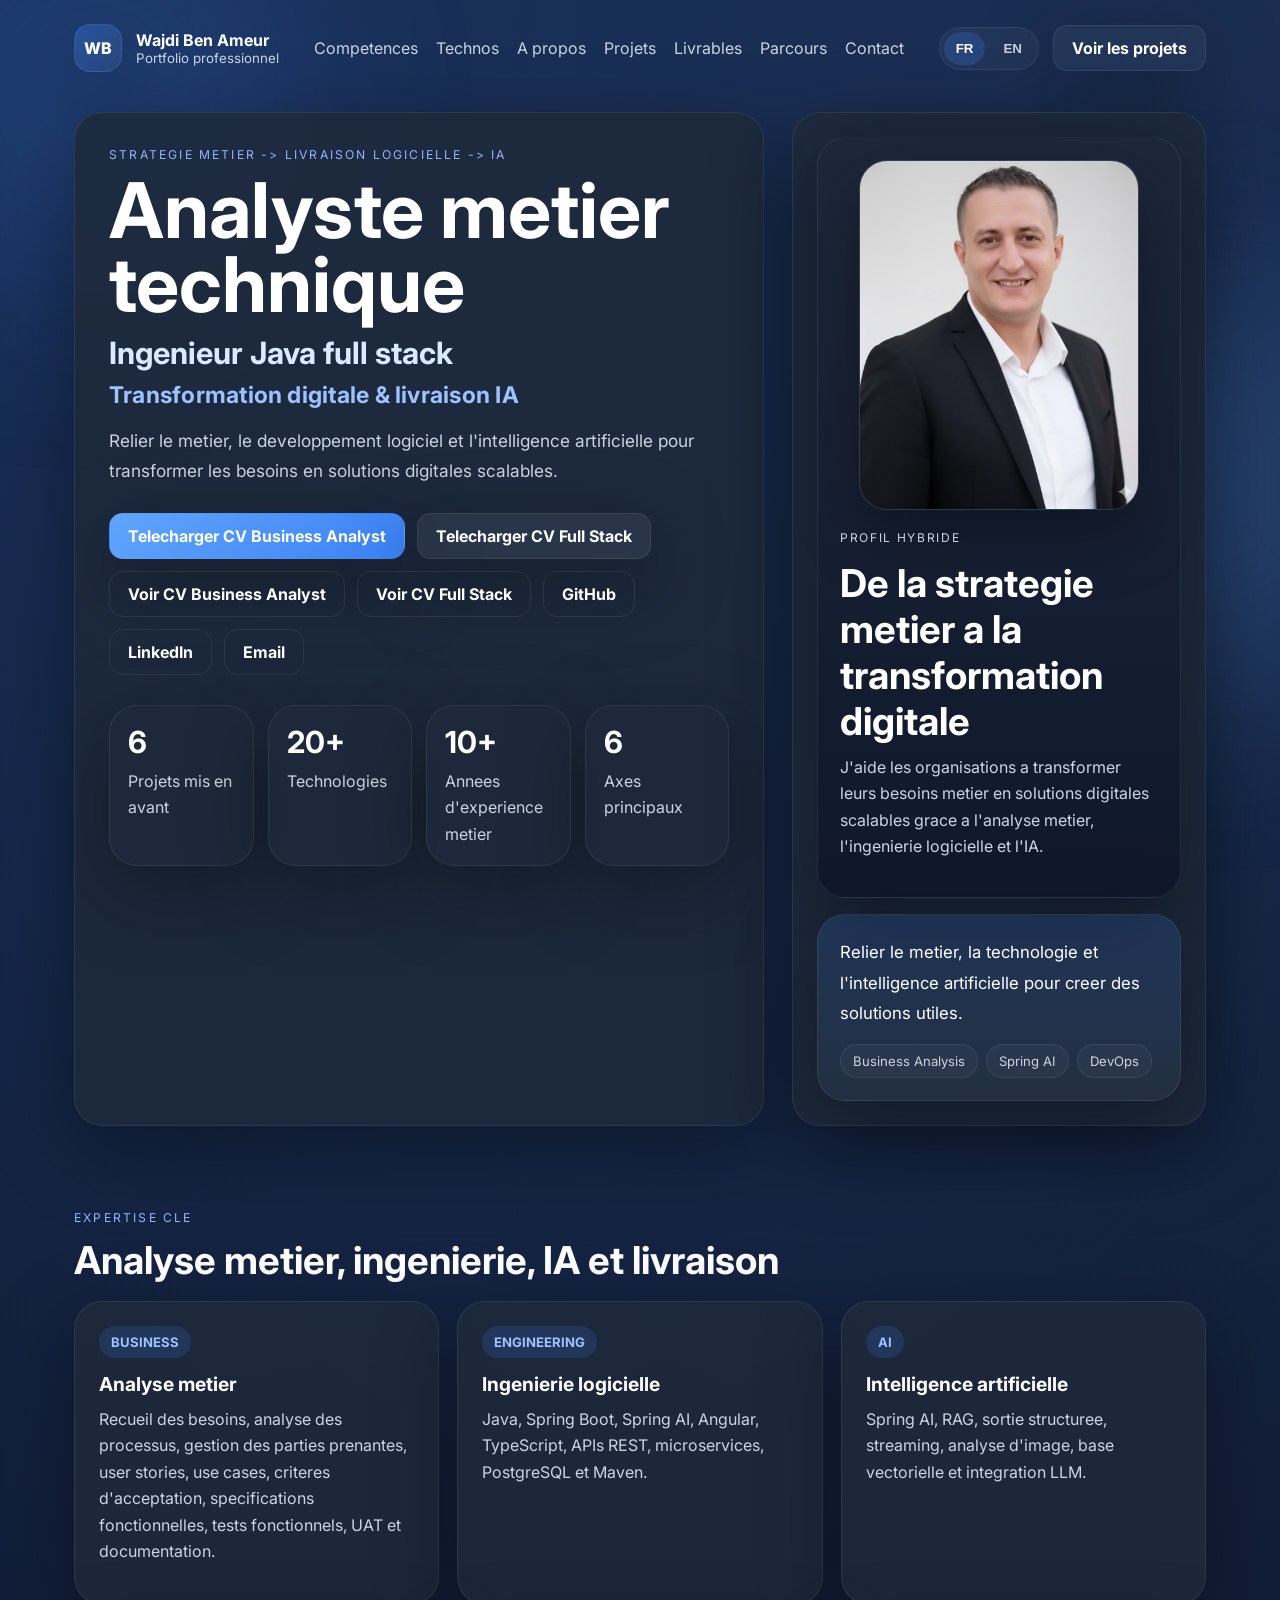
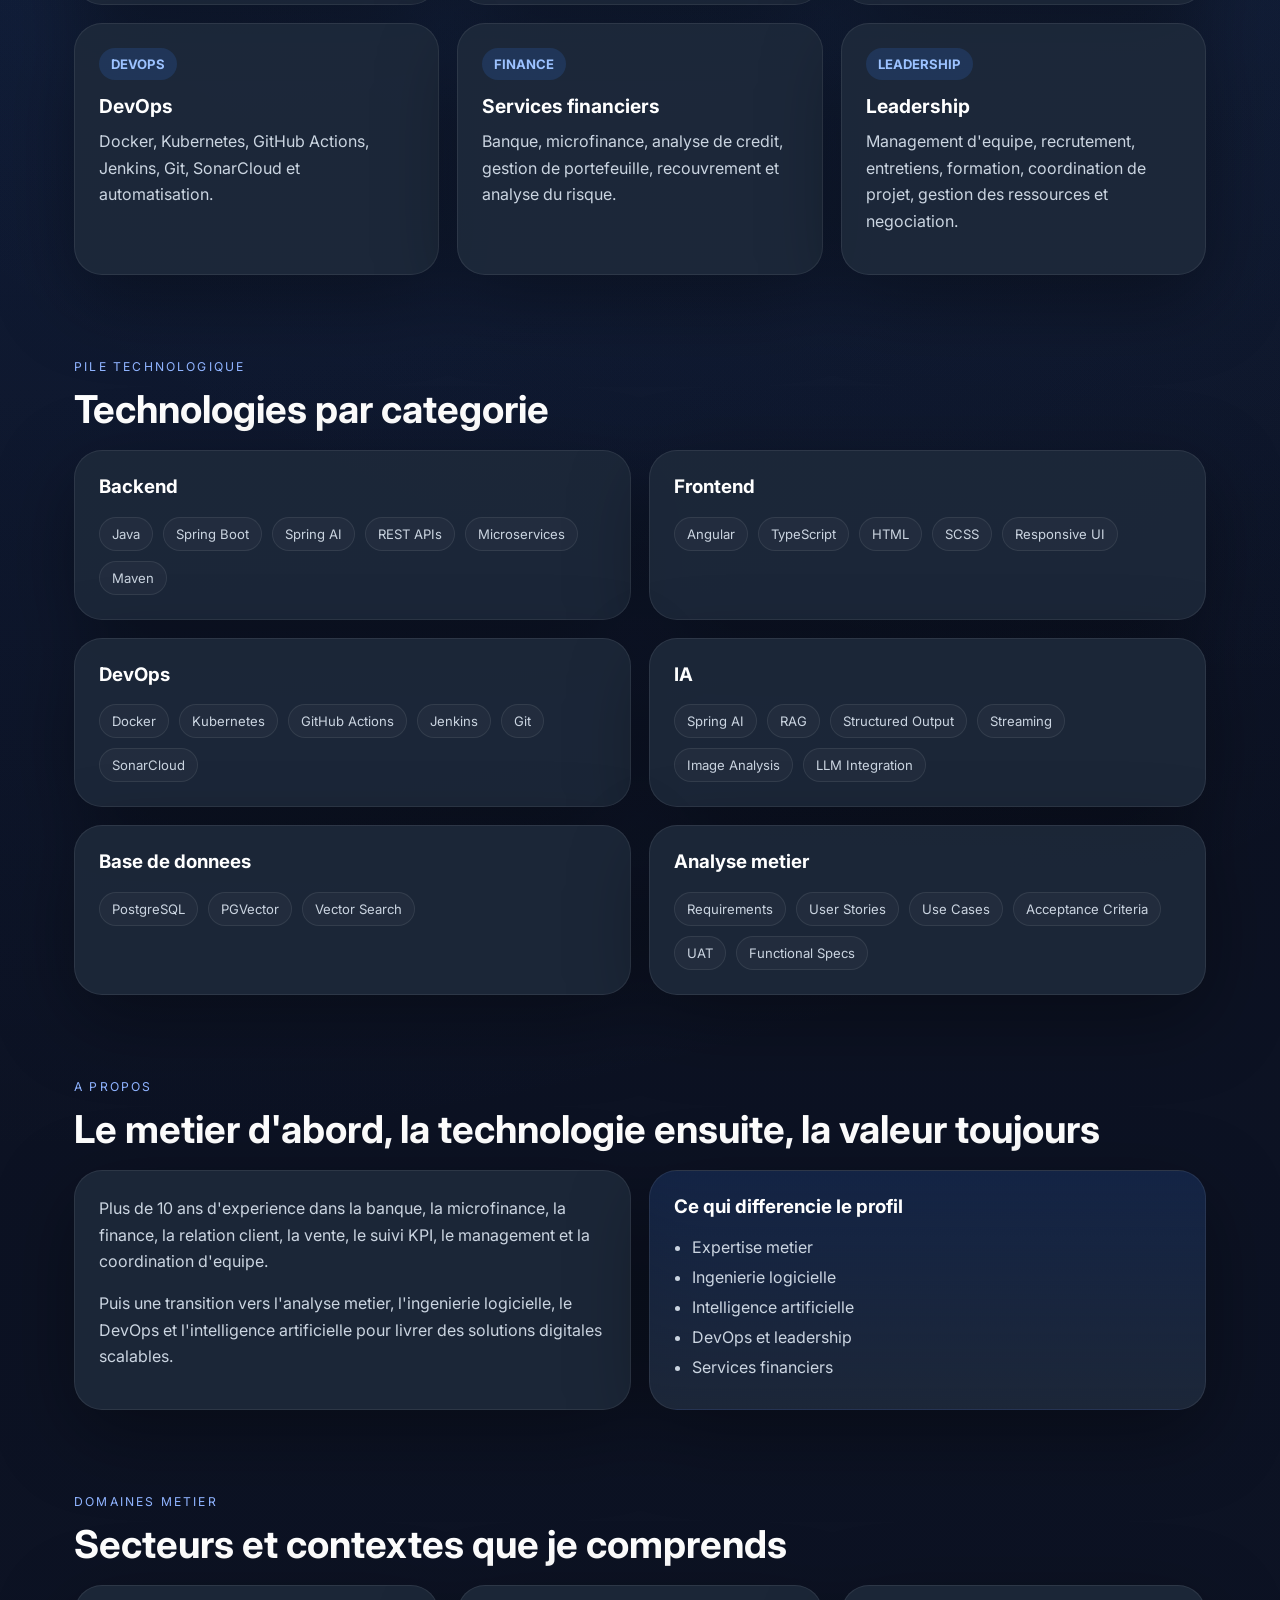
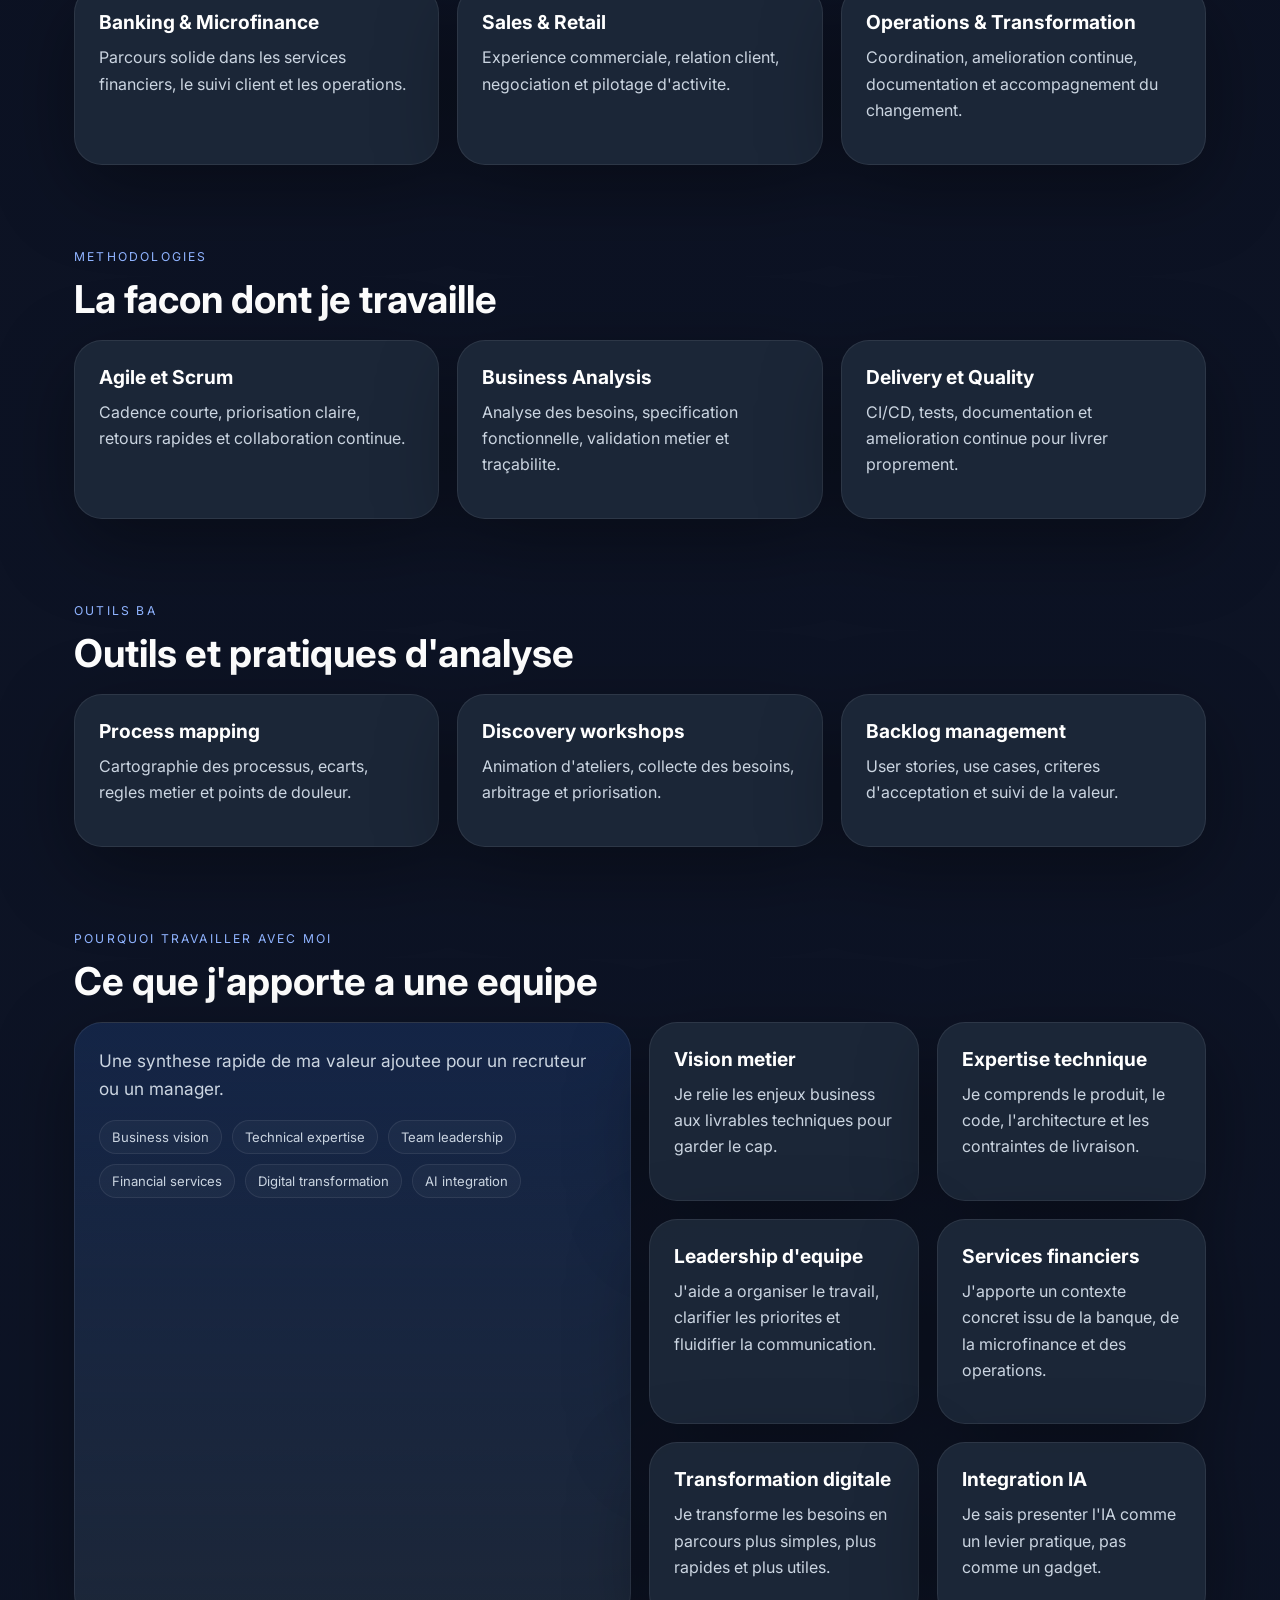
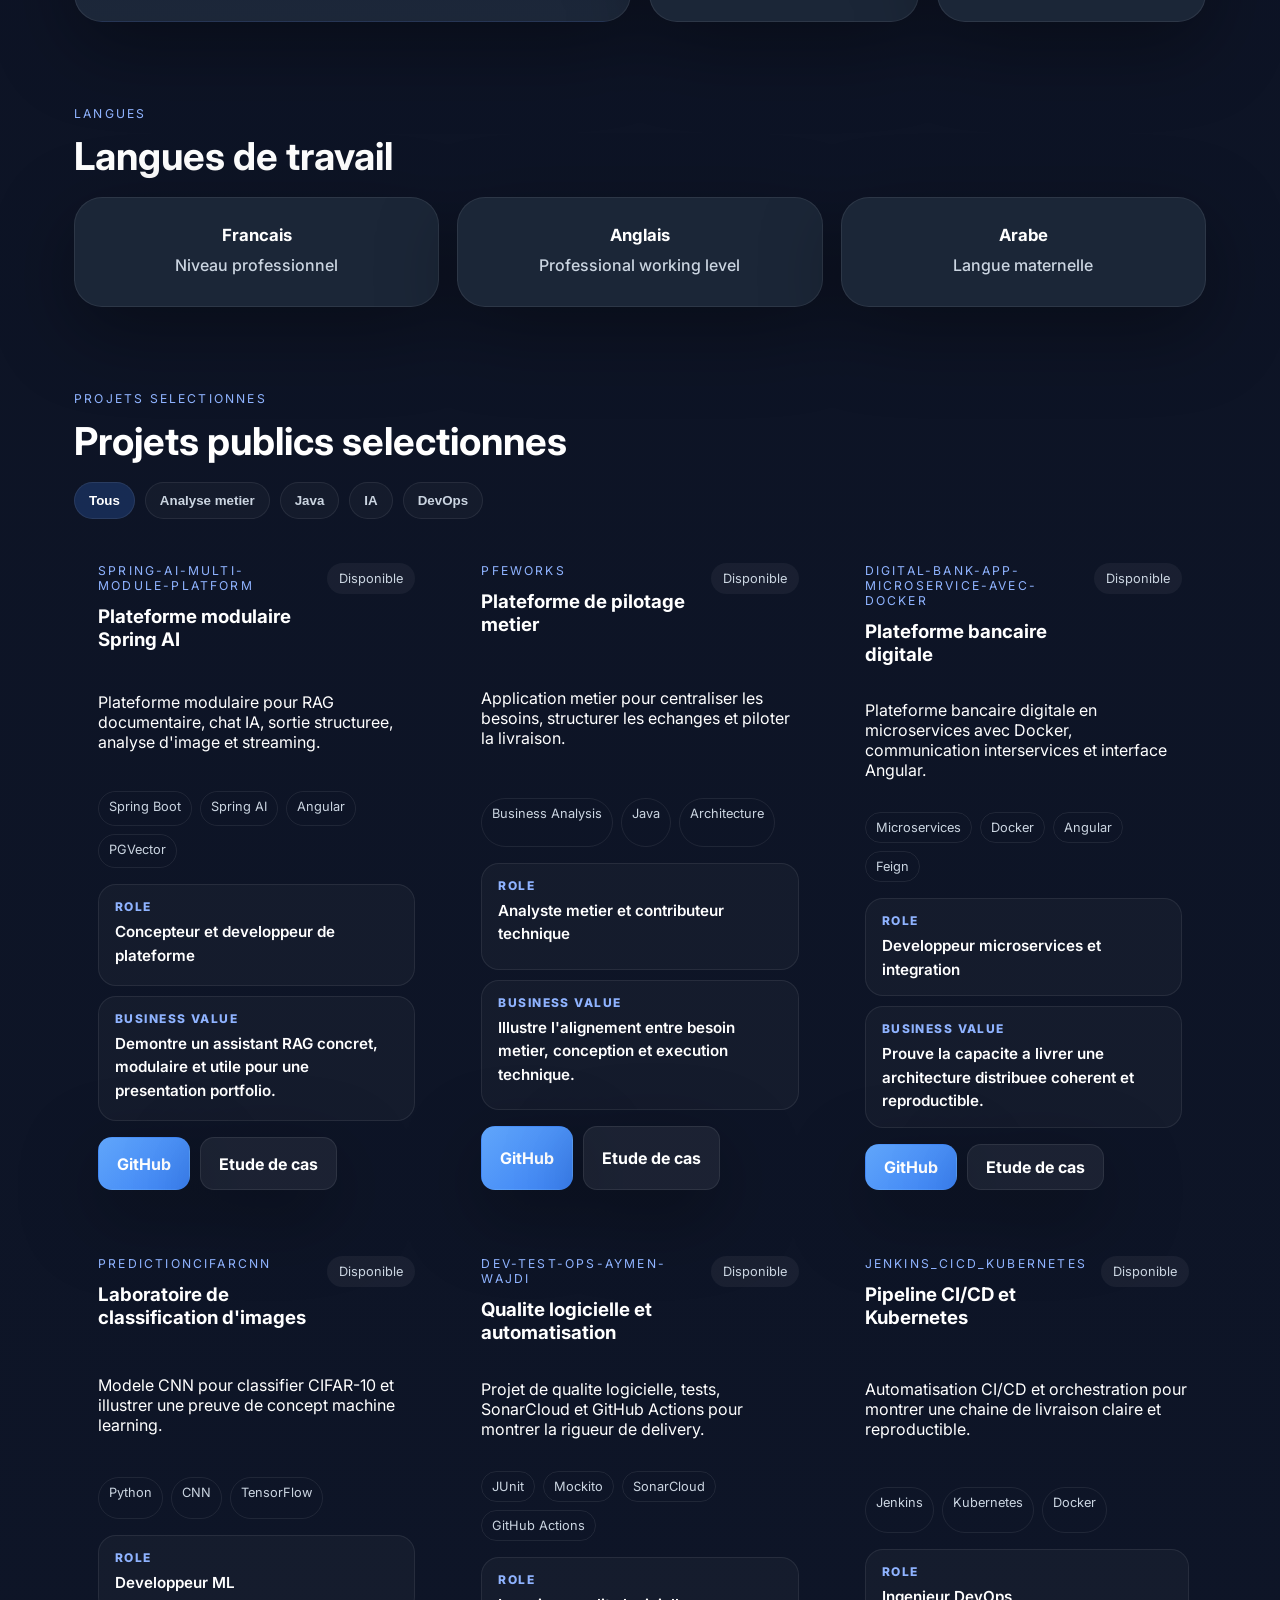
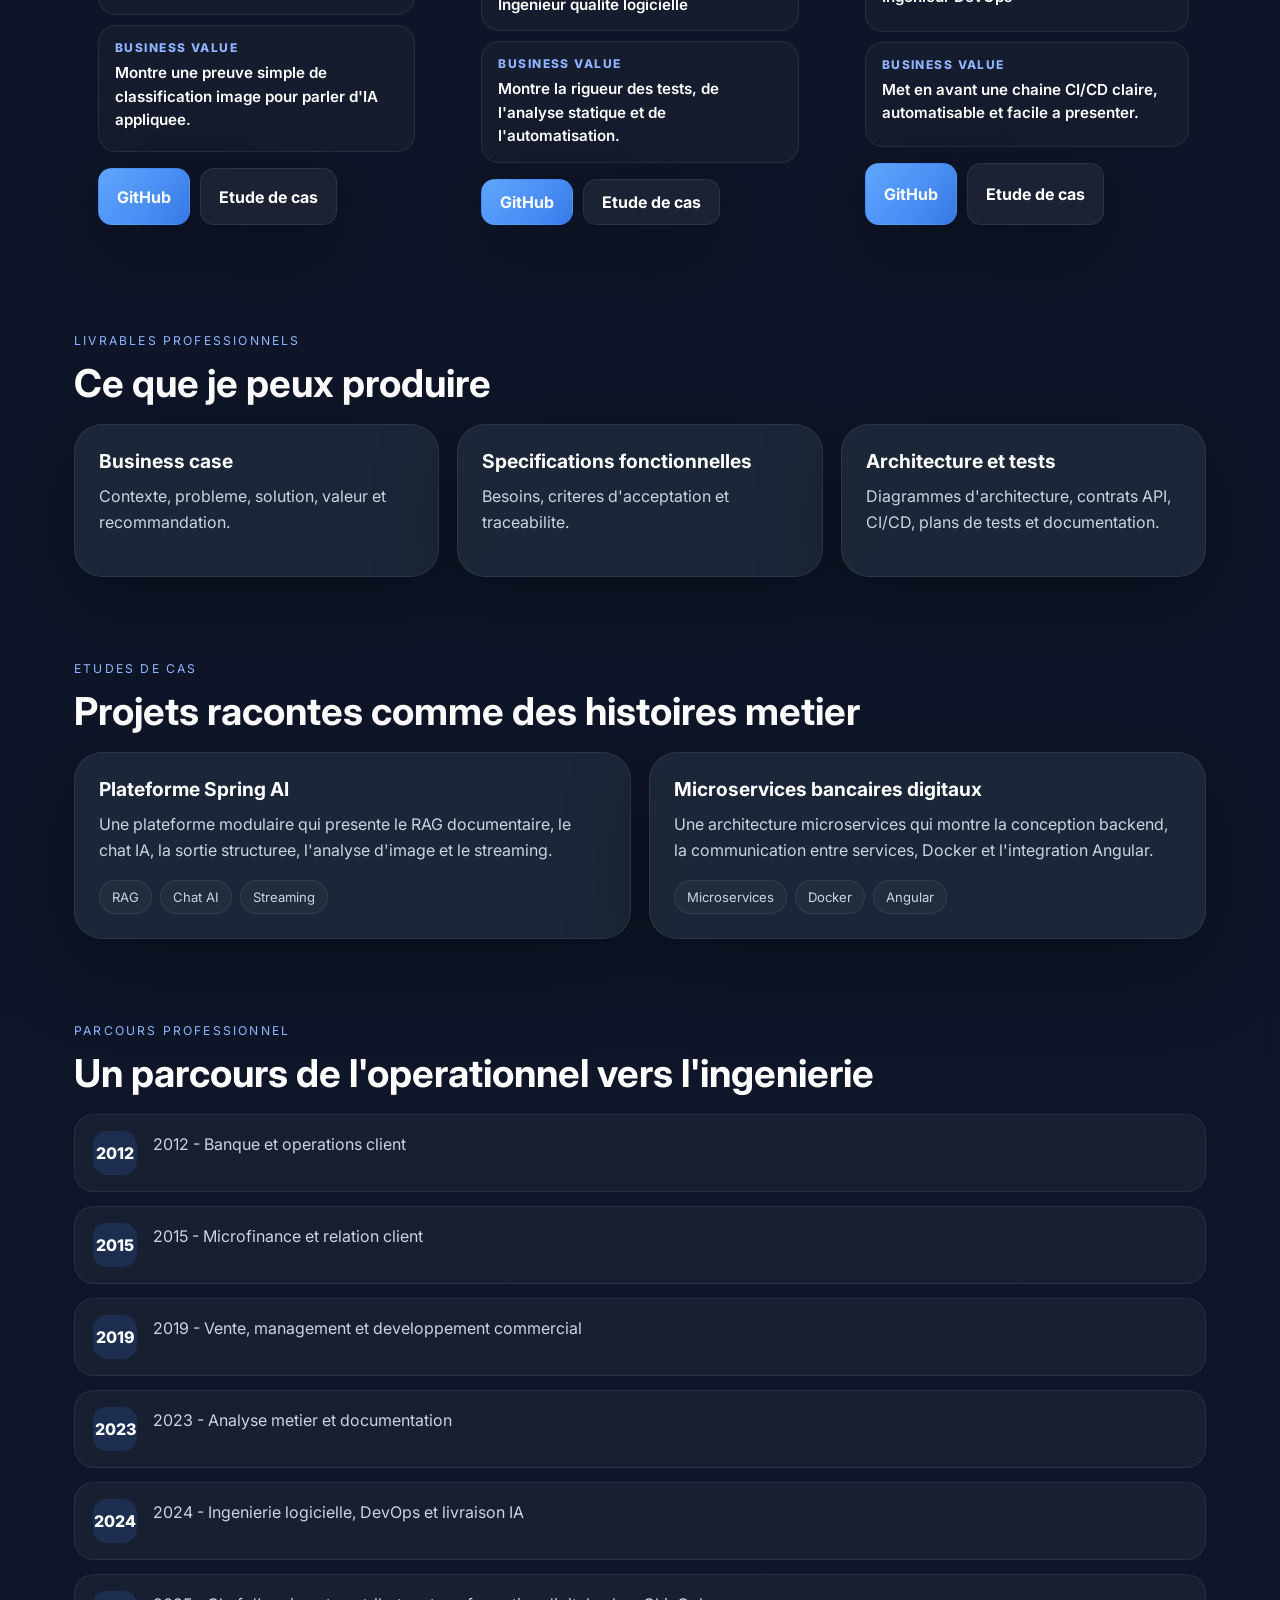
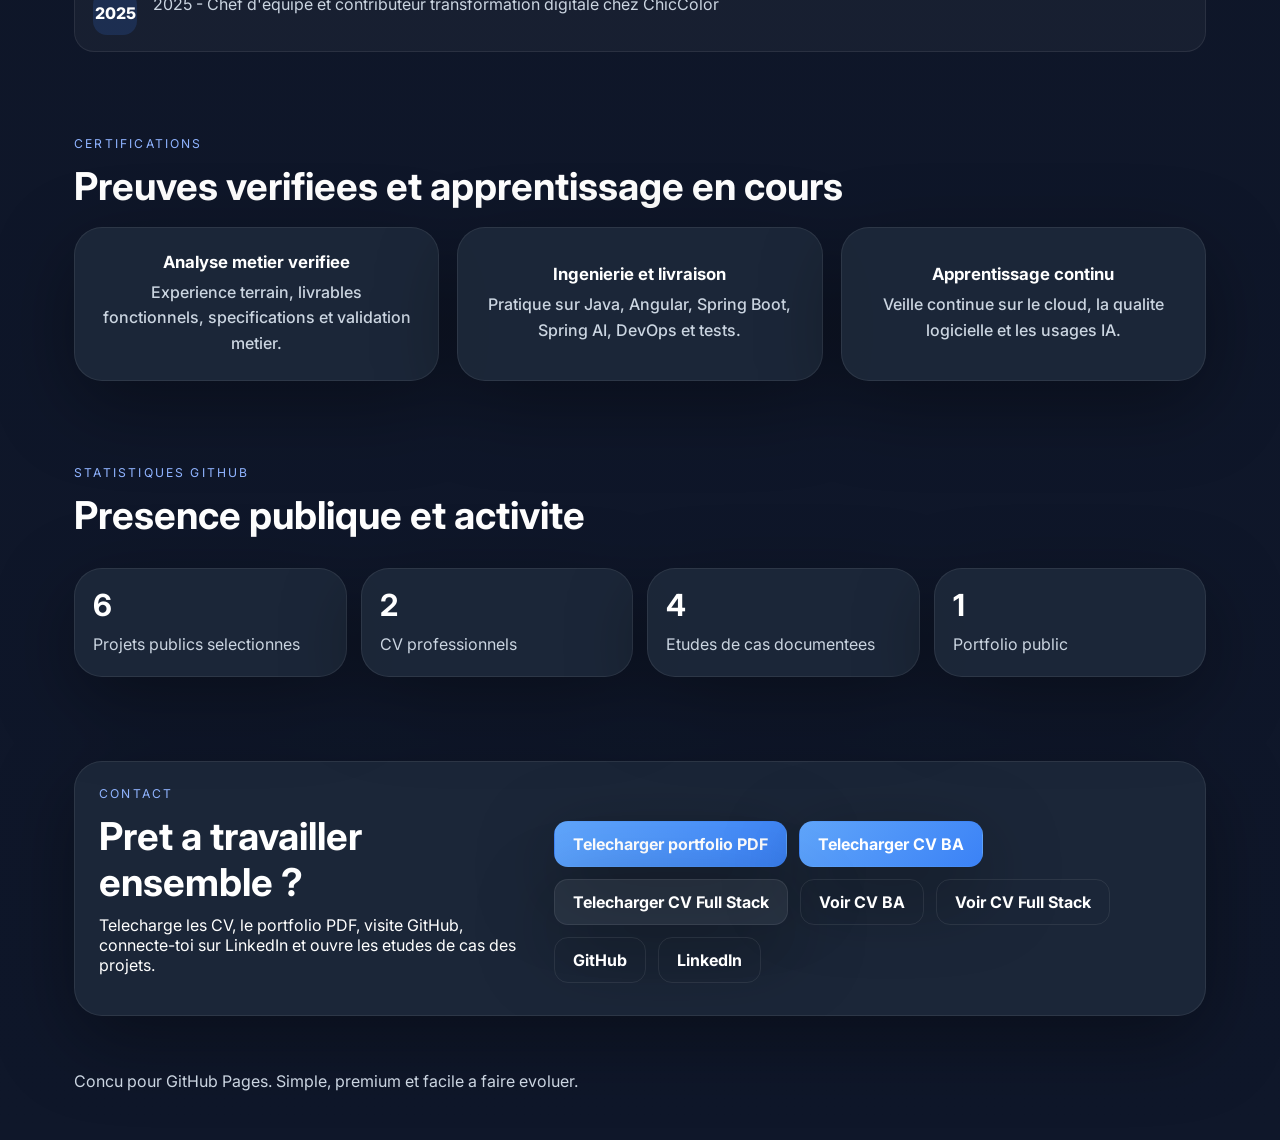
==== index.html @ 6381c77c "Polish portfolio content and project names" ====
<!doctype html>
<html lang="fr">
  <head>
    <meta charset="UTF-8" />
    <meta name="viewport" content="width=device-width, initial-scale=1.0" />
    <meta
      name="description"
      content="Wajdi Ben Ameur - Technical Business Analyst, Full Stack Java Engineer and Digital Transformation portfolio."
    />
    <meta name="theme-color" content="#0f172a" />
    <meta name="keywords" content="Business Analyst, Full Stack Java Engineer, Angular, Spring Boot, Spring AI, DevOps, RAG, Digital Transformation" />
    <meta property="og:title" content="Wajdi Ben Ameur | Professional Portfolio" />
    <meta property="og:description" content="Technical Business Analyst, Full Stack Java Engineer and Digital Transformation portfolio." />
    <meta property="og:type" content="website" />
    <title>Wajdi Ben Ameur | Professional Portfolio</title>
    <link rel="preconnect" href="https://fonts.googleapis.com" />
    <link rel="preconnect" href="https://fonts.gstatic.com" crossorigin />
    <link
      href="https://fonts.googleapis.com/css2?family=Inter:wght@400;500;600;700;800&display=swap"
      rel="stylesheet"
    />
    <script type="application/ld+json">
      {
        "@context": "https://schema.org",
        "@type": "Person",
        "name": "Wajdi Ben Ameur",
        "jobTitle": "Technical Business Analyst / Full Stack Java Engineer",
        "url": "https://wajdibenameur.github.io",
        "sameAs": [
          "https://github.com/wajdibenameur",
          "https://www.linkedin.com/in/wajdi-ben-ameur/"
        ]
      }
    </script>
    <link rel="stylesheet" href="styles.css" />
  </head>
  <body>
    <div class="bg-orb bg-orb-a"></div>
    <div class="bg-orb bg-orb-b"></div>

    <header class="topbar">
      <a class="brand" href="#home">
        <span class="brand-mark">WB</span>
        <span class="brand-copy">
          <strong data-i18n="brand.name">Wajdi Ben Ameur</strong>
          <small data-i18n="brand.tagline">Professional Portfolio</small>
        </span>
      </a>

      <nav class="nav">
        <a href="#expertise" data-i18n="nav.expertise">Expertise</a>
        <a href="#stack" data-i18n="nav.stack">Stack</a>
        <a href="#about" data-i18n="nav.about">About</a>
        <a href="#projects" data-i18n="nav.projects">Projects</a>
        <a href="#deliverables" data-i18n="nav.deliverables">Deliverables</a>
        <a href="#journey" data-i18n="nav.journey">Journey</a>
        <a href="#contact" data-i18n="nav.contact">Contact</a>
      </nav>

      <div class="actions">
        <div class="lang-switch" role="tablist" aria-label="Language switch">
          <button class="lang-btn active" type="button" data-lang="fr">FR</button>
          <button class="lang-btn" type="button" data-lang="en">EN</button>
        </div>
        <a class="ghost-btn" href="#projects" data-i18n="nav.viewProjects">View Projects</a>
      </div>
    </header>

    <main id="home">
      <section class="hero section">
        <div class="hero-copy">
          <p class="eyebrow" data-i18n="hero.eyebrow">Business Strategy -> Software Delivery -> AI</p>
          <h1 data-i18n="hero.title">Technical Business Analyst</h1>
          <h2 class="hero-title-secondary" data-i18n="hero.title2">Full Stack Java Engineer</h2>
          <h3 class="hero-title-tertiary" data-i18n="hero.title3">Digital Transformation &amp; AI Delivery</h3>
          <p class="lead" data-i18n="hero.lead">
            Bridging Business, Software Engineering and Artificial Intelligence to transform business needs into scalable digital solutions.
          </p>

          <div class="hero-cta">
            <a class="primary-btn" href="assets/cv/Wajdi-Ben-Ameur-Business-Analyst-CV.pdf" target="_blank" rel="noreferrer" data-i18n="hero.cvBA">Download Business Analyst CV</a>
            <a class="secondary-btn" href="assets/cv/Wajdi-Ben-Ameur-Full-Stack.docx" target="_blank" rel="noreferrer" data-i18n="hero.cvFull">Download Full Stack CV</a>
            <a class="tertiary-btn" href="assets/cv/Wajdi-Ben-Ameur-Business-Analyst-CV.pdf" target="_blank" rel="noreferrer" data-i18n="hero.viewBA">View Business Analyst CV</a>
            <a class="tertiary-btn" href="assets/cv/Wajdi-Ben-Ameur-Full-Stack-CV.pdf" target="_blank" rel="noreferrer" data-i18n="hero.viewFull">View Full Stack CV</a>
            <a class="tertiary-btn" href="https://github.com/wajdibenameur" target="_blank" rel="noreferrer">GitHub</a>
            <a class="tertiary-btn" href="https://www.linkedin.com/in/wajdi-ben-ameur/" target="_blank" rel="noreferrer">LinkedIn</a>
            <a class="tertiary-btn" href="mailto:wajdibenameur@gmail.com">Email</a>
          </div>

          <div class="stats-grid">
            <article class="stat-card">
              <strong>6</strong>
              <span data-i18n="stats.projects">Featured projects</span>
            </article>
            <article class="stat-card">
              <strong>20+</strong>
              <span data-i18n="stats.technologies">Technologies</span>
            </article>
            <article class="stat-card">
              <strong>10+</strong>
              <span data-i18n="stats.experience">Years business experience</span>
            </article>
            <article class="stat-card">
              <strong>6</strong>
              <span data-i18n="stats.focus">Core focus areas</span>
            </article>
          </div>
        </div>

        <div class="hero-panel">
          <div class="profile-card">
            <div class="profile-visual">
              <img
                class="profile-photo"
                src="assets/images/wajdi-ben-ameur.png"
                data-i18n-alt="hero.imageAlt"
                alt="Professional portrait of Wajdi Ben Ameur"
              />
            </div>
            <div class="profile-meta">
              <p class="profile-kicker" data-i18n="hero.profileKicker">Hybrid profile</p>
              <h2 data-i18n="hero.profileTitle">De la strategie metier a la transformation digitale</h2>
              <p data-i18n="hero.profileText">
                J'aide les organisations a transformer leurs besoins metier en solutions digitales scalables grace a l'analyse metier, l'ingenierie logicielle et l'IA.
              </p>
            </div>
          </div>

          <div class="quote-card">
            <p data-i18n="hero.quote">
              Relier le metier, la technologie et l'intelligence artificielle pour creer des solutions utiles.
            </p>
            <div class="quote-tags">
              <span>Business Analysis</span>
              <span>Spring AI</span>
              <span>DevOps</span>
            </div>
          </div>
        </div>
      </section>

      <section class="section" id="expertise">
        <div class="section-head">
          <p class="eyebrow" data-i18n="expertise.eyebrow">Core Expertise</p>
          <h2 data-i18n="expertise.title">Business Analysis, Engineering, AI and Delivery</h2>
        </div>
        <div class="card-grid three">
            <article class="feature-card">
              <span class="feature-badge" data-i18n="expertise.business.badge">Business Analysis</span>
              <h3 data-i18n="expertise.business.title">Business Analysis</h3>
              <p data-i18n="expertise.business.text">
                Requirements Gathering, Business Process Analysis, Stakeholder Management, User Stories, Use Cases, Acceptance Criteria, Functional Specifications, Functional Testing, UAT and Documentation.
              </p>
            </article>
            <article class="feature-card">
              <span class="feature-badge" data-i18n="expertise.tech.badge">Software Engineering</span>
              <h3 data-i18n="expertise.tech.title">Software Engineering</h3>
              <p data-i18n="expertise.tech.text">
              Java, Spring Boot, Spring AI, Angular, TypeScript, REST APIs, Microservices, PostgreSQL and Maven.
            </p>
          </article>
            <article class="feature-card">
              <span class="feature-badge" data-i18n="expertise.ai.badge">Artificial Intelligence</span>
              <h3 data-i18n="expertise.ai.title">Artificial Intelligence</h3>
              <p data-i18n="expertise.ai.text">
                Spring AI, RAG, Structured Output, Streaming, Image Analysis, Vector Database and LLM Integration.
              </p>
            </article>
            <article class="feature-card">
              <span class="feature-badge" data-i18n="expertise.devops.badge">DevOps</span>
              <h3 data-i18n="expertise.devops.title">DevOps</h3>
              <p data-i18n="expertise.devops.text">Docker, Kubernetes, GitHub Actions, Jenkins, Git and SonarCloud.</p>
            </article>
            <article class="feature-card">
              <span class="feature-badge" data-i18n="expertise.finance.badge">Financial Services</span>
              <h3 data-i18n="expertise.finance.title">Financial Services</h3>
              <p data-i18n="expertise.finance.text">Banking, Microfinance, Credit Analysis, Portfolio Management, Debt Collection and Risk Analysis.</p>
            </article>
            <article class="feature-card">
              <span class="feature-badge" data-i18n="expertise.leadership.badge">Leadership</span>
              <h3 data-i18n="expertise.leadership.title">Leadership</h3>
              <p data-i18n="expertise.leadership.text">Team Management, Recruitment, Interviews, Training, Project Coordination, Resource Management and Negotiation.</p>
            </article>
          </div>
        </section>

      <section class="section" id="stack">
        <div class="section-head">
          <p class="eyebrow" data-i18n="stack.eyebrow">Technology Stack</p>
          <h2 data-i18n="stack.title">Technology stack by category</h2>
        </div>
        <div class="card-grid two">
          <article class="content-card">
            <h3 data-i18n="stack.backend">Backend</h3>
            <div class="tag-cloud"><span>Java</span><span>Spring Boot</span><span>Spring AI</span><span>REST APIs</span><span>Microservices</span><span>Maven</span></div>
          </article>
          <article class="content-card">
            <h3 data-i18n="stack.frontend">Frontend</h3>
            <div class="tag-cloud"><span>Angular</span><span>TypeScript</span><span>HTML</span><span>SCSS</span><span>Responsive UI</span></div>
          </article>
          <article class="content-card">
            <h3 data-i18n="stack.devops">DevOps</h3>
            <div class="tag-cloud"><span>Docker</span><span>Kubernetes</span><span>GitHub Actions</span><span>Jenkins</span><span>Git</span><span>SonarCloud</span></div>
          </article>
          <article class="content-card">
            <h3 data-i18n="stack.ai">AI</h3>
            <div class="tag-cloud"><span>Spring AI</span><span>RAG</span><span>Structured Output</span><span>Streaming</span><span>Image Analysis</span><span>LLM Integration</span></div>
          </article>
          <article class="content-card">
            <h3 data-i18n="stack.database">Database</h3>
            <div class="tag-cloud"><span>PostgreSQL</span><span>PGVector</span><span>Vector Search</span></div>
          </article>
          <article class="content-card">
            <h3 data-i18n="stack.ba">Business Analysis</h3>
            <div class="tag-cloud"><span>Requirements</span><span>User Stories</span><span>Use Cases</span><span>Acceptance Criteria</span><span>UAT</span><span>Functional Specs</span></div>
          </article>
        </div>
      </section>

      <section class="section" id="about">
        <div class="section-head">
          <p class="eyebrow" data-i18n="about.eyebrow">About Me</p>
          <h2 data-i18n="about.title">Business first, technology second, value delivery always</h2>
        </div>
        <div class="two-column">
          <div class="content-card">
            <p data-i18n="about.text1">Over 10 years of experience in banking, microfinance, finance, customer relations, sales, KPI tracking, management and team coordination.</p>
            <p data-i18n="about.text2">Then a transition toward business analysis, software engineering, DevOps and artificial intelligence to deliver scalable digital solutions.</p>
          </div>
          <div class="content-card highlight">
            <h3 data-i18n="about.valueTitle">Why me?</h3>
            <ul class="check-list">
              <li data-i18n="about.value1">Business expertise</li>
              <li data-i18n="about.value2">Software engineering</li>
              <li data-i18n="about.value3">Artificial intelligence</li>
              <li data-i18n="about.value4">DevOps and leadership</li>
              <li data-i18n="about.value5">Financial services</li>
            </ul>
          </div>
        </div>
      </section>

      <section class="section" id="industry">
        <div class="section-head">
          <p class="eyebrow" data-i18n="industry.eyebrow">Domaines metier</p>
          <h2 data-i18n="industry.title">Secteurs et contextes que je comprends</h2>
        </div>
        <div class="card-grid three">
          <article class="feature-card">
            <h3 data-i18n="industry.card1.title">Banking & Microfinance</h3>
            <p data-i18n="industry.card1.text">Parcours solide dans les services financiers, le suivi client et les operations.</p>
          </article>
          <article class="feature-card">
            <h3 data-i18n="industry.card2.title">Sales & Retail</h3>
            <p data-i18n="industry.card2.text">Experience commerciale, relation client, negociation et pilotage d'activite.</p>
          </article>
          <article class="feature-card">
            <h3 data-i18n="industry.card3.title">Operations & Transformation</h3>
            <p data-i18n="industry.card3.text">Coordination, amelioration continue, documentation et accompagnement du changement.</p>
          </article>
        </div>
      </section>

      <section class="section" id="methodologies">
        <div class="section-head">
          <p class="eyebrow" data-i18n="methodologies.eyebrow">Methodologies</p>
          <h2 data-i18n="methodologies.title">La facon dont je travaille</h2>
        </div>
        <div class="card-grid three">
          <article class="feature-card">
            <h3 data-i18n="methodologies.card1.title">Agile et Scrum</h3>
            <p data-i18n="methodologies.card1.text">Cadence courte, priorisation claire, retours rapides et collaboration continue.</p>
          </article>
          <article class="feature-card">
            <h3 data-i18n="methodologies.card2.title">Business Analysis</h3>
            <p data-i18n="methodologies.card2.text">Analyse des besoins, specification fonctionnelle, validation metier et traçabilite.</p>
          </article>
          <article class="feature-card">
            <h3 data-i18n="methodologies.card3.title">Delivery & Quality</h3>
            <p data-i18n="methodologies.card3.text">CI/CD, tests, documentation et amelioration continue pour livrer proprement.</p>
          </article>
        </div>
      </section>

      <section class="section" id="tools">
        <div class="section-head">
          <p class="eyebrow" data-i18n="tools.eyebrow">Outils BA</p>
          <h2 data-i18n="tools.title">Outils et pratiques d'analyse</h2>
        </div>
        <div class="card-grid three">
          <article class="feature-card">
            <h3 data-i18n="tools.card1.title">Process mapping</h3>
            <p data-i18n="tools.card1.text">Cartographie des processus, ecarts, regles metier et points de douleur.</p>
          </article>
          <article class="feature-card">
            <h3 data-i18n="tools.card2.title">Discovery workshops</h3>
            <p data-i18n="tools.card2.text">Animation d'ateliers, collecte des besoins, arbitrage et priorisation.</p>
          </article>
          <article class="feature-card">
            <h3 data-i18n="tools.card3.title">Backlog management</h3>
            <p data-i18n="tools.card3.text">User stories, use cases, criteres d'acceptation et suivi de la valeur.</p>
          </article>
        </div>
      </section>

      <section class="section" id="what">
        <div class="section-head">
          <p class="eyebrow" data-i18n="what.eyebrow">Pourquoi travailler avec moi</p>
          <h2 data-i18n="what.title">Ce que j'apporte a une equipe</h2>
        </div>
        <div class="two-column">
          <div class="content-card highlight">
            <p class="lead" data-i18n="what.lead" style="margin-bottom: 16px;">Une synthese rapide de ma valeur ajoutee pour un recruteur ou un manager.</p>
            <div class="tag-cloud">
              <span>Business vision</span>
              <span>Technical expertise</span>
              <span>Team leadership</span>
              <span>Financial services</span>
              <span>Digital transformation</span>
              <span>AI integration</span>
            </div>
          </div>
          <div class="card-grid two">
          <article class="feature-card">
            <h3 data-i18n="what.card1.title">Vision metier</h3>
            <p data-i18n="what.card1.text">Je relie les enjeux business aux livrables techniques pour garder le cap.</p>
          </article>
          <article class="feature-card">
            <h3 data-i18n="what.card2.title">Expertise technique</h3>
            <p data-i18n="what.card2.text">Je comprends le produit, le code, l'architecture et les contraintes de livraison.</p>
          </article>
          <article class="feature-card">
            <h3 data-i18n="what.card3.title">Leadership d'equipe</h3>
            <p data-i18n="what.card3.text">J'aide a organiser le travail, clarifier les priorites et fluidifier la communication.</p>
          </article>
          <article class="feature-card">
            <h3 data-i18n="what.card4.title">Services financiers</h3>
            <p data-i18n="what.card4.text">J'apporte un contexte concret issu de la banque, de la microfinance et des operations.</p>
          </article>
          <article class="feature-card">
            <h3 data-i18n="what.card5.title">Transformation digitale</h3>
            <p data-i18n="what.card5.text">Je transforme les besoins en parcours plus simples, plus rapides et plus utiles.</p>
          </article>
          <article class="feature-card">
            <h3 data-i18n="what.card6.title">Integration IA</h3>
            <p data-i18n="what.card6.text">Je sais presenter l'IA comme un levier pratique, pas comme un gadget.</p>
          </article>
        </div>
        </div>
      </section>

      <section class="section" id="languages">
        <div class="section-head">
          <p class="eyebrow" data-i18n="languages.eyebrow">Langues</p>
          <h2 data-i18n="languages.title">Langues de travail</h2>
        </div>
        <div class="card-grid three">
          <article class="skill-card">
            <div>
              <h3 data-i18n="languages.fr">Francais</h3>
              <p data-i18n="languages.fr.level">Langue maternelle</p>
            </div>
          </article>
          <article class="skill-card">
            <div>
              <h3 data-i18n="languages.en">Anglais</h3>
              <p data-i18n="languages.en.level">Niveau professionnel</p>
            </div>
          </article>
          <article class="skill-card">
            <div>
              <h3 data-i18n="languages.ar">Arabe</h3>
              <p data-i18n="languages.ar.level">Langue maternelle</p>
            </div>
          </article>
        </div>
      </section>

      <section class="section" id="projects">
        <div class="section-head">
          <p class="eyebrow" data-i18n="projects.eyebrow">Featured Projects</p>
          <h2 data-i18n="projects.title">Selected public projects</h2>
        </div>
        <div class="filters" aria-label="Project filters">
          <button class="filter-btn active" type="button" data-filter="all" data-i18n="filters.all">All</button>
          <button class="filter-btn" type="button" data-filter="business" data-i18n="filters.business">Business Analysis</button>
          <button class="filter-btn" type="button" data-filter="java" data-i18n="filters.java">Java</button>
          <button class="filter-btn" type="button" data-filter="ai" data-i18n="filters.ai">AI</button>
          <button class="filter-btn" type="button" data-filter="devops" data-i18n="filters.devops">DevOps</button>
        </div>
        <div id="projects-grid" class="card-grid three"></div>
      </section>

      <section class="section" id="deliverables">
        <div class="section-head">
          <p class="eyebrow" data-i18n="deliverables.eyebrow">Professional Deliverables</p>
          <h2 data-i18n="deliverables.title">What I can produce</h2>
        </div>
        <div class="card-grid three">
          <article class="feature-card"><h3 data-i18n="deliverables.card1.title">Business Case</h3><p data-i18n="deliverables.card1.text">Context, problem, solution, value and recommendation.</p></article>
          <article class="feature-card"><h3 data-i18n="deliverables.card2.title">Specifications fonctionnelles</h3><p data-i18n="deliverables.card2.text">Besoins, criteres d'acceptation et traçabilite.</p></article>
          <article class="feature-card"><h3 data-i18n="deliverables.card3.title">Architecture & Tests</h3><p data-i18n="deliverables.card3.text">Architecture diagrams, API contracts, CI/CD, test plans and documentation.</p></article>
        </div>
      </section>

      <section class="section" id="cases">
        <div class="section-head">
          <p class="eyebrow" data-i18n="cases.eyebrow">Case Studies</p>
          <h2 data-i18n="cases.title">Projects explained as business stories</h2>
        </div>
        <div class="card-grid two">
          <article class="case-card">
            <h3 data-i18n="cases.case1.title">Spring AI platform</h3>
            <p data-i18n="cases.case1.text">
              A modular platform that demonstrates document-based RAG, chat AI, structured output, image analysis and streaming.
            </p>
            <div class="case-points">
              <span>RAG</span>
              <span>Chat AI</span>
              <span>Streaming</span>
            </div>
          </article>
          <article class="case-card">
            <h3 data-i18n="cases.case2.title">Digital bank microservices</h3>
            <p data-i18n="cases.case2.text">
              A microservice architecture that shows backend design, service communication, Docker deployment and Angular integration.
            </p>
            <div class="case-points">
              <span>Microservices</span>
              <span>Docker</span>
              <span>Angular</span>
            </div>
          </article>
        </div>
      </section>

      <section class="section" id="journey">
        <div class="section-head">
          <p class="eyebrow" data-i18n="journey.eyebrow">Professional Journey</p>
          <h2 data-i18n="journey.title">A path from operations to engineering</h2>
        </div>
        <div class="timeline">
          <div class="timeline-item"><span>2012</span><p data-i18n="journey.step1">2012 - Banking and customer operations</p></div>
          <div class="timeline-item"><span>2015</span><p data-i18n="journey.step2">2015 - Microfinance and customer relations</p></div>
          <div class="timeline-item"><span>2019</span><p data-i18n="journey.step3">2019 - Sales, management and business development</p></div>
          <div class="timeline-item"><span>2023</span><p data-i18n="journey.step4">2023 - Business analysis and documentation</p></div>
          <div class="timeline-item"><span>2024</span><p data-i18n="journey.step5">2024 - Software engineering, DevOps and AI delivery</p></div>
          <div class="timeline-item"><span>2025</span><p data-i18n="journey.step6">2025 - Team Leader & Digital Transformation Contributor at ChicColor</p></div>
        </div>
      </section>

      <section class="section" id="certifications">
        <div class="section-head">
          <p class="eyebrow" data-i18n="certifications.eyebrow">Certifications</p>
          <h2 data-i18n="certifications.title">Credentials and future additions</h2>
        </div>
        <div class="card-grid three">
          <article class="skill-card"><div><h3 data-i18n="certifications.card1.title">Business analysis verifiee</h3><p data-i18n="certifications.card1.text">Experience terrain, livrables fonctionnels, specifications et validation metier.</p></div></article>
          <article class="skill-card"><div><h3 data-i18n="certifications.card2.title">Engineering et delivery</h3><p data-i18n="certifications.card2.text">Pratique sur Java, Angular, Spring Boot, Spring AI, DevOps et tests.</p></div></article>
          <article class="skill-card"><div><h3 data-i18n="certifications.card3.title">Montée en competence</h3><p data-i18n="certifications.card3.text">Veille continue sur le cloud, la qualite logicielle et les usages IA.</p></div></article>
        </div>
      </section>

      <section class="section" id="github">
        <div class="section-head">
          <p class="eyebrow" data-i18n="github.eyebrow">GitHub Statistics</p>
          <h2 data-i18n="github.title">Public presence and activity</h2>
        </div>
        <div class="stats-grid">
          <article class="stat-card"><strong>6</strong><span data-i18n="github.stats1">Selected public projects</span></article>
          <article class="stat-card"><strong>2</strong><span data-i18n="github.stats2">Professional CVs</span></article>
          <article class="stat-card"><strong>4</strong><span data-i18n="github.stats3">Documented case studies</span></article>
          <article class="stat-card"><strong>1</strong><span data-i18n="github.stats4">Public portfolio</span></article>
        </div>
      </section>

      <section class="section" id="contact">
        <div class="contact-card">
          <div>
            <p class="eyebrow" data-i18n="contact.eyebrow">Contact</p>
            <h2 data-i18n="contact.title">Ready to work together?</h2>
            <p data-i18n="contact.text">
              Download the two CVs, visit GitHub, connect on LinkedIn and open the project case studies.
            </p>
          </div>
          <div class="contact-actions">
            <a class="primary-btn" href="assets/docs/Wajdi-Ben-Ameur-Portfolio.pdf" target="_blank" rel="noreferrer" data-i18n="contact.portfolio">Telecharger portfolio PDF</a>
            <a class="primary-btn" href="assets/cv/Wajdi-Ben-Ameur-Business-Analyst-CV.pdf" target="_blank" rel="noreferrer" data-i18n="contact.downloadBA">Download BA CV</a>
            <a class="secondary-btn" href="assets/cv/Wajdi-Ben-Ameur-Full-Stack.docx" target="_blank" rel="noreferrer" data-i18n="contact.downloadFull">Download Full Stack CV</a>
            <a class="tertiary-btn" href="assets/cv/Wajdi-Ben-Ameur-Business-Analyst-CV.pdf" target="_blank" rel="noreferrer" data-i18n="contact.viewBA">View BA CV</a>
            <a class="tertiary-btn" href="assets/cv/Wajdi-Ben-Ameur-Full-Stack-CV.pdf" target="_blank" rel="noreferrer" data-i18n="contact.viewFull">View Full Stack CV</a>
            <a class="tertiary-btn" href="https://github.com/wajdibenameur" target="_blank" rel="noreferrer" data-i18n="contact.github">GitHub</a>
            <a class="tertiary-btn" href="https://www.linkedin.com/in/wajdi-ben-ameur/" target="_blank" rel="noreferrer" data-i18n="contact.linkedin">LinkedIn</a>
          </div>
        </div>
      </section>
    </main>

    <footer class="footer">
      <p data-i18n="footer.text">Built for GitHub Pages. Simple, premium and easy to extend.</p>
    </footer>

    <script src="script.js"></script>
  </body>
</html>
---- styles.css ----
:root {
  color-scheme: dark;
  --bg: #0f172a;
  --panel: #111c33;
  --panel-2: #17233d;
  --card: rgba(30, 41, 59, 0.88);
  --line: rgba(255, 255, 255, 0.08);
  --text: #ffffff;
  --muted: #cbd5e1;
  --primary: #3b82f6;
  --primary-soft: rgba(59, 130, 246, 0.18);
  --shadow: 0 24px 80px rgba(0, 0, 0, 0.35);
  --radius-xl: 28px;
  --radius-lg: 20px;
  --radius-md: 16px;
  --container: 1180px;
}

* {
  box-sizing: border-box;
}

html {
  scroll-behavior: smooth;
}

body {
  margin: 0;
  font-family: Inter, system-ui, -apple-system, BlinkMacSystemFont, "Segoe UI", sans-serif;
  background:
    radial-gradient(circle at top left, rgba(59, 130, 246, 0.22), transparent 30%),
    radial-gradient(circle at top right, rgba(96, 165, 250, 0.12), transparent 25%),
    linear-gradient(180deg, #0b1020 0%, var(--bg) 100%);
  color: var(--text);
  min-height: 100vh;
}

a {
  color: inherit;
  text-decoration: none;
}

button,
a {
  transition: transform 160ms ease, background-color 160ms ease, border-color 160ms ease, opacity 160ms ease;
}

button:hover,
a:hover {
  transform: translateY(-1px);
}

.bg-orb {
  position: fixed;
  inset: auto;
  width: 420px;
  height: 420px;
  border-radius: 50%;
  filter: blur(100px);
  opacity: 0.18;
  pointer-events: none;
  z-index: 0;
}

.bg-orb-a {
  top: -120px;
  left: -120px;
  background: #3b82f6;
}

.bg-orb-b {
  right: -140px;
  top: 280px;
  background: #60a5fa;
}

.topbar,
main,
.footer {
  position: relative;
  z-index: 1;
}

.topbar {
  max-width: var(--container);
  margin: 0 auto;
  padding: 24px 24px 8px;
  display: flex;
  align-items: center;
  justify-content: space-between;
  gap: 20px;
}

.brand {
  display: flex;
  align-items: center;
  gap: 14px;
}

.brand-mark {
  display: grid;
  place-items: center;
  width: 48px;
  height: 48px;
  border-radius: 16px;
  background: linear-gradient(135deg, rgba(59, 130, 246, 0.35), rgba(255, 255, 255, 0.06));
  border: 1px solid var(--line);
  box-shadow: var(--shadow);
  font-weight: 800;
}

.brand-copy {
  display: grid;
}

.brand-copy strong {
  font-size: 1rem;
}

.brand-copy small {
  color: var(--muted);
}

.nav {
  display: flex;
  align-items: center;
  gap: 18px;
  color: var(--muted);
}

.actions {
  display: flex;
  align-items: center;
  gap: 14px;
}

.lang-switch {
  display: inline-flex;
  gap: 6px;
  padding: 4px;
  background: rgba(255, 255, 255, 0.04);
  border: 1px solid var(--line);
  border-radius: 999px;
}

.lang-btn,
.filter-btn {
  border: 0;
  background: transparent;
  color: var(--muted);
  cursor: pointer;
}

.lang-btn {
  padding: 9px 12px;
  border-radius: 999px;
  font-weight: 700;
}

.lang-btn.active,
.filter-btn.active {
  background: rgba(59, 130, 246, 0.22);
  color: var(--text);
}

.ghost-btn,
.primary-btn,
.secondary-btn,
.tertiary-btn {
  display: inline-flex;
  align-items: center;
  justify-content: center;
  min-height: 46px;
  padding: 0 18px;
  border-radius: 14px;
  border: 1px solid var(--line);
  background: rgba(255, 255, 255, 0.04);
  color: var(--text);
  font-weight: 700;
  box-shadow: var(--shadow);
}

.primary-btn {
  background: linear-gradient(135deg, #60a5fa, #3b82f6);
  border-color: transparent;
}

.secondary-btn {
  background: rgba(255, 255, 255, 0.06);
}

.tertiary-btn {
  background: transparent;
  box-shadow: none;
}

.section {
  max-width: var(--container);
  margin: 0 auto;
  padding: 42px 24px;
}

.hero {
  display: grid;
  grid-template-columns: minmax(0, 1.25fr) minmax(320px, 0.75fr);
  gap: 28px;
  align-items: stretch;
  padding-top: 32px;
}

.hero-copy,
.hero-panel,
.content-card,
.feature-card,
.case-card,
.contact-card,
.stat-card,
.skill-card,
.profile-card,
.quote-card {
  background: var(--card);
  border: 1px solid var(--line);
  border-radius: var(--radius-xl);
  box-shadow: var(--shadow);
}

.hero-copy {
  padding: 34px;
}

.eyebrow {
  margin: 0 0 12px;
  text-transform: uppercase;
  letter-spacing: 0.18em;
  color: #8fb3ff;
  font-size: 0.76rem;
}

h1,
h2,
h3,
p {
  margin-top: 0;
}

h1 {
  font-size: clamp(2.6rem, 6vw, 5rem);
  line-height: 0.96;
  margin-bottom: 18px;
}

h2 {
  font-size: clamp(1.8rem, 3vw, 2.8rem);
  margin-bottom: 10px;
}

.hero-title-secondary {
  margin: -2px 0 18px;
  font-size: clamp(1.5rem, 2.4vw, 2.2rem);
  line-height: 1.05;
  color: #dbeafe;
}

.hero-title-tertiary {
  margin: -6px 0 18px;
  font-size: clamp(1.1rem, 1.8vw, 1.5rem);
  line-height: 1.15;
  color: #9cc2ff;
  font-weight: 700;
  letter-spacing: 0.01em;
}

.lead {
  color: var(--muted);
  font-size: 1.08rem;
  max-width: 720px;
  line-height: 1.7;
}

.hero-cta,
.contact-actions {
  display: flex;
  flex-wrap: wrap;
  gap: 12px;
  margin-top: 28px;
}

.stats-grid {
  display: grid;
  grid-template-columns: repeat(4, minmax(0, 1fr));
  gap: 14px;
  margin-top: 30px;
}

.stat-card {
  padding: 18px;
}

.stat-card strong {
  display: block;
  font-size: 1.9rem;
  margin-bottom: 8px;
}

.stat-card span,
.profile-meta p,
.feature-card p,
.case-card p,
.content-card p,
.timeline-item p,
.footer p {
  color: var(--muted);
  line-height: 1.65;
}

.hero-panel {
  padding: 24px;
  display: grid;
  gap: 16px;
}

.profile-card {
  padding: 22px;
  background: linear-gradient(180deg, rgba(30, 41, 59, 0.92), rgba(15, 23, 42, 0.92));
}

.profile-visual {
  display: flex;
  justify-content: center;
  margin-bottom: 18px;
}

.profile-photo {
  width: min(100%, 280px);
  aspect-ratio: 4 / 5;
  object-fit: cover;
  border-radius: 28px;
  border: 1px solid var(--line);
  box-shadow: 0 24px 60px rgba(0, 0, 0, 0.35);
  background: rgba(255, 255, 255, 0.04);
}

.profile-kicker {
  text-transform: uppercase;
  letter-spacing: 0.14em;
  color: #8fb3ff;
  font-size: 0.75rem;
}

.quote-card {
  padding: 22px;
  background: linear-gradient(180deg, rgba(59, 130, 246, 0.16), rgba(255, 255, 255, 0.03));
}

.quote-card p {
  margin: 0;
  font-size: 1.05rem;
  line-height: 1.8;
}

.quote-tags {
  margin-top: 16px;
  display: flex;
  flex-wrap: wrap;
  gap: 8px;
}

.quote-tags span {
  padding: 8px 12px;
  border-radius: 999px;
  border: 1px solid var(--line);
  background: rgba(255, 255, 255, 0.03);
  color: var(--muted);
  font-size: 0.82rem;
}

.section-head {
  margin-bottom: 18px;
}

.two-column {
  display: grid;
  grid-template-columns: repeat(2, minmax(0, 1fr));
  gap: 18px;
}

.content-card,
.feature-card,
.case-card,
.resource-card,
.contact-card,
.skill-card {
  padding: 24px;
}

.highlight {
  background: linear-gradient(180deg, rgba(59, 130, 246, 0.16), rgba(30, 41, 59, 0.9));
}

.check-list {
  margin: 18px 0 0;
  padding-left: 18px;
  color: var(--muted);
  display: grid;
  gap: 10px;
}

.card-grid {
  display: grid;
  gap: 18px;
}

.card-grid.two {
  grid-template-columns: repeat(2, minmax(0, 1fr));
}

.card-grid.three {
  grid-template-columns: repeat(3, minmax(0, 1fr));
}

.card-grid.four {
  grid-template-columns: repeat(4, minmax(0, 1fr));
}

.tag-cloud {
  display: flex;
  flex-wrap: wrap;
  gap: 10px;
  margin-top: 14px;
}

.tag-cloud span {
  padding: 8px 12px;
  border-radius: 999px;
  border: 1px solid var(--line);
  background: rgba(255, 255, 255, 0.03);
  color: var(--muted);
  font-size: 0.82rem;
}

.feature-card h3,
.case-card h3 {
  margin-bottom: 10px;
  font-size: 1.2rem;
}

.resource-card {
  padding: 24px;
  border-radius: var(--radius-xl);
  background: linear-gradient(180deg, rgba(30, 41, 59, 0.9), rgba(15, 23, 42, 0.96));
  border: 1px solid var(--line);
  box-shadow: var(--shadow);
}

.resource-card h3 {
  margin: 10px 0 8px;
}

.resource-label {
  display: inline-flex;
  align-items: center;
  padding: 8px 12px;
  border-radius: 999px;
  background: rgba(59, 130, 246, 0.16);
  color: #9cc2ff;
  font-size: 0.8rem;
  font-weight: 700;
}

.case-points {
  display: flex;
  flex-wrap: wrap;
  gap: 8px;
  margin-top: 16px;
}

.case-points span {
  padding: 8px 12px;
  border-radius: 999px;
  border: 1px solid var(--line);
  background: rgba(255, 255, 255, 0.03);
  color: var(--muted);
  font-size: 0.82rem;
}

.feature-badge {
  display: inline-flex;
  align-items: center;
  margin-bottom: 14px;
  padding: 8px 12px;
  border-radius: 999px;
  background: rgba(59, 130, 246, 0.16);
  color: #9cc2ff;
  font-size: 0.82rem;
  font-weight: 700;
}

.filters {
  display: flex;
  flex-wrap: wrap;
  gap: 10px;
  margin-bottom: 20px;
}

.filter-btn {
  padding: 10px 14px;
  border-radius: 999px;
  border: 1px solid var(--line);
  background: rgba(255, 255, 255, 0.03);
  font-weight: 700;
}

.project-card {
  padding: 24px;
  display: grid;
  gap: 16px;
}

.project-top {
  display: flex;
  align-items: flex-start;
  justify-content: space-between;
  gap: 14px;
}

.project-tag {
  display: inline-flex;
  padding: 8px 12px;
  border-radius: 999px;
  background: rgba(255, 255, 255, 0.05);
  color: var(--muted);
  font-size: 0.8rem;
}

.project-meta {
  display: flex;
  flex-wrap: wrap;
  gap: 8px;
}

.project-highlights {
  display: grid;
  gap: 10px;
}

.project-highlight {
  padding: 14px 16px;
  border-radius: 18px;
  background: rgba(255, 255, 255, 0.03);
  border: 1px solid var(--line);
}

.project-highlight span {
  display: block;
  margin-bottom: 6px;
  color: #8fb3ff;
  font-size: 0.75rem;
  letter-spacing: 0.12em;
  font-weight: 800;
}

.project-highlight strong {
  display: block;
  color: var(--text);
  line-height: 1.55;
  font-size: 0.95rem;
  font-weight: 600;
}

.meta-chip {
  padding: 7px 10px;
  border-radius: 999px;
  border: 1px solid var(--line);
  color: var(--muted);
  font-size: 0.8rem;
}

.project-links {
  display: flex;
  gap: 10px;
  flex-wrap: wrap;
}

.timeline {
  display: grid;
  gap: 14px;
}

.timeline-item {
  display: grid;
  grid-template-columns: 44px 1fr;
  gap: 16px;
  align-items: center;
  padding: 16px 18px;
  border-radius: var(--radius-lg);
  background: rgba(255, 255, 255, 0.04);
  border: 1px solid var(--line);
}

.timeline-item span {
  width: 44px;
  height: 44px;
  display: grid;
  place-items: center;
  border-radius: 14px;
  background: rgba(59, 130, 246, 0.16);
  font-weight: 800;
}

.skill-card {
  display: grid;
  place-items: center;
  text-align: center;
  min-height: 110px;
  font-weight: 700;
}

.skill-card div {
  display: grid;
  gap: 8px;
}

.skill-card h3 {
  margin: 0;
  font-size: 1.05rem;
}

.skill-card p {
  margin: 0;
  color: var(--muted);
  line-height: 1.6;
  font-weight: 500;
}

.contact-card {
  display: flex;
  align-items: center;
  justify-content: space-between;
  gap: 20px;
}

.footer {
  max-width: var(--container);
  margin: 0 auto;
  padding: 10px 24px 30px;
  color: var(--muted);
}

[data-lang-visible="false"] {
  display: none !important;
}

@media (max-width: 1100px) {
  .topbar {
    flex-wrap: wrap;
  }

  .hero,
  .two-column,
  .card-grid.three,
  .card-grid.four,
  .card-grid.two {
    grid-template-columns: 1fr 1fr;
  }

  .stats-grid {
    grid-template-columns: repeat(2, minmax(0, 1fr));
  }

  .contact-card {
    flex-direction: column;
    align-items: flex-start;
  }
}

@media (max-width: 760px) {
  .topbar {
    padding-inline: 18px;
  }

  .nav,
  .ghost-btn {
    display: none;
  }

  .section {
    padding-inline: 18px;
  }

  .hero,
  .two-column,
  .card-grid.three,
  .card-grid.four,
  .card-grid.two,
  .stats-grid {
    grid-template-columns: 1fr;
  }

  .hero-copy,
  .hero-panel,
  .content-card,
  .feature-card,
  .case-card,
  .contact-card,
  .stat-card,
  .skill-card,
  .profile-card,
  .quote-card {
    border-radius: 22px;
  }

  .hero-copy {
    padding: 24px;
  }

  .hero-cta,
  .contact-actions {
    flex-direction: column;
  }

  .primary-btn,
  .secondary-btn,
  .tertiary-btn,
  .ghost-btn {
    width: 100%;
  }
}
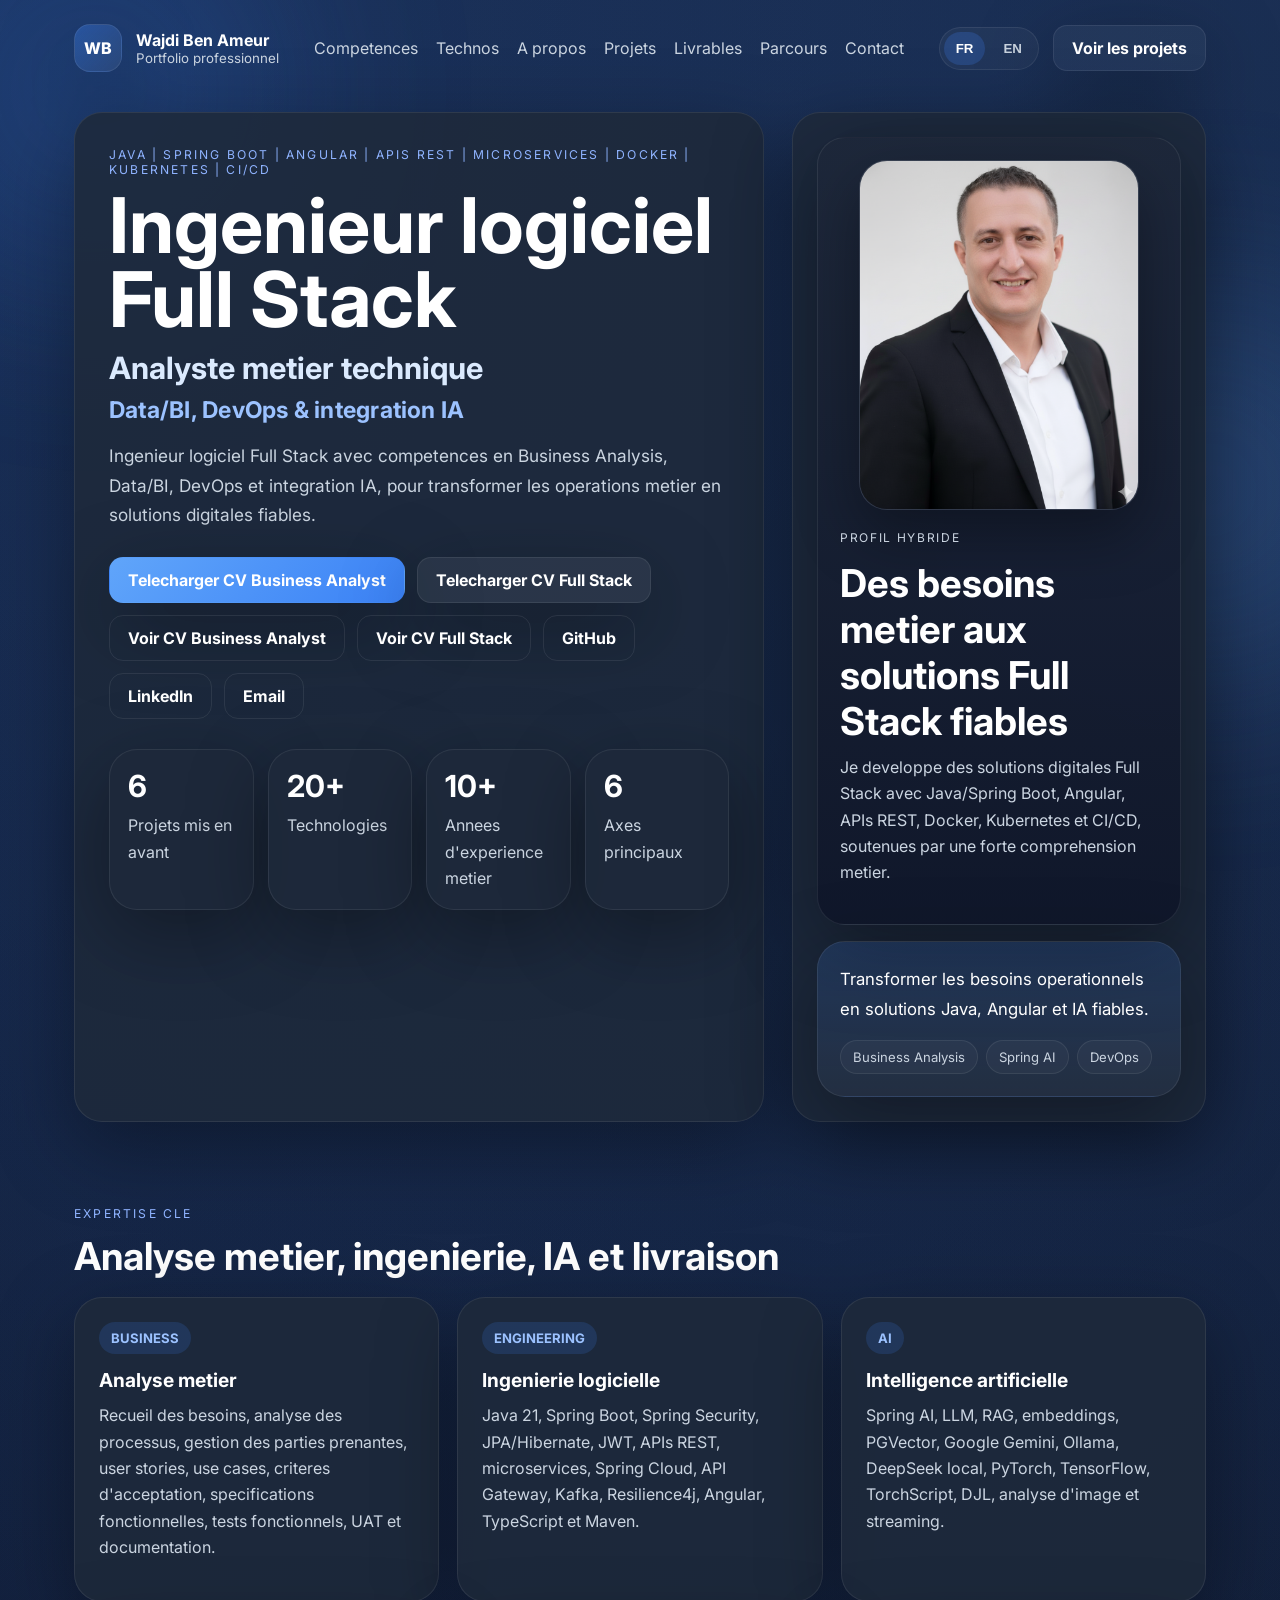
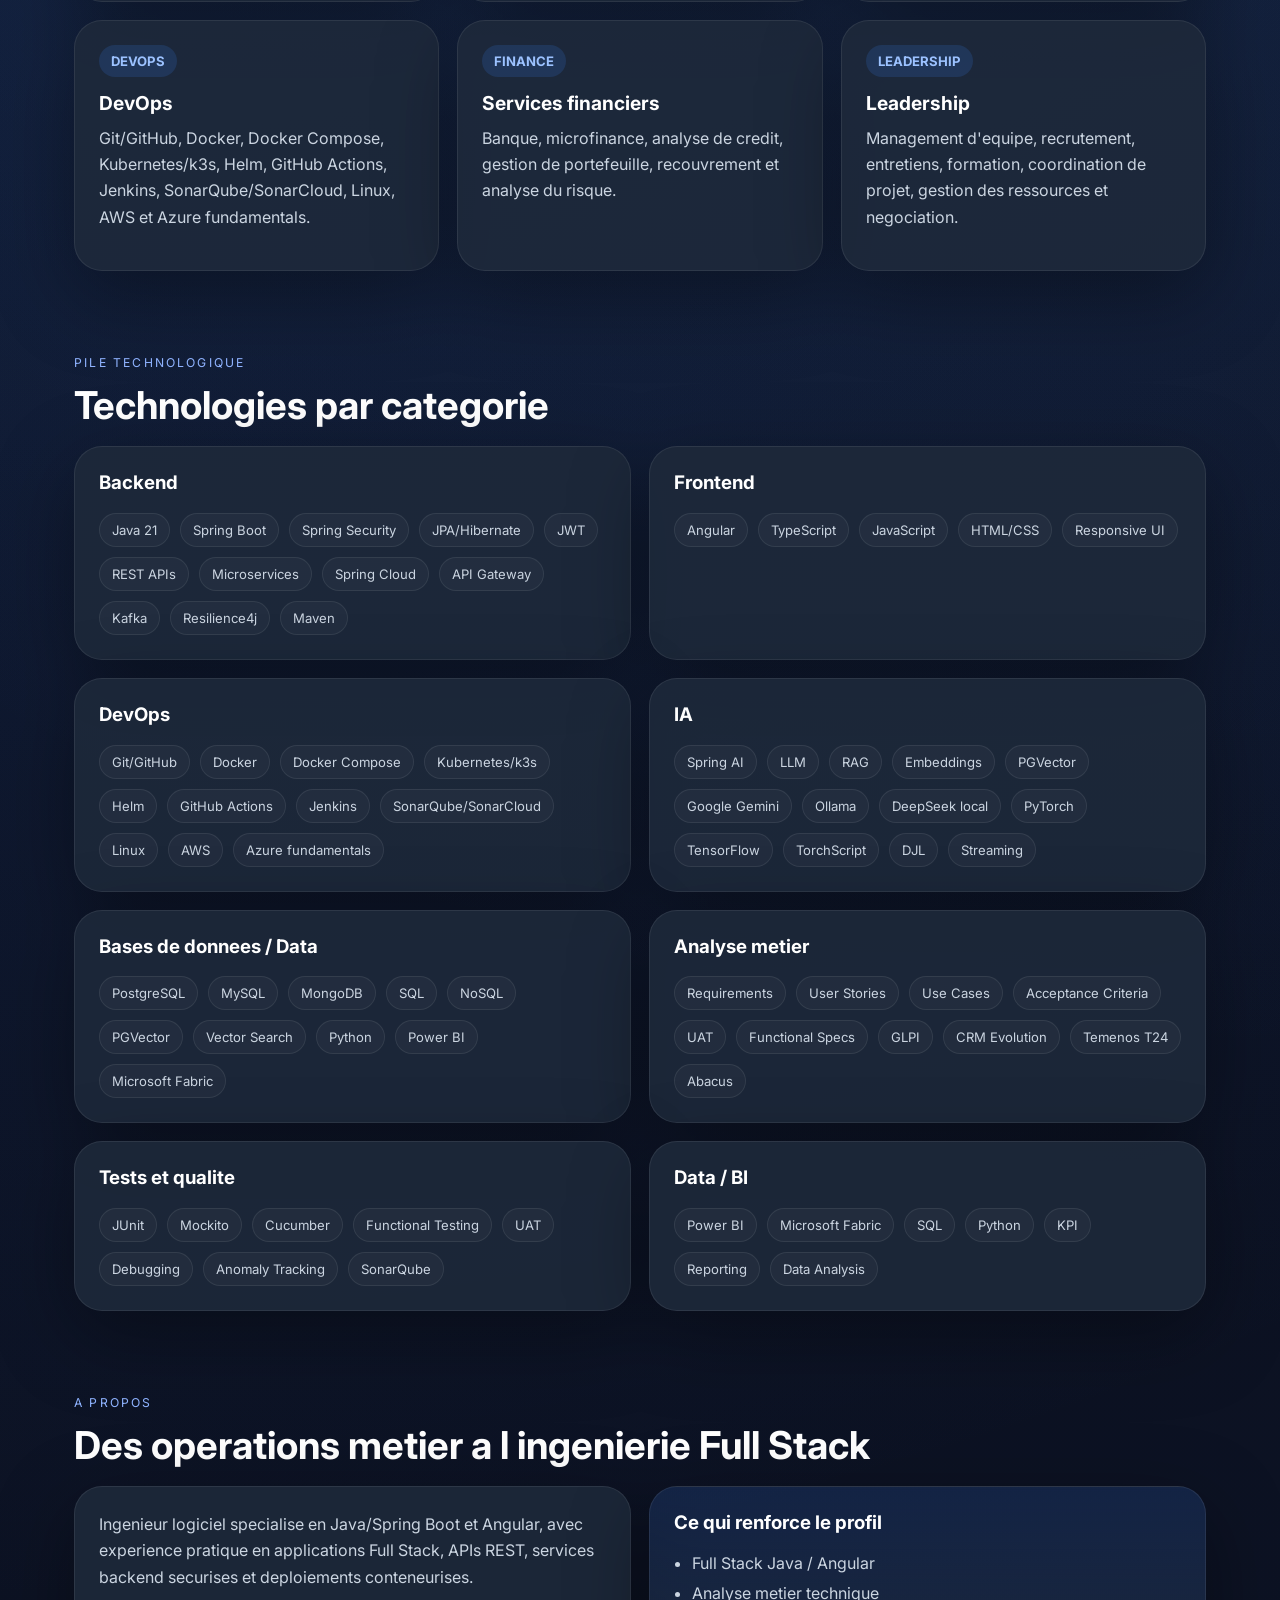
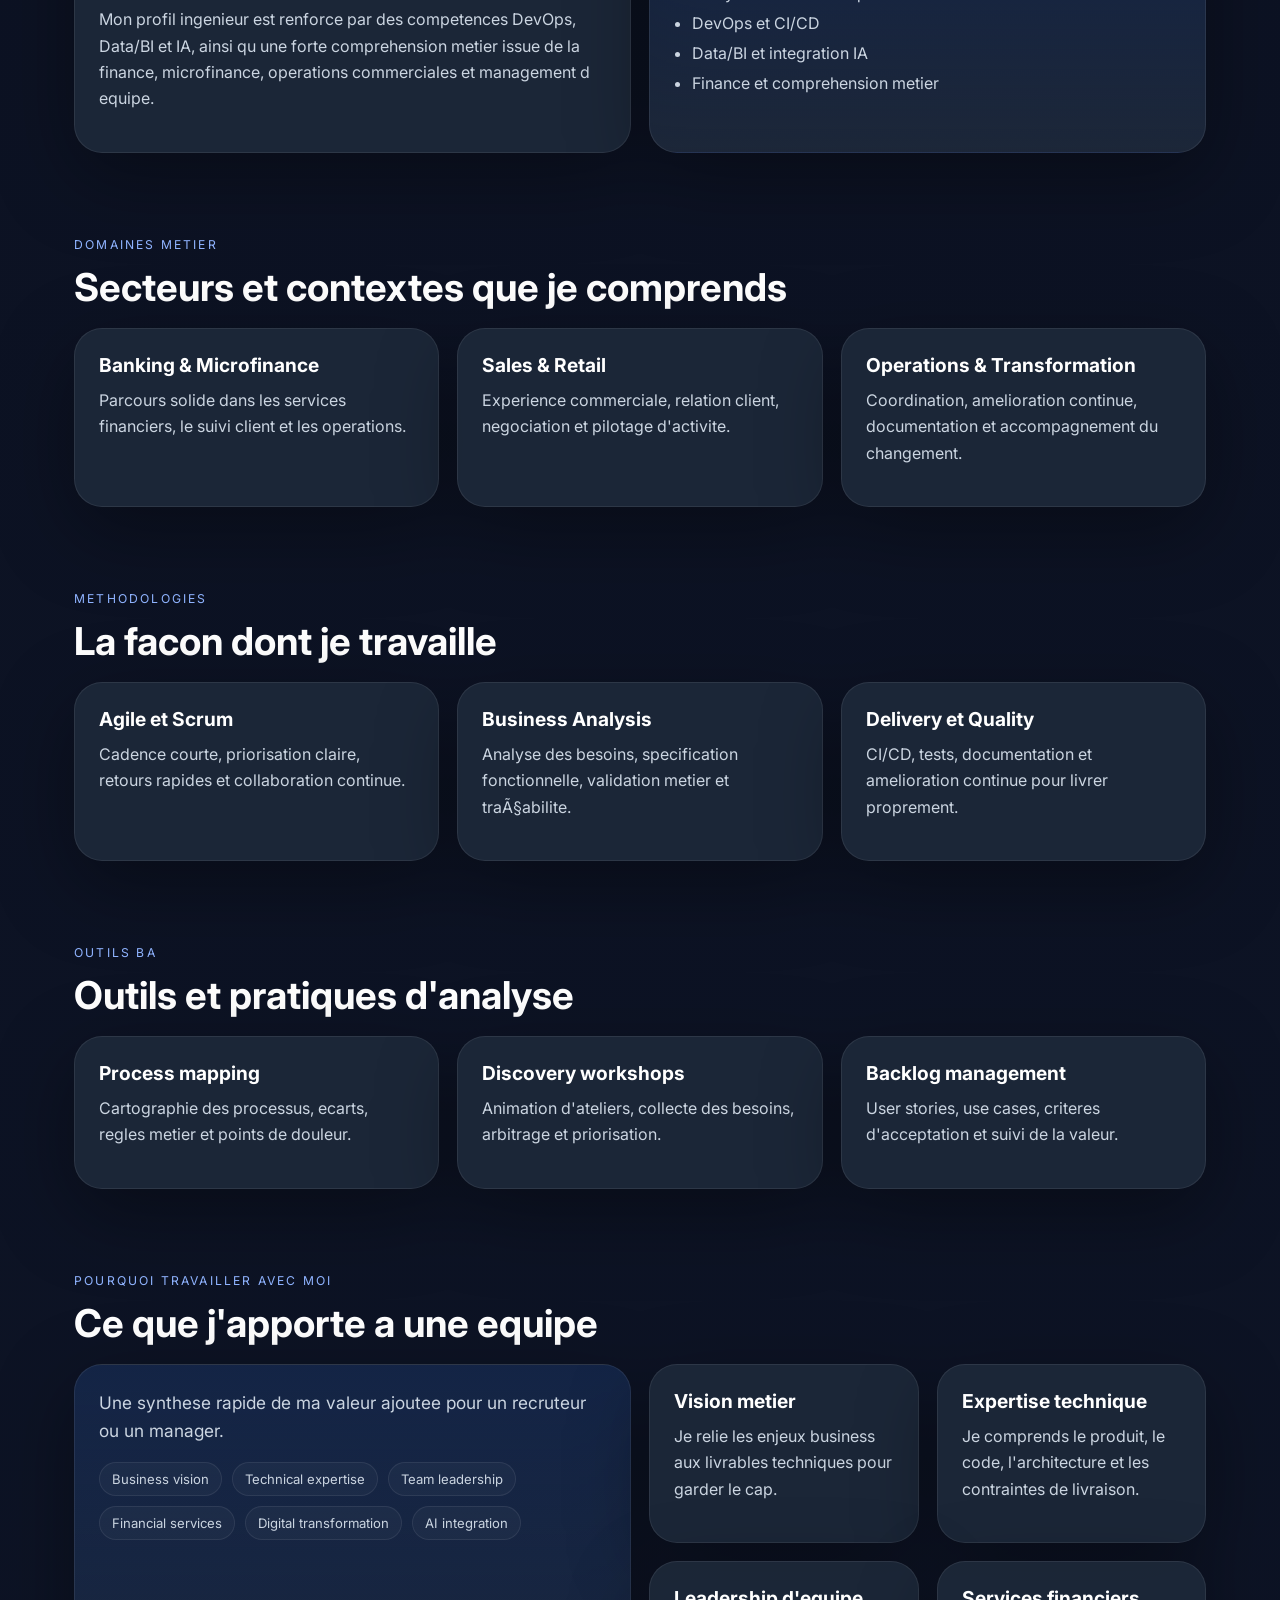
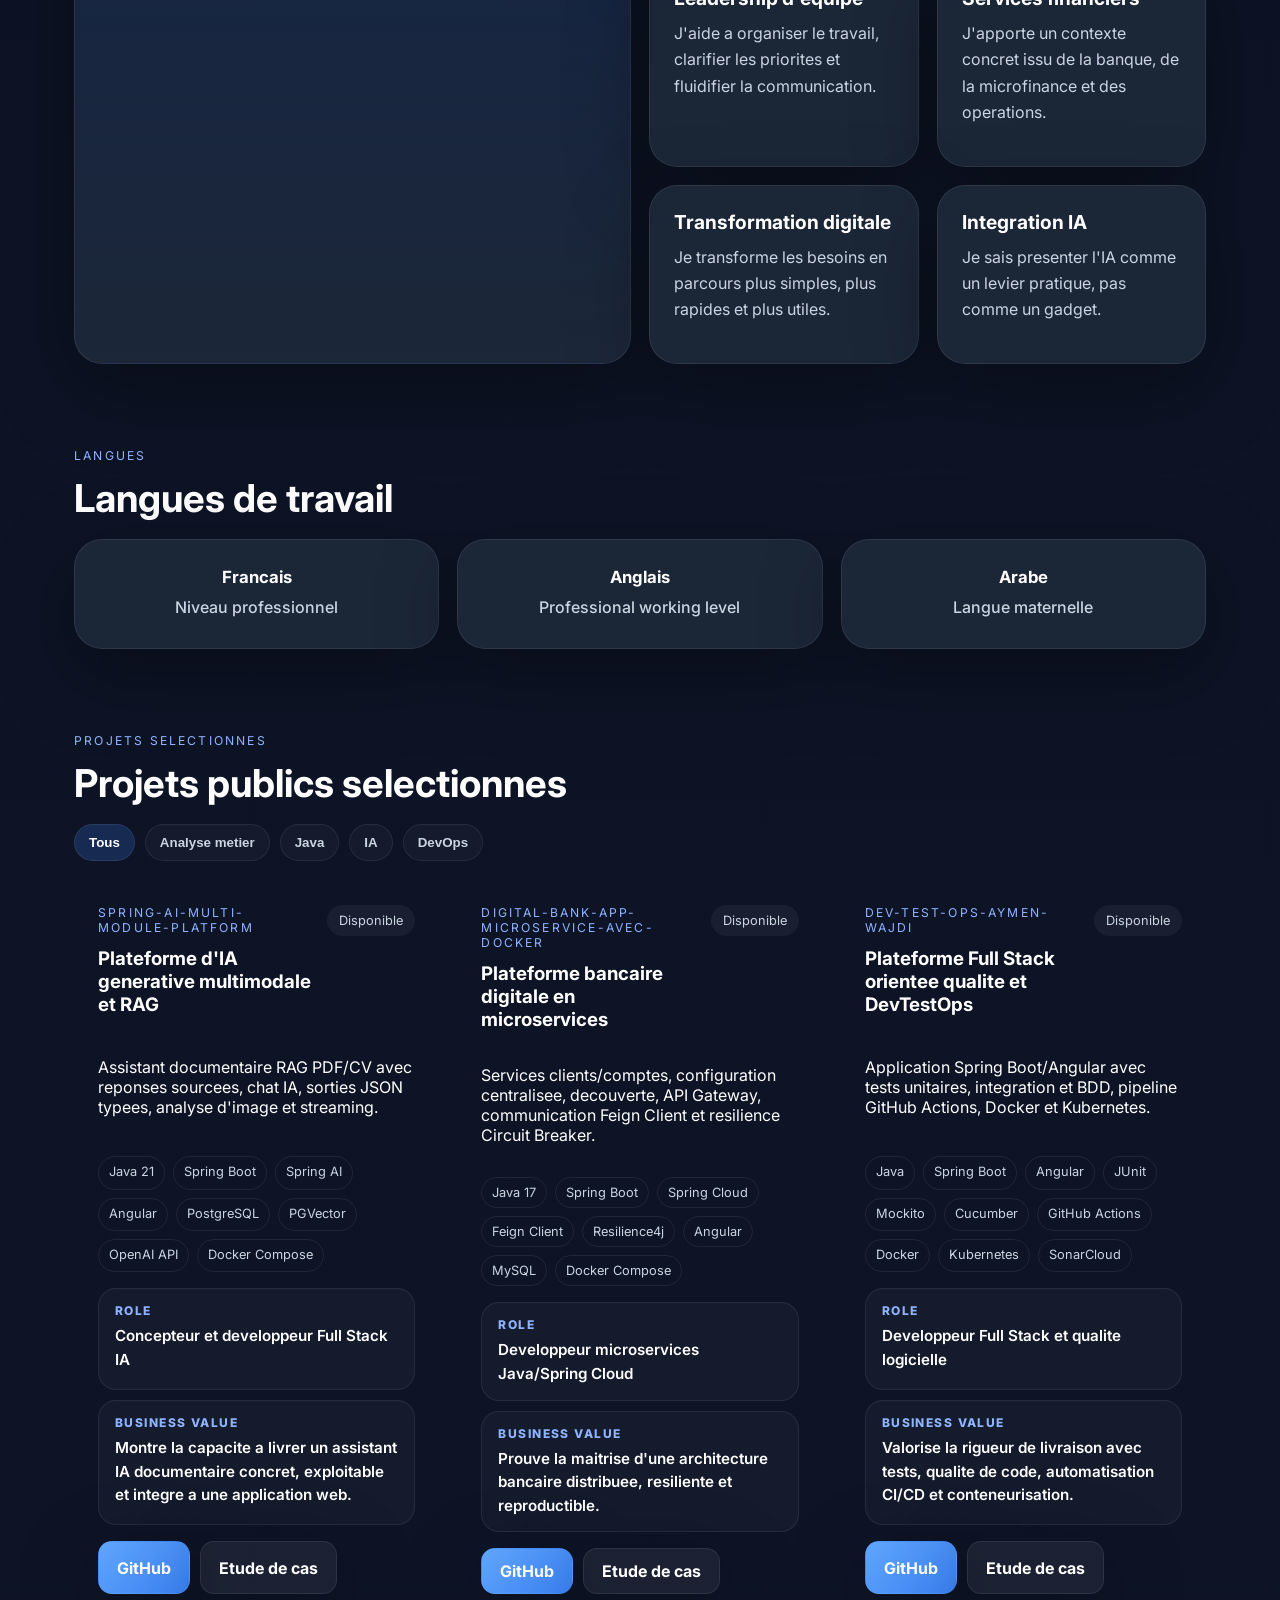
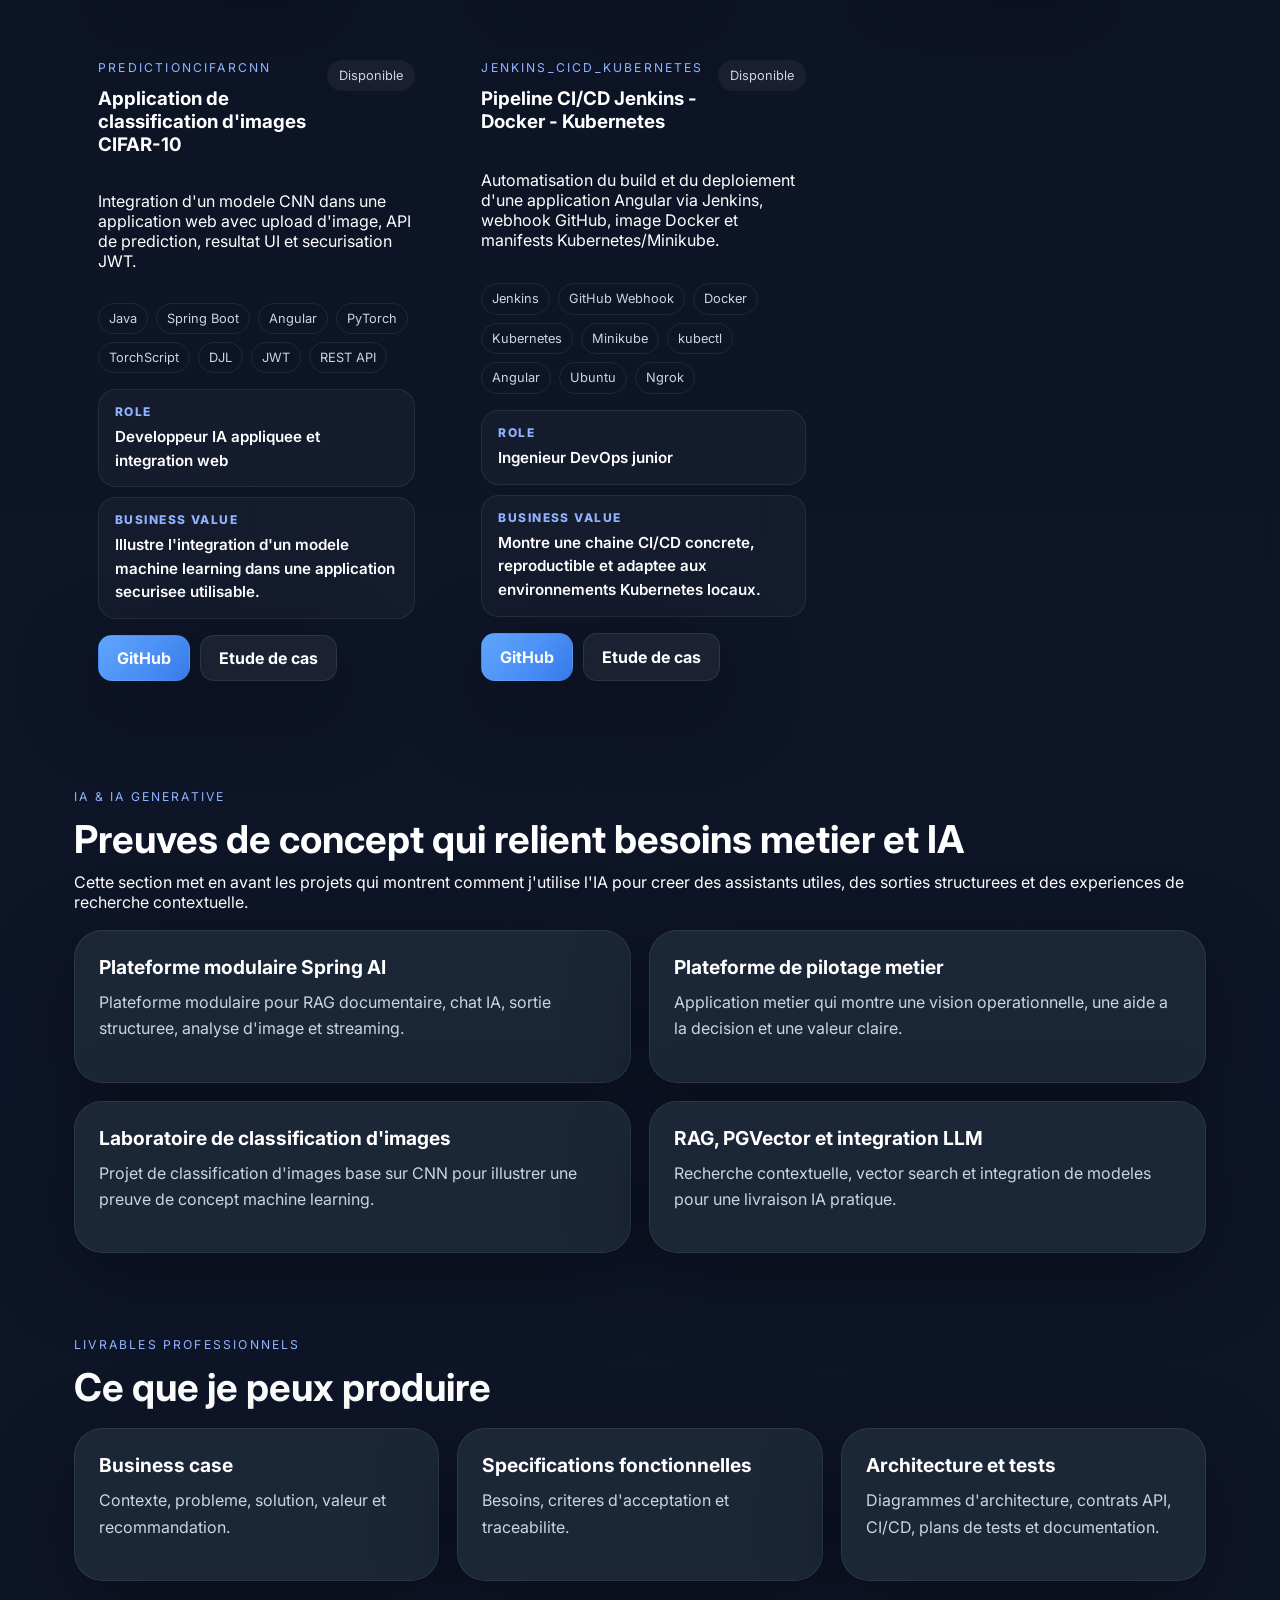
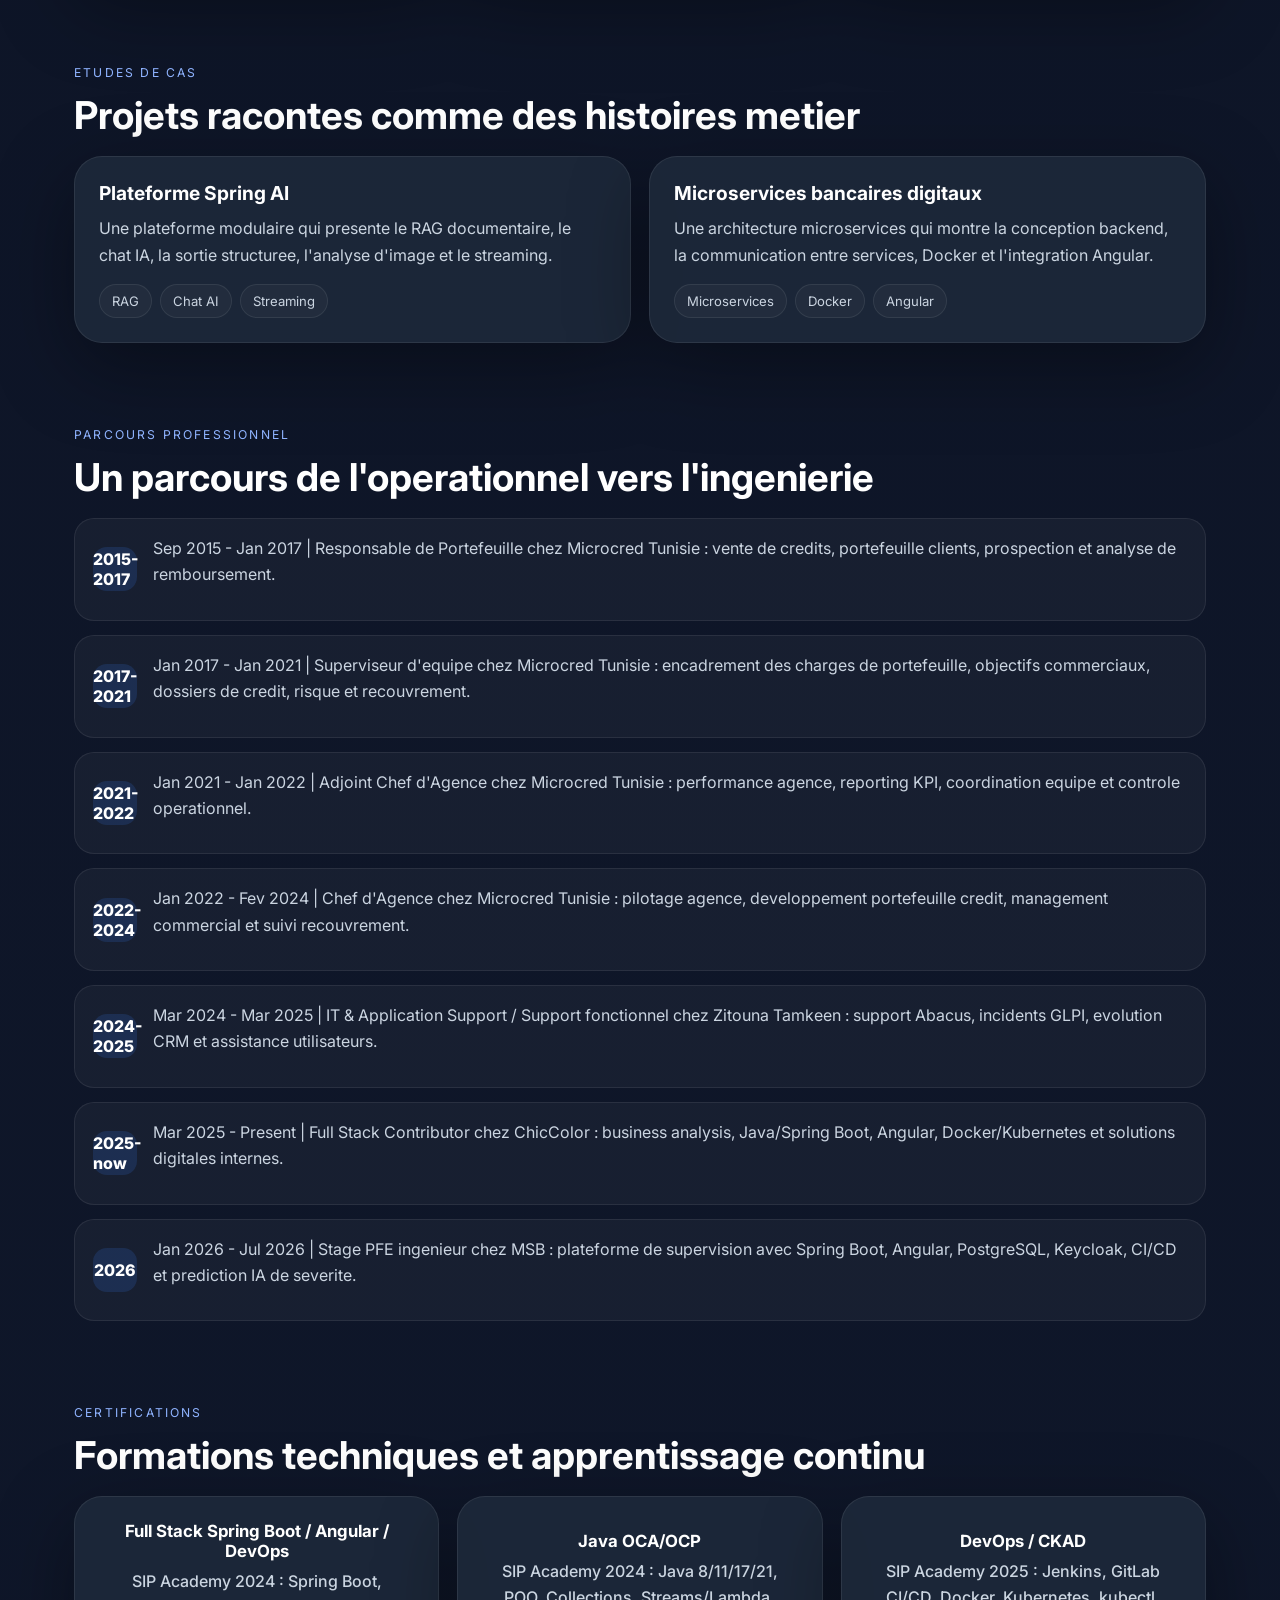
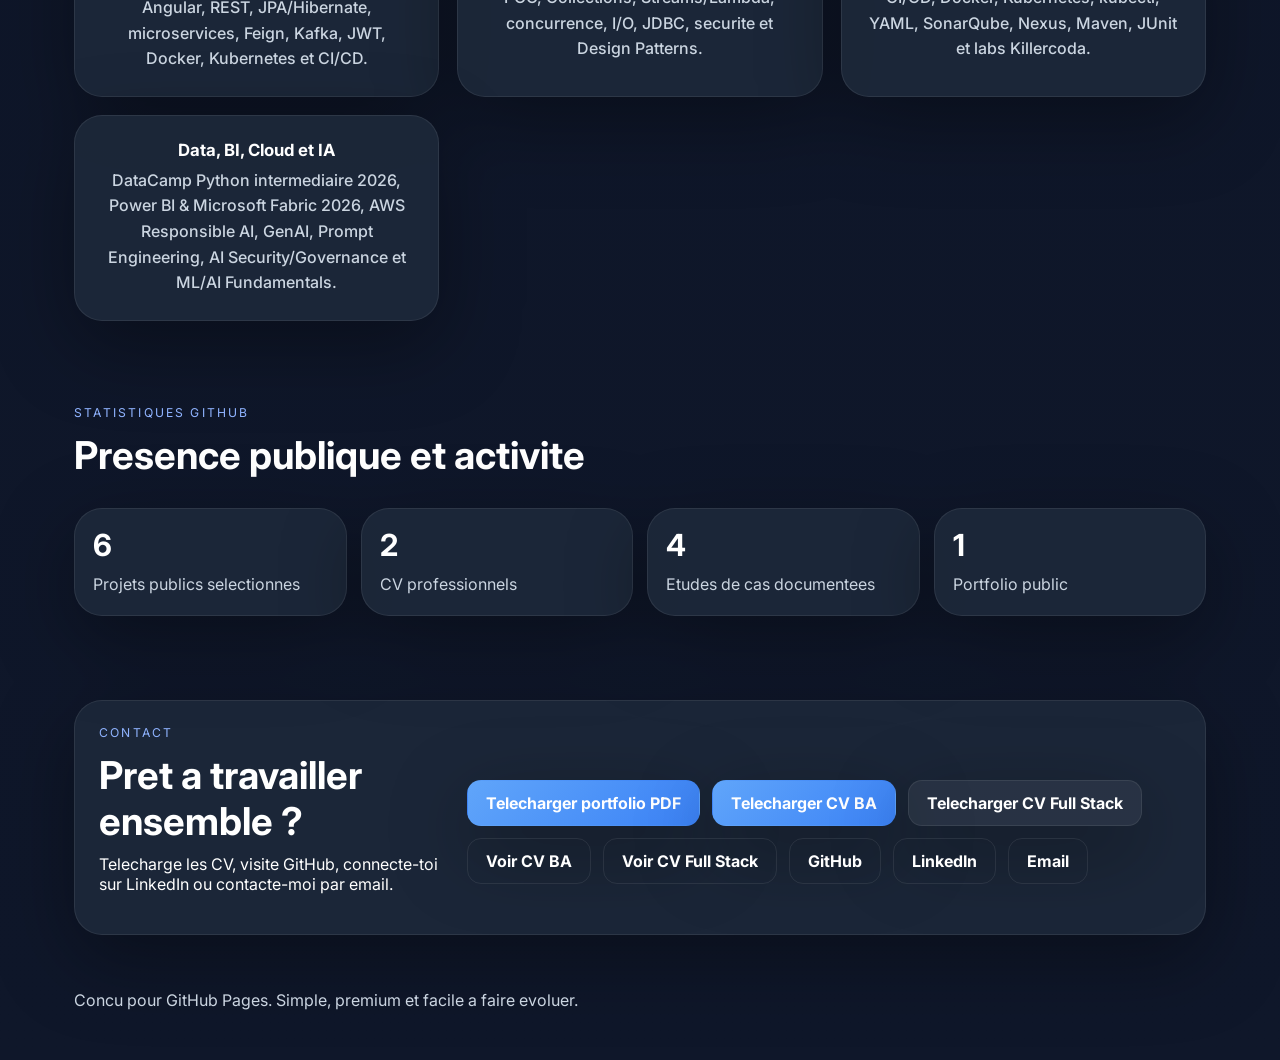
==== commit 18b2c417: "Update portfolio positioning and CV" ====
--- a/index.html
+++ b/index.html
@@ -1,16 +1,16 @@
-<!doctype html>
+﻿<!doctype html>
 <html lang="fr">
   <head>
     <meta charset="UTF-8" />
     <meta name="viewport" content="width=device-width, initial-scale=1.0" />
     <meta
       name="description"
-      content="Wajdi Ben Ameur - Technical Business Analyst, Full Stack Java Engineer and Digital Transformation portfolio."
+      content="Wajdi Ben Ameur - Full Stack Java / Angular Developer portfolio focused on Spring Boot, REST APIs, microservices, Docker, Kubernetes and CI/CD."
     />
     <meta name="theme-color" content="#0f172a" />
-    <meta name="keywords" content="Business Analyst, Full Stack Java Engineer, Angular, Spring Boot, Spring AI, DevOps, RAG, Digital Transformation" />
+    <meta name="keywords" content="Full Stack Java Developer, Angular Developer, Technical Business Analyst, Data/BI, Power BI, SQL, Spring Boot, REST APIs, Microservices, Docker, Kubernetes, CI/CD, Spring AI, RAG, DevOps" />
     <meta property="og:title" content="Wajdi Ben Ameur | Professional Portfolio" />
-    <meta property="og:description" content="Technical Business Analyst, Full Stack Java Engineer and Digital Transformation portfolio." />
+    <meta property="og:description" content="Full Stack Java / Angular Developer portfolio focused on Spring Boot, REST APIs, microservices, Docker, Kubernetes and CI/CD." />
     <meta property="og:type" content="website" />
     <title>Wajdi Ben Ameur | Professional Portfolio</title>
     <link rel="preconnect" href="https://fonts.googleapis.com" />
@@ -24,7 +24,7 @@
         "@context": "https://schema.org",
         "@type": "Person",
         "name": "Wajdi Ben Ameur",
-        "jobTitle": "Technical Business Analyst / Full Stack Java Engineer",
+        "jobTitle": "Full Stack Java / Angular Developer",
         "url": "https://wajdibenameur.github.io",
         "sameAs": [
           "https://github.com/wajdibenameur",
@@ -69,22 +69,22 @@
     <main id="home">
       <section class="hero section">
         <div class="hero-copy">
-          <p class="eyebrow" data-i18n="hero.eyebrow">Business Strategy -> Software Delivery -> AI</p>
-          <h1 data-i18n="hero.title">Technical Business Analyst</h1>
-          <h2 class="hero-title-secondary" data-i18n="hero.title2">Full Stack Java Engineer</h2>
-          <h3 class="hero-title-tertiary" data-i18n="hero.title3">Digital Transformation &amp; AI Delivery</h3>
+          <p class="eyebrow" data-i18n="hero.eyebrow">Java | Spring Boot | Angular | REST APIs | Microservices | Docker | Kubernetes | CI/CD</p>
+          <h1 data-i18n="hero.title">Full Stack Software Engineer</h1>
+          <h2 class="hero-title-secondary" data-i18n="hero.title2">Technical Business Analyst</h2>
+          <h3 class="hero-title-tertiary" data-i18n="hero.title3">Data/BI, DevOps &amp; AI Integration</h3>
           <p class="lead" data-i18n="hero.lead">
-            Bridging Business, Software Engineering and Artificial Intelligence to transform business needs into scalable digital solutions.
+            Full Stack Software Engineer with Business Analysis, Data/BI, DevOps and AI integration skills, turning business operations into reliable digital solutions.
           </p>
 
           <div class="hero-cta">
             <a class="primary-btn" href="assets/cv/Wajdi-Ben-Ameur-Business-Analyst-CV.pdf" target="_blank" rel="noreferrer" data-i18n="hero.cvBA">Download Business Analyst CV</a>
-            <a class="secondary-btn" href="assets/cv/Wajdi-Ben-Ameur-Full-Stack.docx" target="_blank" rel="noreferrer" data-i18n="hero.cvFull">Download Full Stack CV</a>
+            <a class="secondary-btn" href="assets/cv/Wajdi-Ben-Ameur-Full-Stack-CV.pdf" target="_blank" rel="noreferrer" data-i18n="hero.cvFull">Download Full Stack CV</a>
             <a class="tertiary-btn" href="assets/cv/Wajdi-Ben-Ameur-Business-Analyst-CV.pdf" target="_blank" rel="noreferrer" data-i18n="hero.viewBA">View Business Analyst CV</a>
             <a class="tertiary-btn" href="assets/cv/Wajdi-Ben-Ameur-Full-Stack-CV.pdf" target="_blank" rel="noreferrer" data-i18n="hero.viewFull">View Full Stack CV</a>
             <a class="tertiary-btn" href="https://github.com/wajdibenameur" target="_blank" rel="noreferrer">GitHub</a>
             <a class="tertiary-btn" href="https://www.linkedin.com/in/wajdi-ben-ameur/" target="_blank" rel="noreferrer">LinkedIn</a>
-            <a class="tertiary-btn" href="mailto:wajdibenameur@gmail.com">Email</a>
+            <a class="tertiary-btn" href="mailto:ben.ameur.wajdi@gmail.com">Email</a>
           </div>
 
           <div class="stats-grid">
@@ -119,16 +119,16 @@
             </div>
             <div class="profile-meta">
               <p class="profile-kicker" data-i18n="hero.profileKicker">Hybrid profile</p>
-              <h2 data-i18n="hero.profileTitle">De la strategie metier a la transformation digitale</h2>
+              <h2 data-i18n="hero.profileTitle">From business needs to reliable Full Stack solutions</h2>
               <p data-i18n="hero.profileText">
-                J'aide les organisations a transformer leurs besoins metier en solutions digitales scalables grace a l'analyse metier, l'ingenierie logicielle et l'IA.
+                I build Full Stack digital solutions with Java/Spring Boot, Angular, REST APIs, Docker, Kubernetes and CI/CD, supported by strong business understanding.
               </p>
             </div>
           </div>
 
           <div class="quote-card">
             <p data-i18n="hero.quote">
-              Relier le metier, la technologie et l'intelligence artificielle pour creer des solutions utiles.
+              Turning operational needs into reliable Java, Angular and AI-enabled digital solutions.
             </p>
             <div class="quote-tags">
               <span>Business Analysis</span>
@@ -156,20 +156,20 @@
               <span class="feature-badge" data-i18n="expertise.tech.badge">Software Engineering</span>
               <h3 data-i18n="expertise.tech.title">Software Engineering</h3>
               <p data-i18n="expertise.tech.text">
-              Java, Spring Boot, Spring AI, Angular, TypeScript, REST APIs, Microservices, PostgreSQL and Maven.
+              Java 21, Spring Boot, Spring Security, JPA/Hibernate, JWT, REST APIs, Microservices, Spring Cloud, API Gateway, Kafka, Resilience4j, Angular, TypeScript and Maven.
             </p>
           </article>
             <article class="feature-card">
               <span class="feature-badge" data-i18n="expertise.ai.badge">Artificial Intelligence</span>
               <h3 data-i18n="expertise.ai.title">Artificial Intelligence</h3>
               <p data-i18n="expertise.ai.text">
-                Spring AI, RAG, Structured Output, Streaming, Image Analysis, Vector Database and LLM Integration.
+                Spring AI, LLM, RAG, embeddings, PGVector, Google Gemini, Ollama, DeepSeek local, PyTorch, TensorFlow, TorchScript, DJL, image analysis and streaming.
               </p>
             </article>
             <article class="feature-card">
               <span class="feature-badge" data-i18n="expertise.devops.badge">DevOps</span>
               <h3 data-i18n="expertise.devops.title">DevOps</h3>
-              <p data-i18n="expertise.devops.text">Docker, Kubernetes, GitHub Actions, Jenkins, Git and SonarCloud.</p>
+              <p data-i18n="expertise.devops.text">Git/GitHub, Docker, Docker Compose, Kubernetes/k3s, Helm, GitHub Actions, Jenkins, SonarQube/SonarCloud, Linux, AWS and Azure fundamentals.</p>
             </article>
             <article class="feature-card">
               <span class="feature-badge" data-i18n="expertise.finance.badge">Financial Services</span>
@@ -192,27 +192,34 @@
         <div class="card-grid two">
           <article class="content-card">
             <h3 data-i18n="stack.backend">Backend</h3>
-            <div class="tag-cloud"><span>Java</span><span>Spring Boot</span><span>Spring AI</span><span>REST APIs</span><span>Microservices</span><span>Maven</span></div>
+            <div class="tag-cloud"><span>Java 21</span><span>Spring Boot</span><span>Spring Security</span><span>JPA/Hibernate</span><span>JWT</span><span>REST APIs</span><span>Microservices</span><span>Spring Cloud</span><span>API Gateway</span><span>Kafka</span><span>Resilience4j</span><span>Maven</span></div>
           </article>
           <article class="content-card">
             <h3 data-i18n="stack.frontend">Frontend</h3>
-            <div class="tag-cloud"><span>Angular</span><span>TypeScript</span><span>HTML</span><span>SCSS</span><span>Responsive UI</span></div>
+            <div class="tag-cloud"><span>Angular</span><span>TypeScript</span><span>JavaScript</span><span>HTML/CSS</span><span>Responsive UI</span></div>
           </article>
           <article class="content-card">
             <h3 data-i18n="stack.devops">DevOps</h3>
-            <div class="tag-cloud"><span>Docker</span><span>Kubernetes</span><span>GitHub Actions</span><span>Jenkins</span><span>Git</span><span>SonarCloud</span></div>
+            <div class="tag-cloud"><span>Git/GitHub</span><span>Docker</span><span>Docker Compose</span><span>Kubernetes/k3s</span><span>Helm</span><span>GitHub Actions</span><span>Jenkins</span><span>SonarQube/SonarCloud</span><span>Linux</span><span>AWS</span><span>Azure fundamentals</span></div>
           </article>
           <article class="content-card">
             <h3 data-i18n="stack.ai">AI</h3>
-            <div class="tag-cloud"><span>Spring AI</span><span>RAG</span><span>Structured Output</span><span>Streaming</span><span>Image Analysis</span><span>LLM Integration</span></div>
+            <div class="tag-cloud"><span>Spring AI</span><span>LLM</span><span>RAG</span><span>Embeddings</span><span>PGVector</span><span>Google Gemini</span><span>Ollama</span><span>DeepSeek local</span><span>PyTorch</span><span>TensorFlow</span><span>TorchScript</span><span>DJL</span><span>Streaming</span></div>
           </article>
           <article class="content-card">
             <h3 data-i18n="stack.database">Database</h3>
-            <div class="tag-cloud"><span>PostgreSQL</span><span>PGVector</span><span>Vector Search</span></div>
+            <div class="tag-cloud"><span>PostgreSQL</span><span>MySQL</span><span>MongoDB</span><span>SQL</span><span>NoSQL</span><span>PGVector</span><span>Vector Search</span><span>Python</span><span>Power BI</span><span>Microsoft Fabric</span></div>
           </article>
           <article class="content-card">
             <h3 data-i18n="stack.ba">Business Analysis</h3>
-            <div class="tag-cloud"><span>Requirements</span><span>User Stories</span><span>Use Cases</span><span>Acceptance Criteria</span><span>UAT</span><span>Functional Specs</span></div>
+            <div class="tag-cloud"><span>Requirements</span><span>User Stories</span><span>Use Cases</span><span>Acceptance Criteria</span><span>UAT</span><span>Functional Specs</span><span>GLPI</span><span>CRM Evolution</span><span>Temenos T24</span><span>Abacus</span></div>
+          </article>          <article class="content-card">
+            <h3 data-i18n="stack.testing">Testing & Quality</h3>
+            <div class="tag-cloud"><span>JUnit</span><span>Mockito</span><span>Cucumber</span><span>Functional Testing</span><span>UAT</span><span>Debugging</span><span>Anomaly Tracking</span><span>SonarQube</span></div>
+          </article>
+          <article class="content-card">
+            <h3 data-i18n="stack.data">Data / BI</h3>
+            <div class="tag-cloud"><span>Power BI</span><span>Microsoft Fabric</span><span>SQL</span><span>Python</span><span>KPI</span><span>Reporting</span><span>Data Analysis</span></div>
           </article>
         </div>
       </section>
@@ -220,21 +227,21 @@
       <section class="section" id="about">
         <div class="section-head">
           <p class="eyebrow" data-i18n="about.eyebrow">About Me</p>
-          <h2 data-i18n="about.title">Business first, technology second, value delivery always</h2>
+          <h2 data-i18n="about.title">From business operations to Full Stack engineering</h2>
         </div>
         <div class="two-column">
           <div class="content-card">
-            <p data-i18n="about.text1">Over 10 years of experience in banking, microfinance, finance, customer relations, sales, KPI tracking, management and team coordination.</p>
-            <p data-i18n="about.text2">Then a transition toward business analysis, software engineering, DevOps and artificial intelligence to deliver scalable digital solutions.</p>
+            <p data-i18n="about.text1">Software Engineer specialized in Java/Spring Boot and Angular, with hands-on experience building Full Stack applications, REST APIs, secure backend services and containerized deployments.</p>
+            <p data-i18n="about.text2">My engineering profile is strengthened by DevOps, Data/BI and AI skills, plus strong business understanding gained through finance, microfinance, commercial operations and team management.</p>
           </div>
           <div class="content-card highlight">
             <h3 data-i18n="about.valueTitle">Why me?</h3>
             <ul class="check-list">
-              <li data-i18n="about.value1">Business expertise</li>
-              <li data-i18n="about.value2">Software engineering</li>
-              <li data-i18n="about.value3">Artificial intelligence</li>
-              <li data-i18n="about.value4">DevOps and leadership</li>
-              <li data-i18n="about.value5">Financial services</li>
+              <li data-i18n="about.value1">Full Stack Java / Angular</li>
+              <li data-i18n="about.value2">Technical Business Analysis</li>
+              <li data-i18n="about.value3">DevOps and CI/CD</li>
+              <li data-i18n="about.value4">Data/BI and AI integration</li>
+              <li data-i18n="about.value5">Finance and business understanding</li>
             </ul>
           </div>
         </div>
@@ -273,7 +280,7 @@
           </article>
           <article class="feature-card">
             <h3 data-i18n="methodologies.card2.title">Business Analysis</h3>
-            <p data-i18n="methodologies.card2.text">Analyse des besoins, specification fonctionnelle, validation metier et traçabilite.</p>
+            <p data-i18n="methodologies.card2.text">Analyse des besoins, specification fonctionnelle, validation metier et traÃ§abilite.</p>
           </article>
           <article class="feature-card">
             <h3 data-i18n="methodologies.card3.title">Delivery & Quality</h3>
@@ -391,6 +398,42 @@
         <div id="projects-grid" class="card-grid three"></div>
       </section>
 
+      <section class="section" id="ai-projects">
+        <div class="section-head">
+          <p class="eyebrow" data-i18n="aiProjects.eyebrow">AI & Generative AI</p>
+          <h2 data-i18n="aiProjects.title">Proofs of concept that connect business needs and AI</h2>
+          <p class="section-lead" data-i18n="aiProjects.lead">
+            This section highlights the projects that show how I use AI to create useful assistants, structured outputs and contextual search experiences.
+          </p>
+        </div>
+        <div class="card-grid two">
+          <article class="feature-card">
+            <h3 data-i18n="aiProjects.card1.title">Spring AI Multi-Module Platform</h3>
+            <p data-i18n="aiProjects.card1.text">
+              Modular platform for document RAG, AI chat, structured output, image analysis and streaming.
+            </p>
+          </article>
+          <article class="feature-card">
+            <h3 data-i18n="aiProjects.card2.title">Business Operations Platform</h3>
+            <p data-i18n="aiProjects.card2.text">
+              Business application that shows an operational view, decision support and a clear business value story.
+            </p>
+          </article>
+          <article class="feature-card">
+            <h3 data-i18n="aiProjects.card3.title">Image Classification Lab</h3>
+            <p data-i18n="aiProjects.card3.text">
+              CNN-based image classification project used as a machine learning proof of concept.
+            </p>
+          </article>
+          <article class="feature-card">
+            <h3 data-i18n="aiProjects.card4.title">RAG, PGVector and LLM Integration</h3>
+            <p data-i18n="aiProjects.card4.text">
+              Context-aware retrieval, vector search and model integration for practical AI delivery.
+            </p>
+          </article>
+        </div>
+      </section>
+
       <section class="section" id="deliverables">
         <div class="section-head">
           <p class="eyebrow" data-i18n="deliverables.eyebrow">Professional Deliverables</p>
@@ -398,7 +441,7 @@
         </div>
         <div class="card-grid three">
           <article class="feature-card"><h3 data-i18n="deliverables.card1.title">Business Case</h3><p data-i18n="deliverables.card1.text">Context, problem, solution, value and recommendation.</p></article>
-          <article class="feature-card"><h3 data-i18n="deliverables.card2.title">Specifications fonctionnelles</h3><p data-i18n="deliverables.card2.text">Besoins, criteres d'acceptation et traçabilite.</p></article>
+          <article class="feature-card"><h3 data-i18n="deliverables.card2.title">Specifications fonctionnelles</h3><p data-i18n="deliverables.card2.text">Besoins, criteres d'acceptation et traÃ§abilite.</p></article>
           <article class="feature-card"><h3 data-i18n="deliverables.card3.title">Architecture & Tests</h3><p data-i18n="deliverables.card3.text">Architecture diagrams, API contracts, CI/CD, test plans and documentation.</p></article>
         </div>
       </section>
@@ -440,12 +483,13 @@
           <h2 data-i18n="journey.title">A path from operations to engineering</h2>
         </div>
         <div class="timeline">
-          <div class="timeline-item"><span>2012</span><p data-i18n="journey.step1">2012 - Banking and customer operations</p></div>
-          <div class="timeline-item"><span>2015</span><p data-i18n="journey.step2">2015 - Microfinance and customer relations</p></div>
-          <div class="timeline-item"><span>2019</span><p data-i18n="journey.step3">2019 - Sales, management and business development</p></div>
-          <div class="timeline-item"><span>2023</span><p data-i18n="journey.step4">2023 - Business analysis and documentation</p></div>
-          <div class="timeline-item"><span>2024</span><p data-i18n="journey.step5">2024 - Software engineering, DevOps and AI delivery</p></div>
-          <div class="timeline-item"><span>2025</span><p data-i18n="journey.step6">2025 - Team Leader & Digital Transformation Contributor at ChicColor</p></div>
+          <div class="timeline-item"><span>2015-2017</span><p data-i18n="journey.step1">Sep 2015 - Jan 2017 | Portfolio Manager at Microcred Tunisie: credit sales, client portfolio, prospecting and repayment analysis.</p></div>
+          <div class="timeline-item"><span>2017-2021</span><p data-i18n="journey.step2">Jan 2017 - Jan 2021 | Team Supervisor at Microcred Tunisie: supervised portfolio officers, sales targets, credit files, risk and collection follow-up.</p></div>
+          <div class="timeline-item"><span>2021-2022</span><p data-i18n="journey.step3">Jan 2021 - Jan 2022 | Deputy Branch Manager at Microcred Tunisie: branch performance, KPI reporting, team coordination and operational control.</p></div>
+          <div class="timeline-item"><span>2022-2024</span><p data-i18n="journey.step4">Jan 2022 - Feb 2024 | Branch Manager at Microcred Tunisie: agency leadership, credit portfolio growth, commercial management and recovery monitoring.</p></div>
+          <div class="timeline-item"><span>2024-2025</span><p data-i18n="journey.step5">Mar 2024 - Mar 2025 | IT & Application Support / Functional Support at Zitouna Tamkeen: Abacus support, GLPI incidents, CRM evolution and user assistance.</p></div>
+          <div class="timeline-item"><span>2025-now</span><p data-i18n="journey.step6">Mar 2025 - Present | Full Stack Contributor at ChicColor: business analysis, Java/Spring Boot, Angular, Docker/Kubernetes and internal digital solutions.</p></div>
+          <div class="timeline-item"><span>2026</span><p data-i18n="journey.step7">Jan 2026 - Jul 2026 | Final-Year Engineering Project at MSB: monitoring platform with Spring Boot, Angular, PostgreSQL, Keycloak, CI/CD and AI severity prediction.</p></div>
         </div>
       </section>
 
@@ -455,9 +499,10 @@
           <h2 data-i18n="certifications.title">Credentials and future additions</h2>
         </div>
         <div class="card-grid three">
-          <article class="skill-card"><div><h3 data-i18n="certifications.card1.title">Business analysis verifiee</h3><p data-i18n="certifications.card1.text">Experience terrain, livrables fonctionnels, specifications et validation metier.</p></div></article>
-          <article class="skill-card"><div><h3 data-i18n="certifications.card2.title">Engineering et delivery</h3><p data-i18n="certifications.card2.text">Pratique sur Java, Angular, Spring Boot, Spring AI, DevOps et tests.</p></div></article>
-          <article class="skill-card"><div><h3 data-i18n="certifications.card3.title">Montée en competence</h3><p data-i18n="certifications.card3.text">Veille continue sur le cloud, la qualite logicielle et les usages IA.</p></div></article>
+          <article class="skill-card"><div><h3 data-i18n="certifications.card1.title">Full Stack Spring Boot / Angular / DevOps</h3><p data-i18n="certifications.card1.text">SIP Academy 2024 : Spring Boot, Angular, REST, JPA/Hibernate, microservices, Feign, Kafka, JWT, Docker, Kubernetes et CI/CD.</p></div></article>
+          <article class="skill-card"><div><h3 data-i18n="certifications.card2.title">Java OCA/OCP</h3><p data-i18n="certifications.card2.text">SIP Academy 2024 : Java 8/11/17/21, POO, Collections, Streams/Lambda, concurrence, I/O, JDBC, securite et Design Patterns.</p></div></article>
+          <article class="skill-card"><div><h3 data-i18n="certifications.card3.title">DevOps / CKAD</h3><p data-i18n="certifications.card3.text">SIP Academy 2025 : Jenkins, GitLab CI/CD, Docker, Kubernetes, kubectl, YAML, SonarQube, Nexus, Maven, JUnit et labs Killercoda.</p></div></article>
+          <article class="skill-card"><div><h3 data-i18n="certifications.card4.title">Data, BI, Cloud et IA</h3><p data-i18n="certifications.card4.text">DataCamp Python intermediaire 2026, Power BI &amp; Microsoft Fabric 2026, AWS Responsible AI, GenAI, Prompt Engineering, AI Security/Governance et ML/AI Fundamentals.</p></div></article>
         </div>
       </section>
 
@@ -480,17 +525,18 @@
             <p class="eyebrow" data-i18n="contact.eyebrow">Contact</p>
             <h2 data-i18n="contact.title">Ready to work together?</h2>
             <p data-i18n="contact.text">
-              Download the two CVs, visit GitHub, connect on LinkedIn and open the project case studies.
+              Download the CVs, visit GitHub, connect on LinkedIn or contact me by email.
             </p>
           </div>
           <div class="contact-actions">
             <a class="primary-btn" href="assets/docs/Wajdi-Ben-Ameur-Portfolio.pdf" target="_blank" rel="noreferrer" data-i18n="contact.portfolio">Telecharger portfolio PDF</a>
             <a class="primary-btn" href="assets/cv/Wajdi-Ben-Ameur-Business-Analyst-CV.pdf" target="_blank" rel="noreferrer" data-i18n="contact.downloadBA">Download BA CV</a>
-            <a class="secondary-btn" href="assets/cv/Wajdi-Ben-Ameur-Full-Stack.docx" target="_blank" rel="noreferrer" data-i18n="contact.downloadFull">Download Full Stack CV</a>
+            <a class="secondary-btn" href="assets/cv/Wajdi-Ben-Ameur-Full-Stack-CV.pdf" target="_blank" rel="noreferrer" data-i18n="contact.downloadFull">Download Full Stack CV</a>
             <a class="tertiary-btn" href="assets/cv/Wajdi-Ben-Ameur-Business-Analyst-CV.pdf" target="_blank" rel="noreferrer" data-i18n="contact.viewBA">View BA CV</a>
             <a class="tertiary-btn" href="assets/cv/Wajdi-Ben-Ameur-Full-Stack-CV.pdf" target="_blank" rel="noreferrer" data-i18n="contact.viewFull">View Full Stack CV</a>
             <a class="tertiary-btn" href="https://github.com/wajdibenameur" target="_blank" rel="noreferrer" data-i18n="contact.github">GitHub</a>
             <a class="tertiary-btn" href="https://www.linkedin.com/in/wajdi-ben-ameur/" target="_blank" rel="noreferrer" data-i18n="contact.linkedin">LinkedIn</a>
+            <a class="tertiary-btn" href="mailto:ben.ameur.wajdi@gmail.com" data-i18n="contact.email">Email</a>
           </div>
         </div>
       </section>
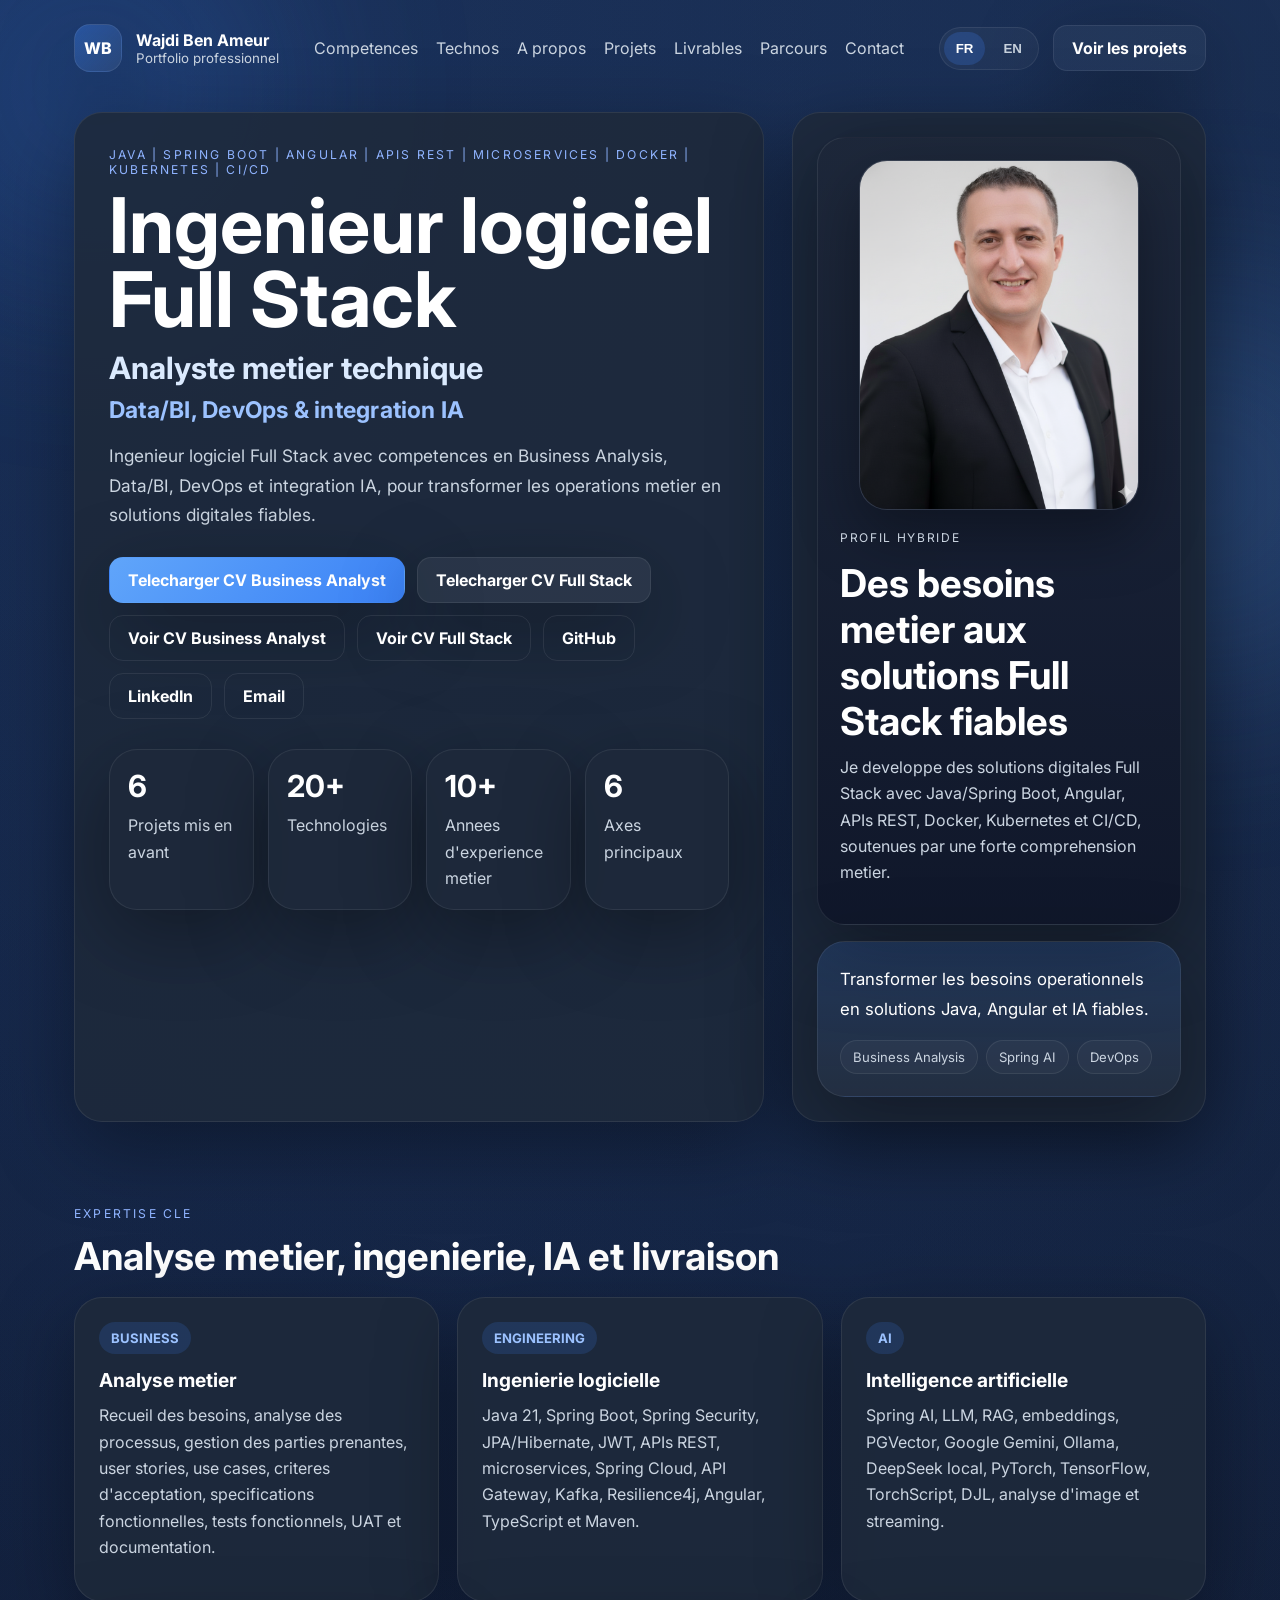
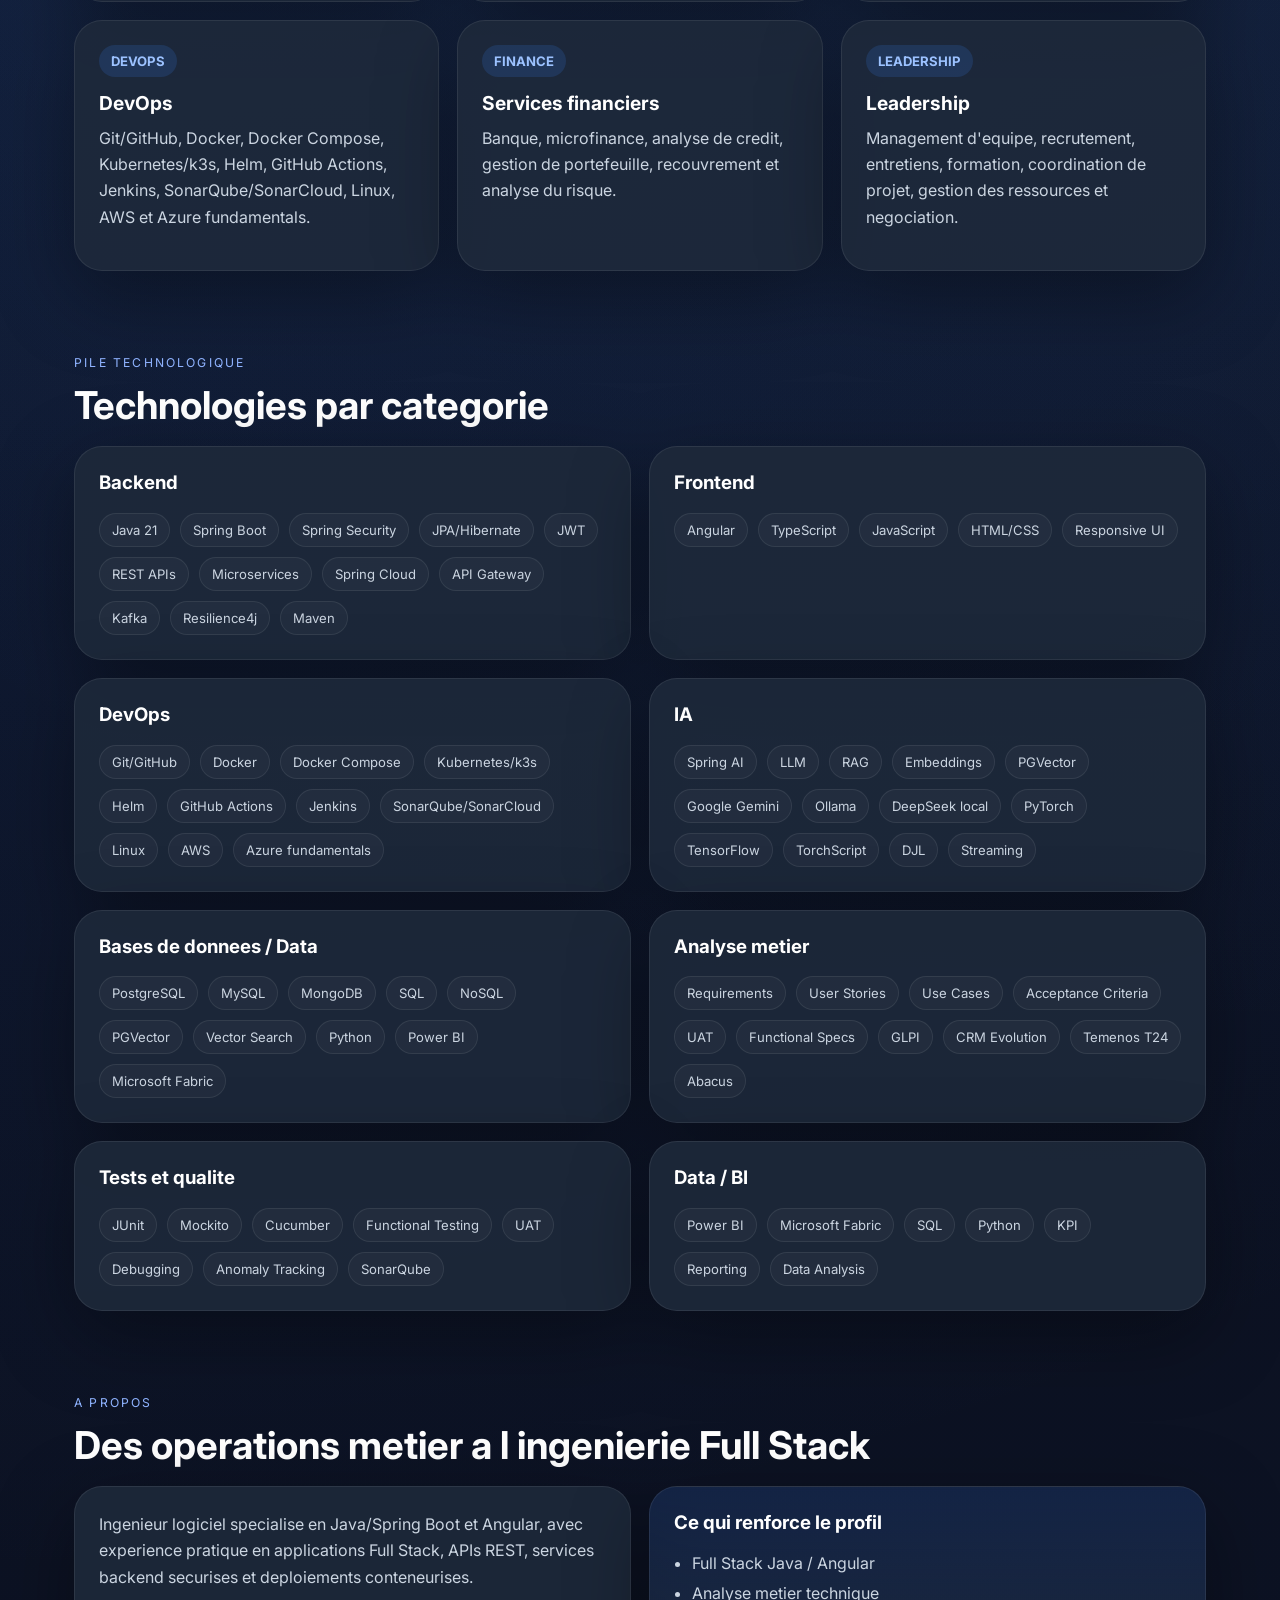
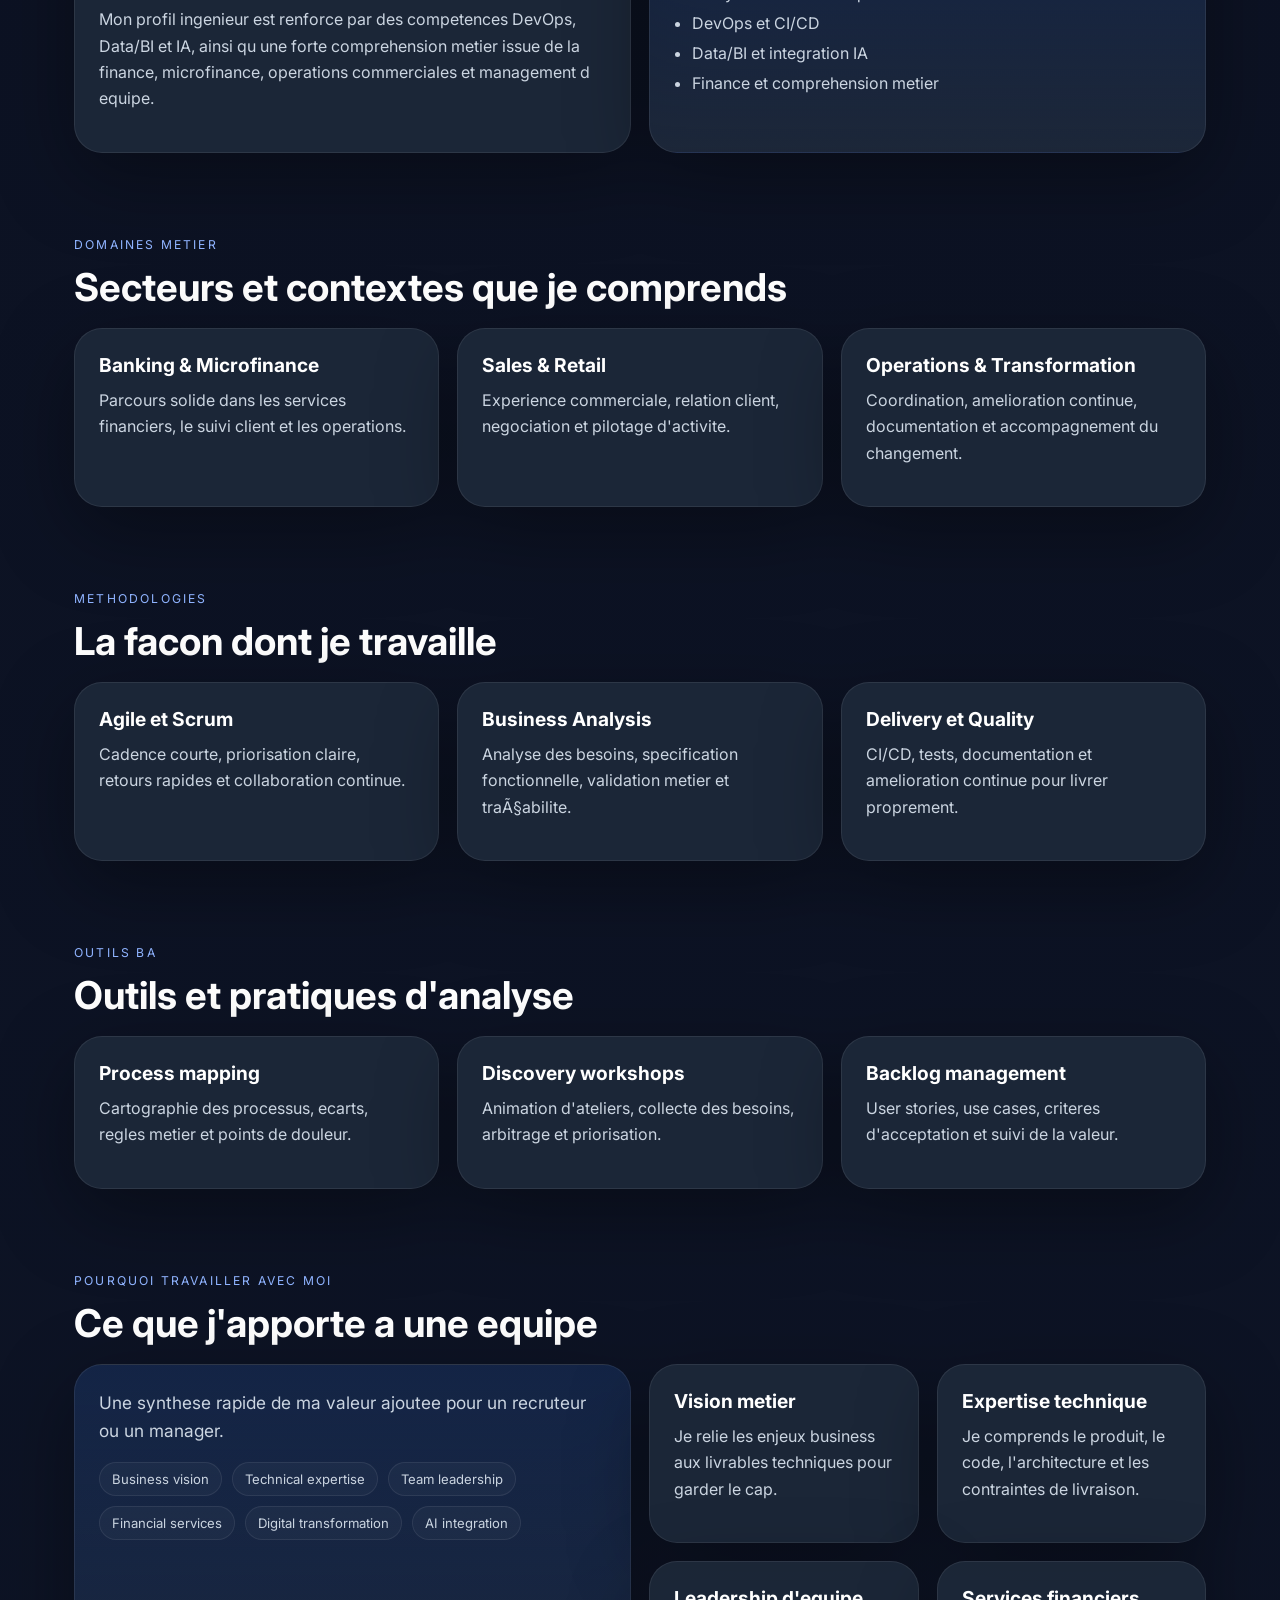
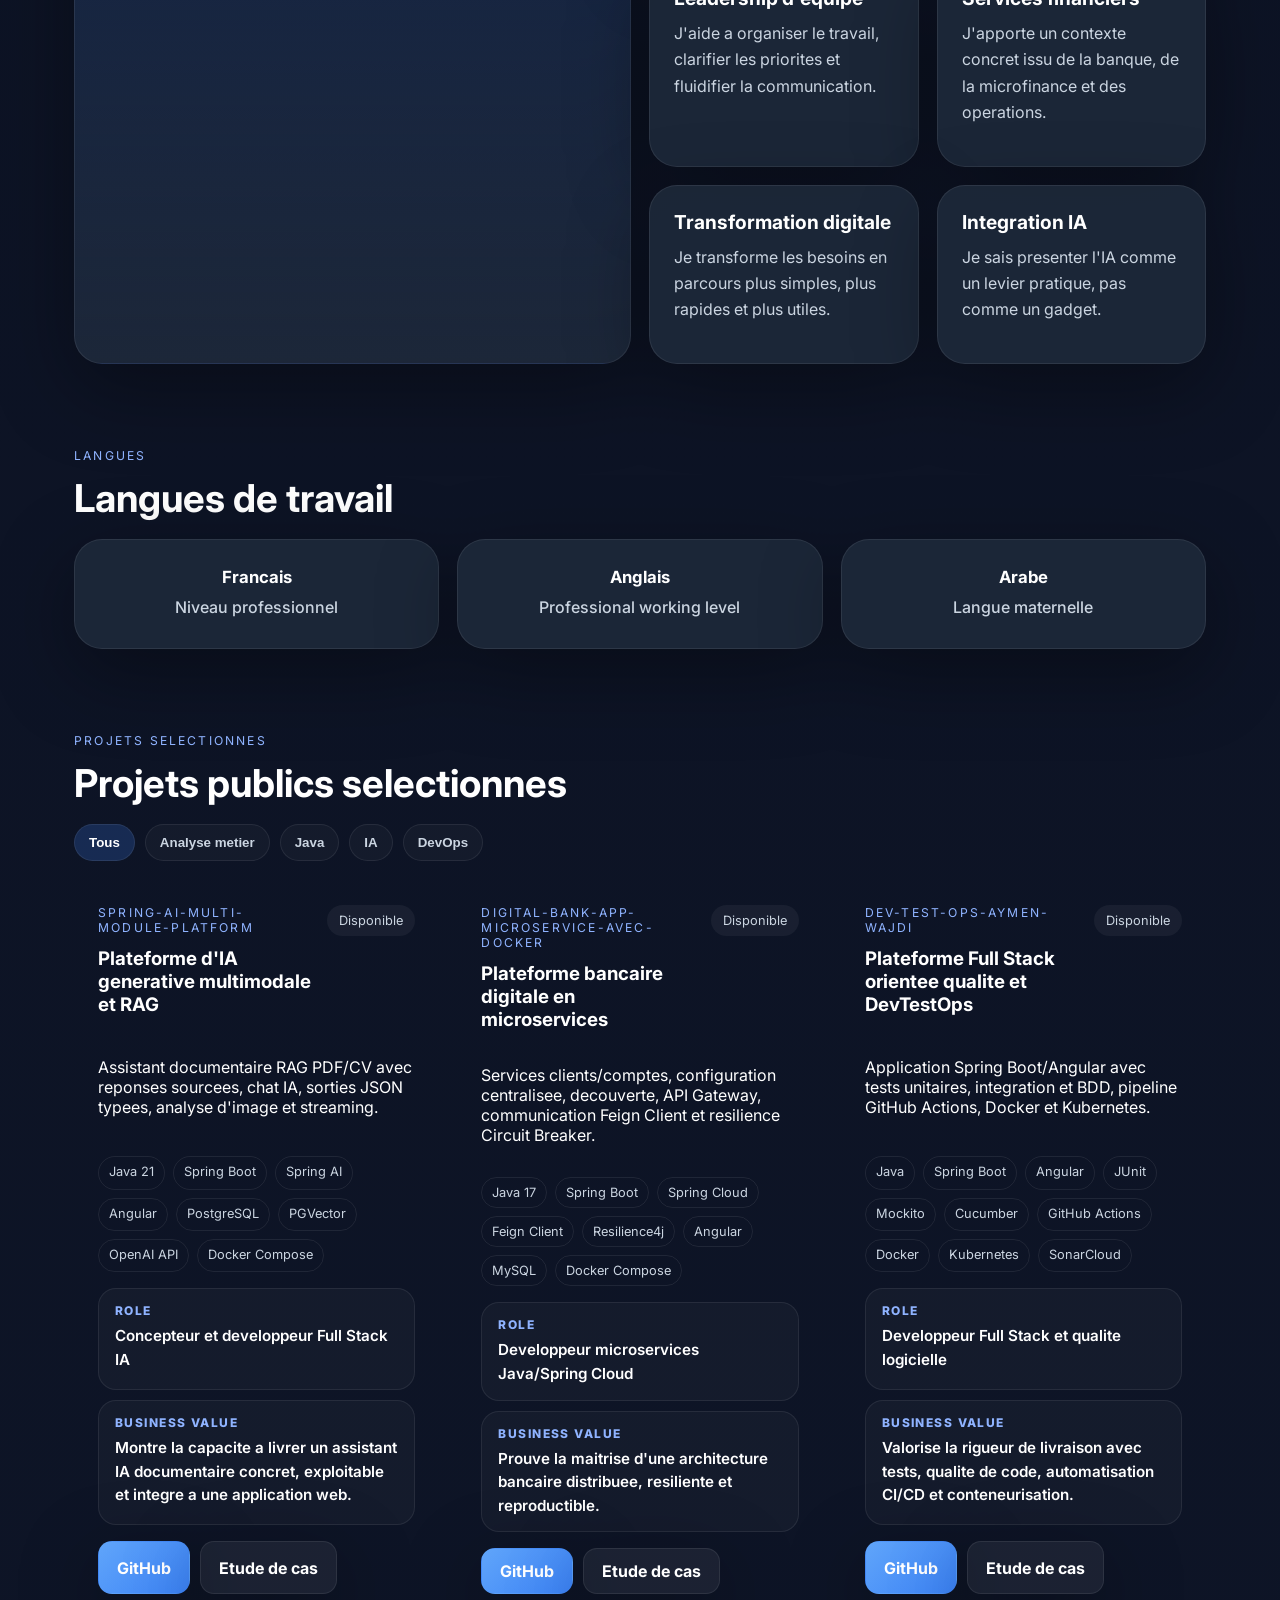
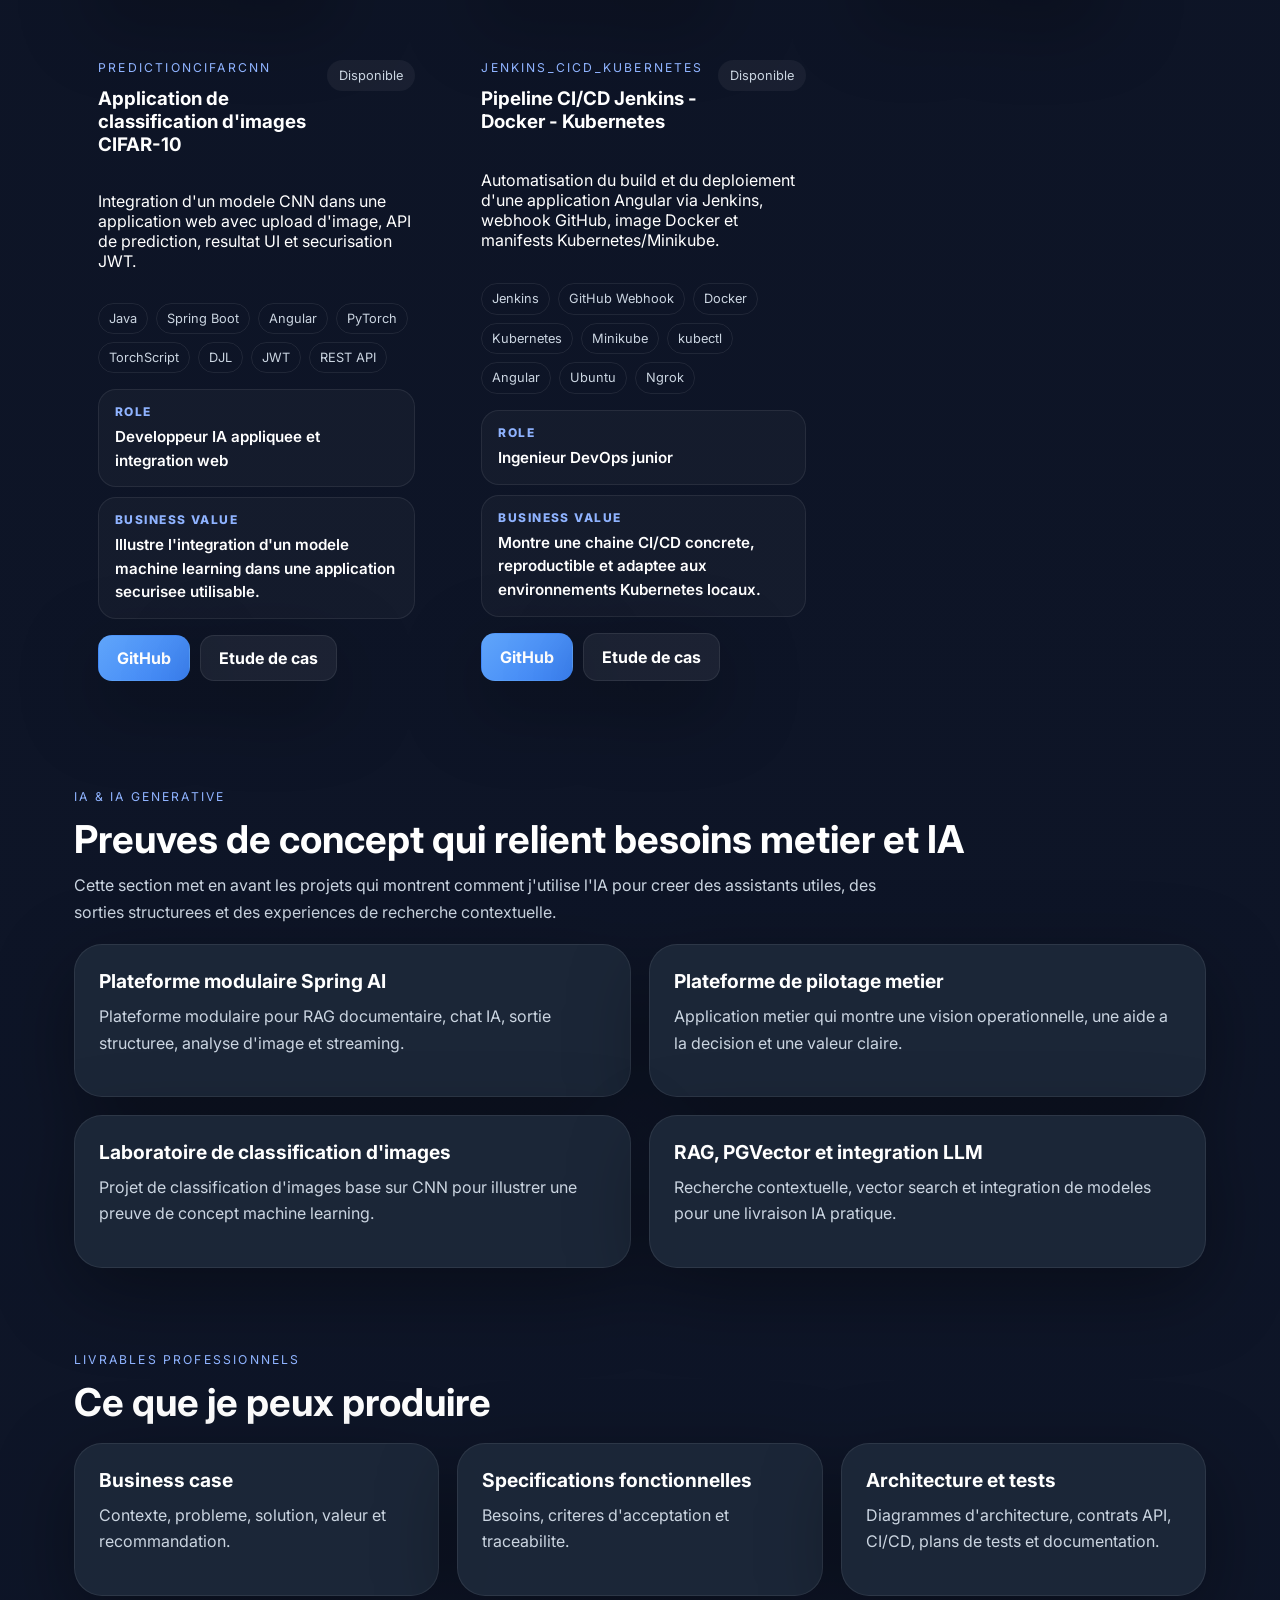
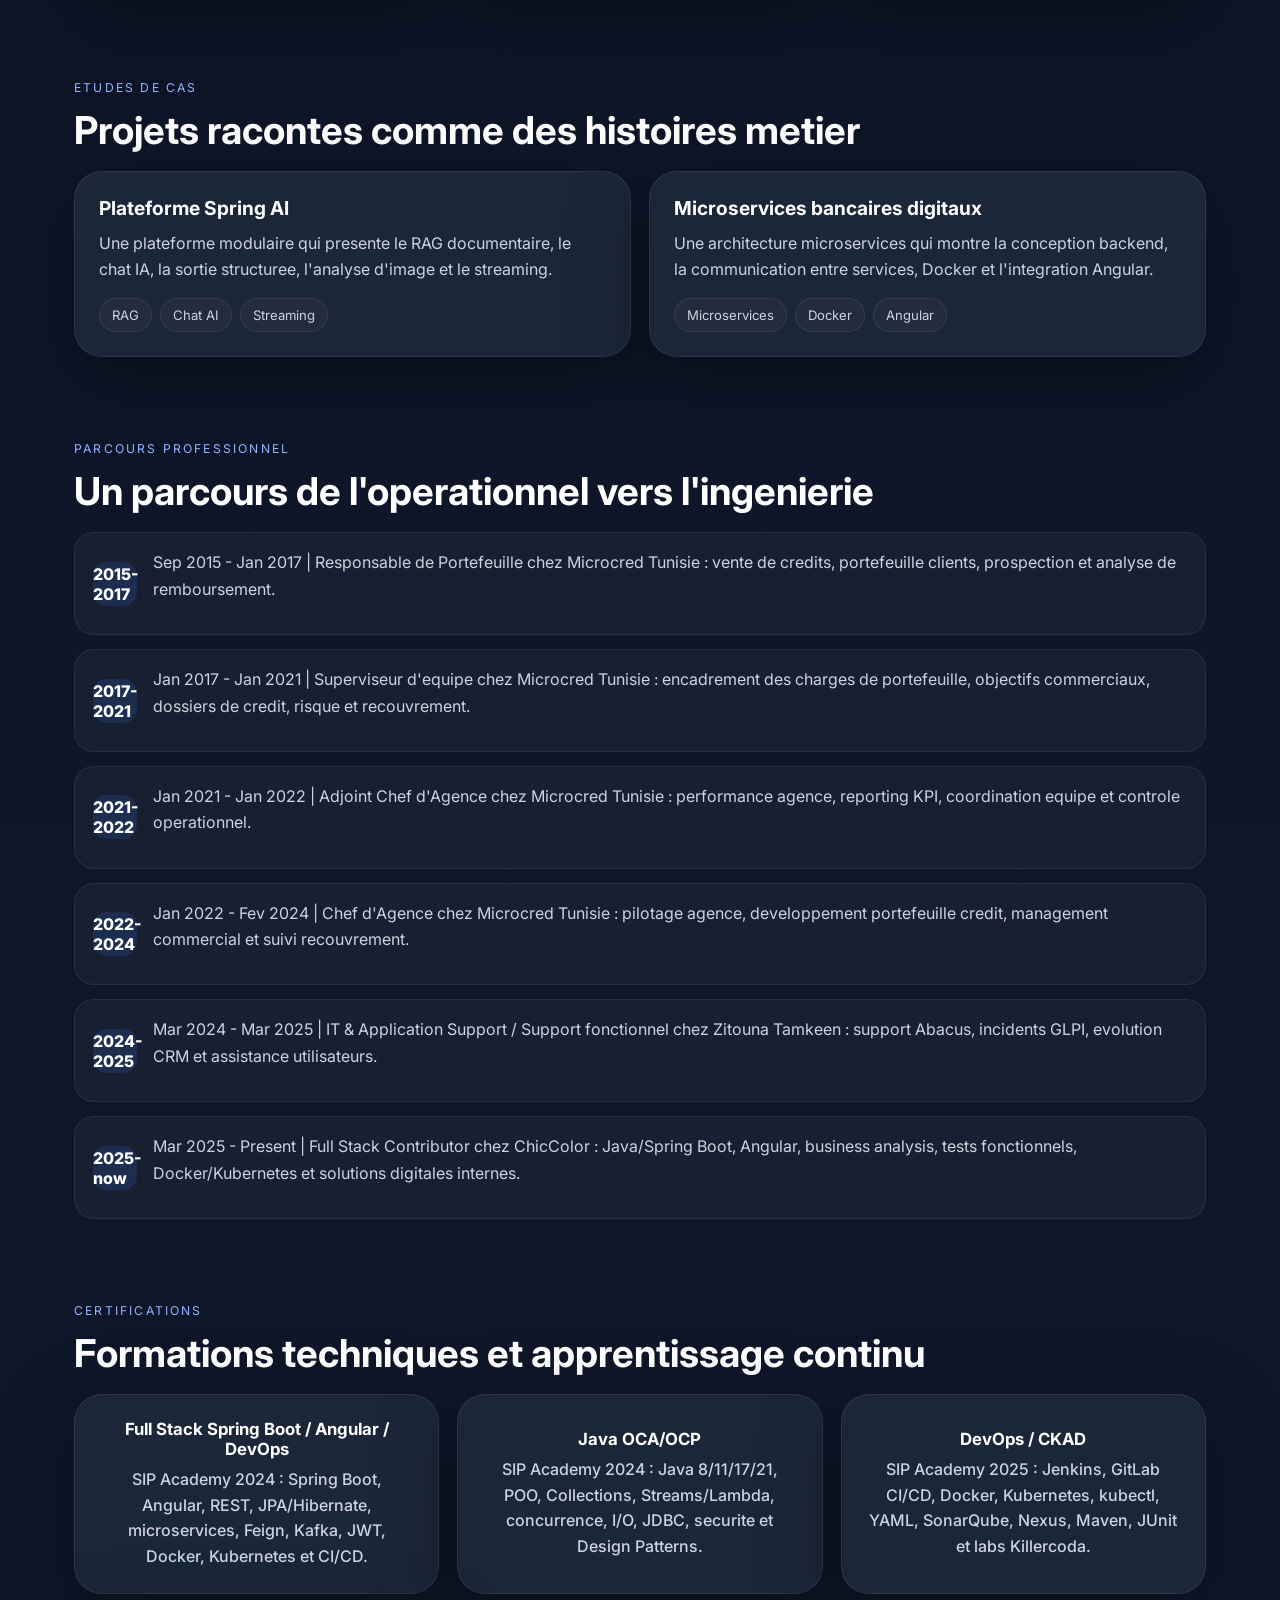
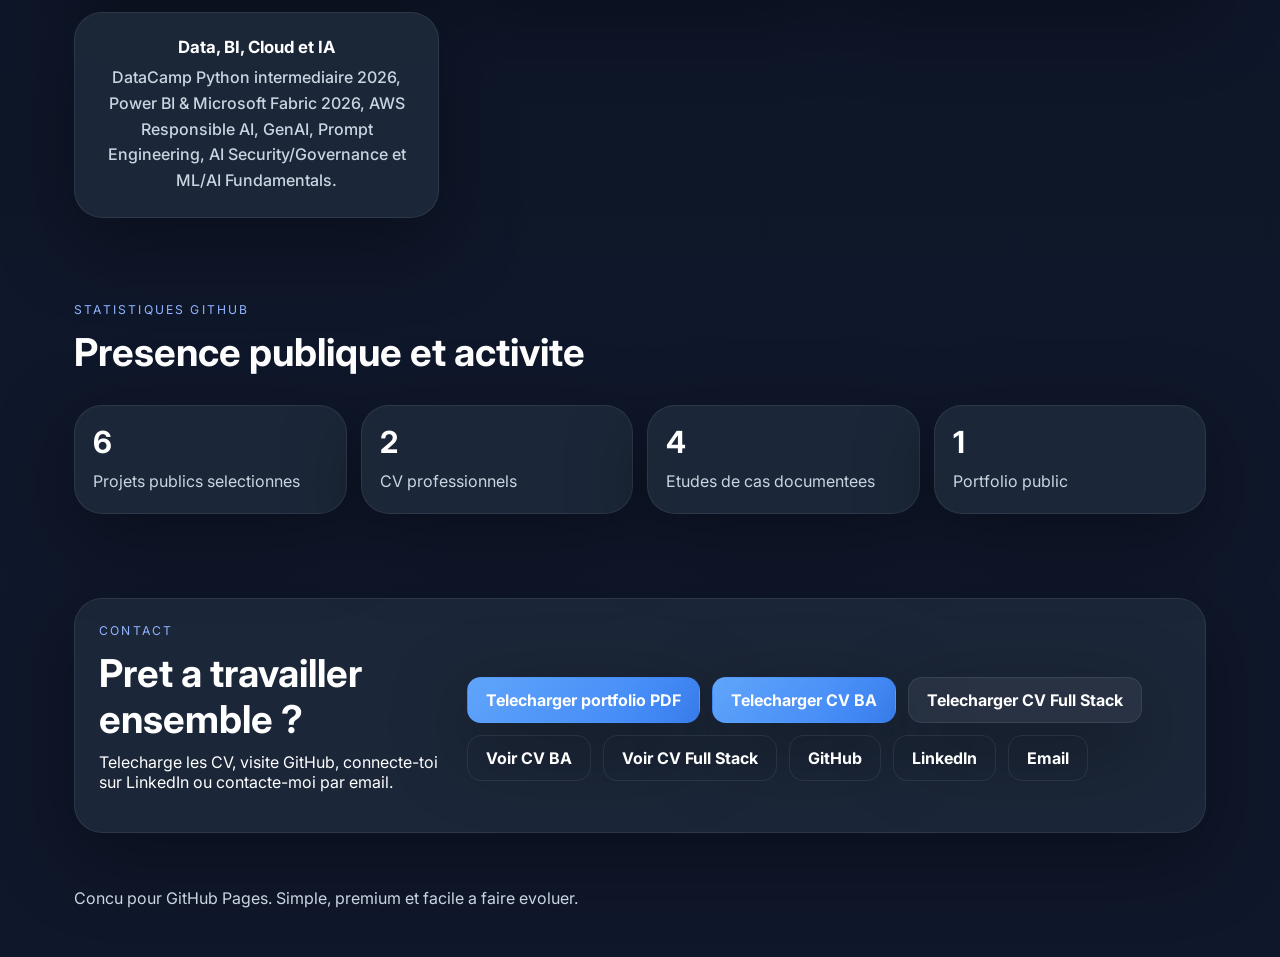
==== commit fdc282ce: "Update journey ChicColor role" ====
--- a/index.html
+++ b/index.html
@@ -488,8 +488,7 @@
           <div class="timeline-item"><span>2021-2022</span><p data-i18n="journey.step3">Jan 2021 - Jan 2022 | Deputy Branch Manager at Microcred Tunisie: branch performance, KPI reporting, team coordination and operational control.</p></div>
           <div class="timeline-item"><span>2022-2024</span><p data-i18n="journey.step4">Jan 2022 - Feb 2024 | Branch Manager at Microcred Tunisie: agency leadership, credit portfolio growth, commercial management and recovery monitoring.</p></div>
           <div class="timeline-item"><span>2024-2025</span><p data-i18n="journey.step5">Mar 2024 - Mar 2025 | IT & Application Support / Functional Support at Zitouna Tamkeen: Abacus support, GLPI incidents, CRM evolution and user assistance.</p></div>
-          <div class="timeline-item"><span>2025-now</span><p data-i18n="journey.step6">Mar 2025 - Present | Full Stack Contributor at ChicColor: business analysis, Java/Spring Boot, Angular, Docker/Kubernetes and internal digital solutions.</p></div>
-          <div class="timeline-item"><span>2026</span><p data-i18n="journey.step7">Jan 2026 - Jul 2026 | Final-Year Engineering Project at MSB: monitoring platform with Spring Boot, Angular, PostgreSQL, Keycloak, CI/CD and AI severity prediction.</p></div>
+          <div class="timeline-item"><span>2025-now</span><p data-i18n="journey.step6">Mar 2025 - Present | Full Stack Contributor at ChicColor: Java/Spring Boot, Angular, business analysis, functional testing, Docker/Kubernetes and internal digital solutions.</p></div>
         </div>
       </section>
 
--- a/styles.css
+++ b/styles.css
@@ -224,6 +224,13 @@
   box-shadow: var(--shadow);
 }
 
+.section-lead {
+  margin: 0;
+  max-width: 820px;
+  color: var(--muted);
+  line-height: 1.7;
+}
+
 .hero-copy {
   padding: 34px;
 }
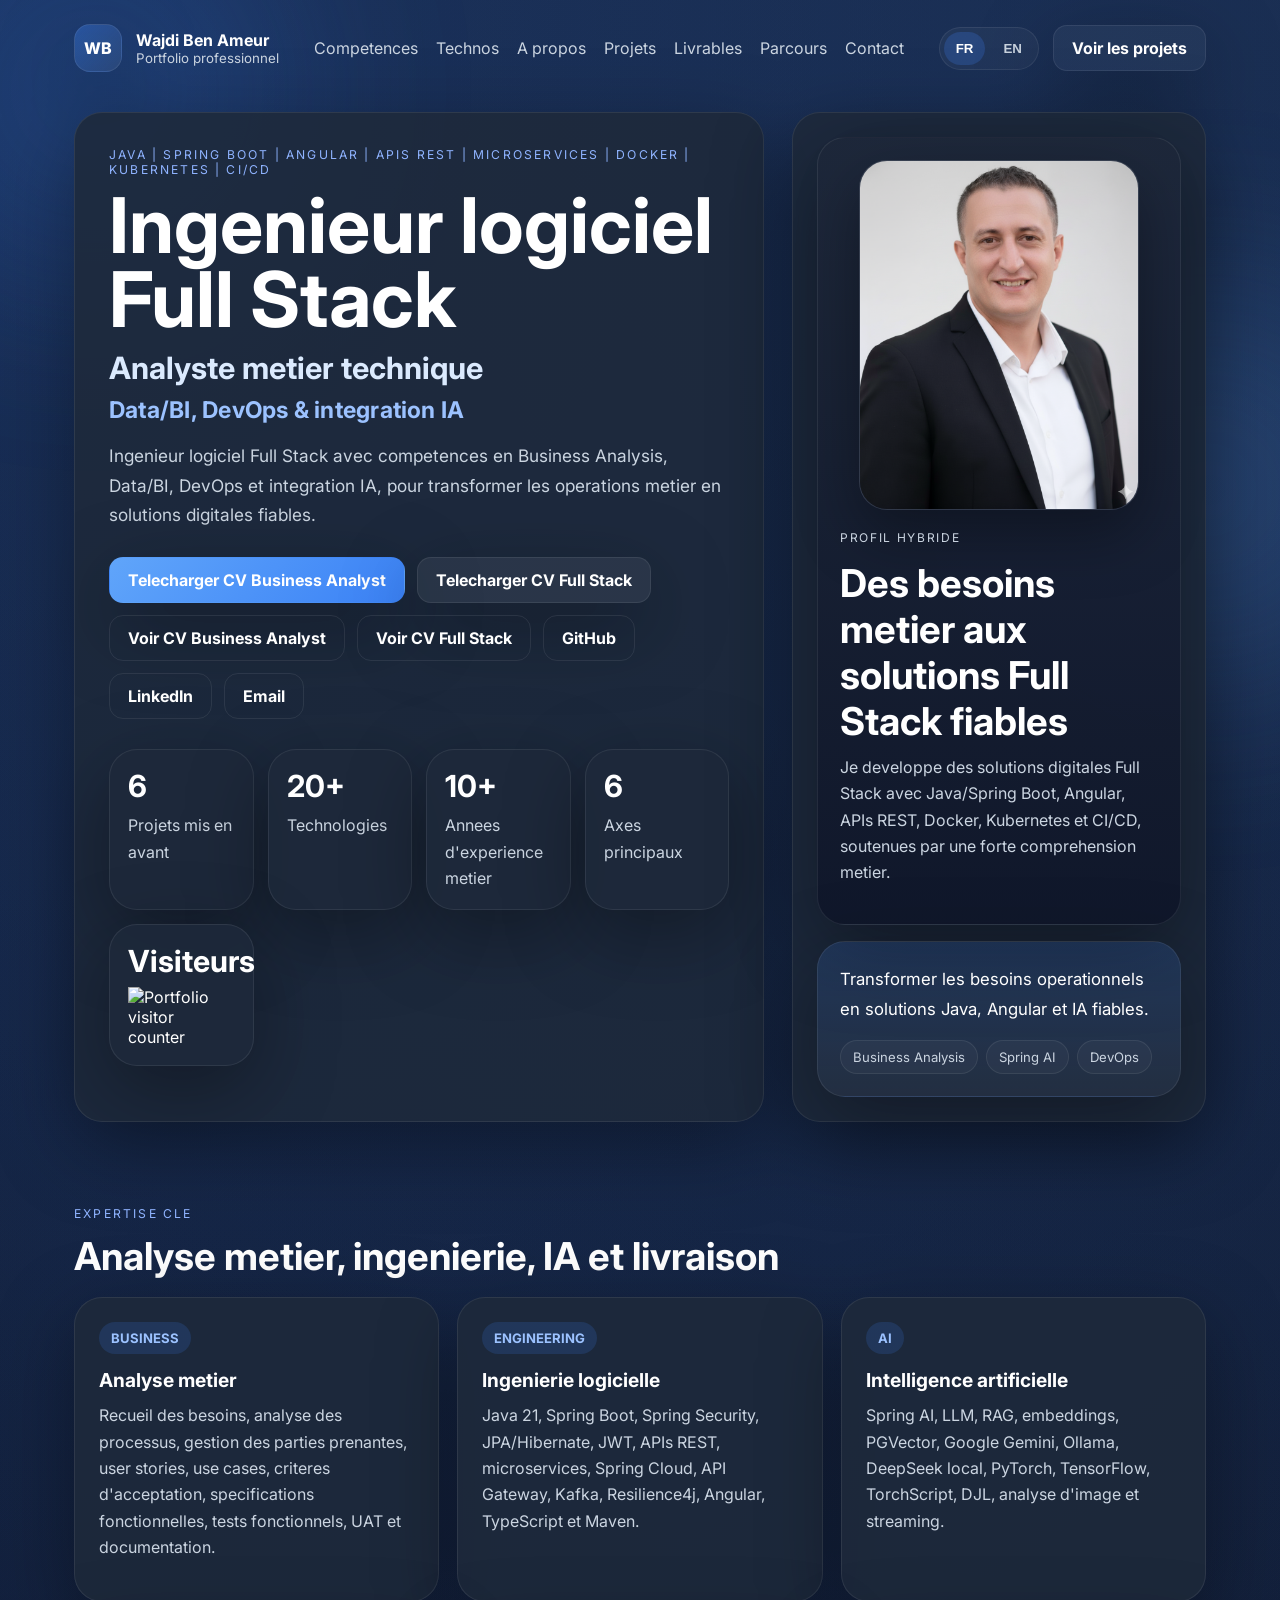
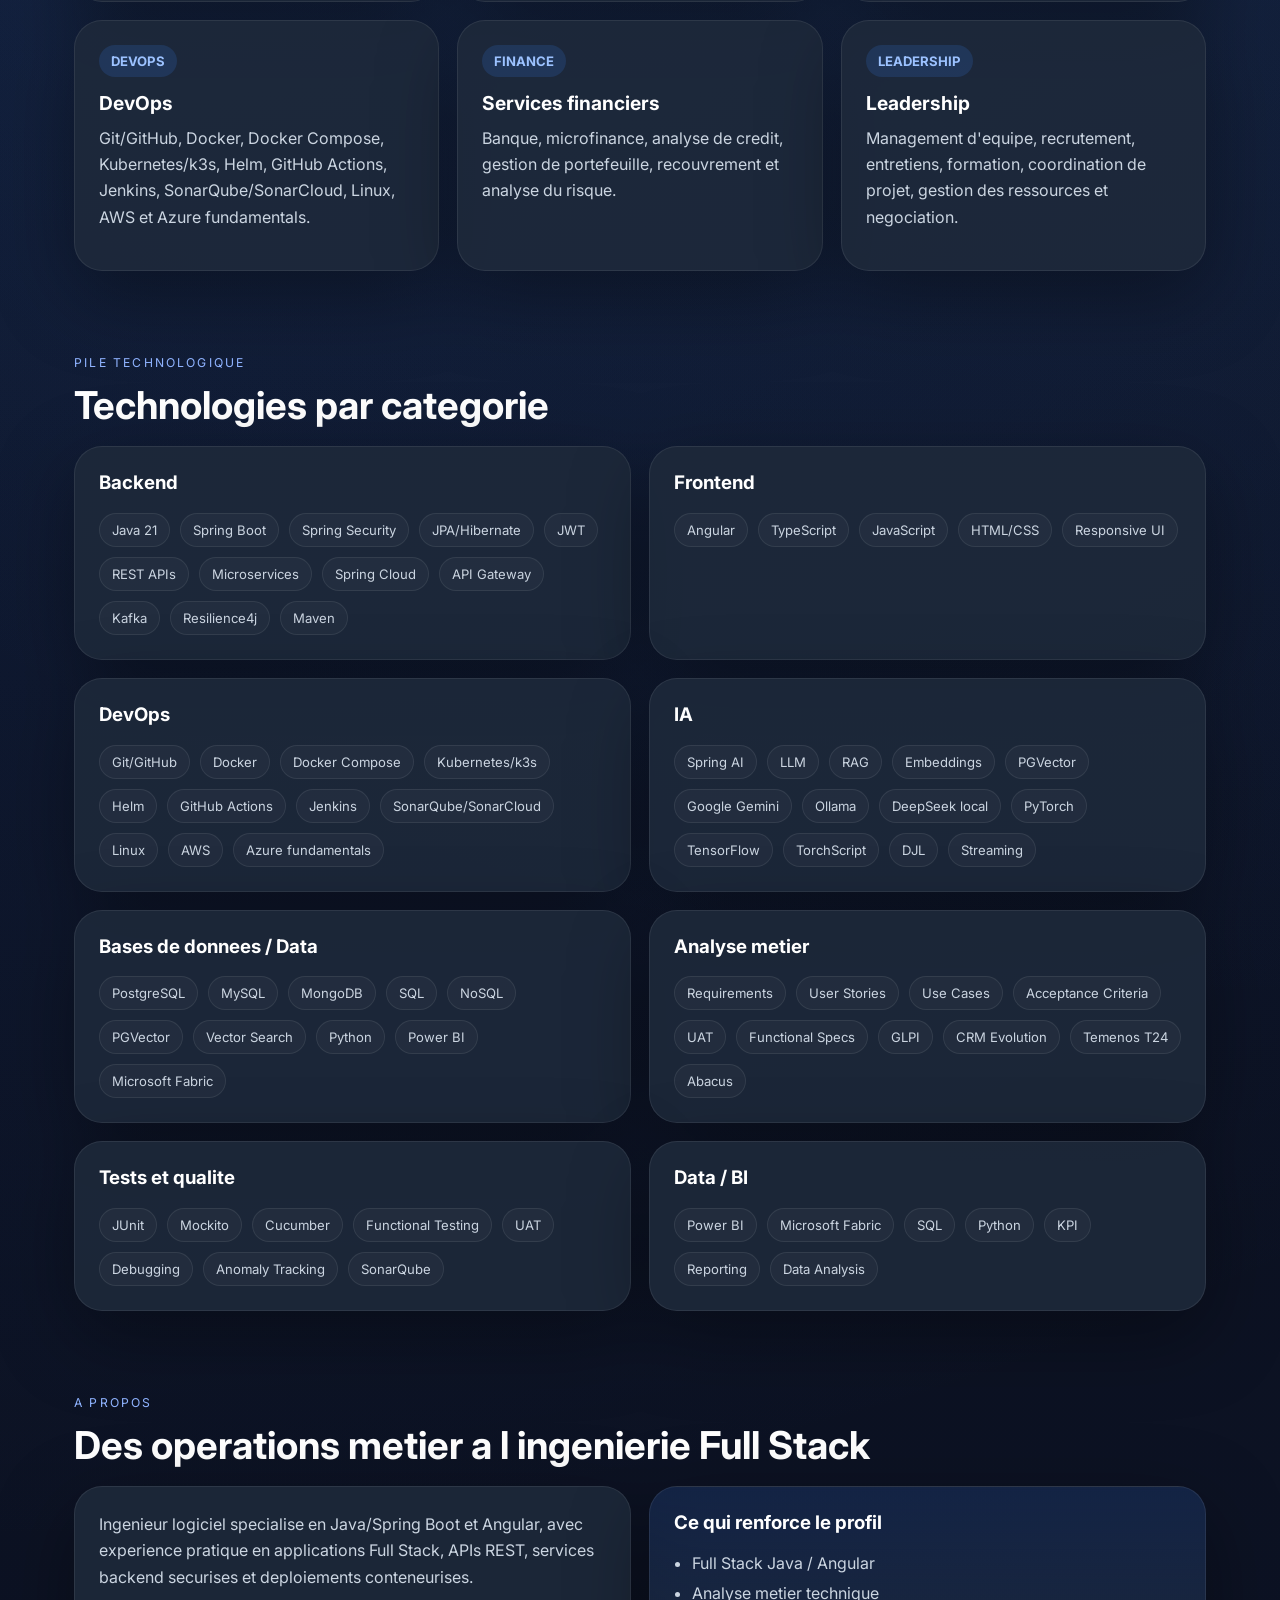
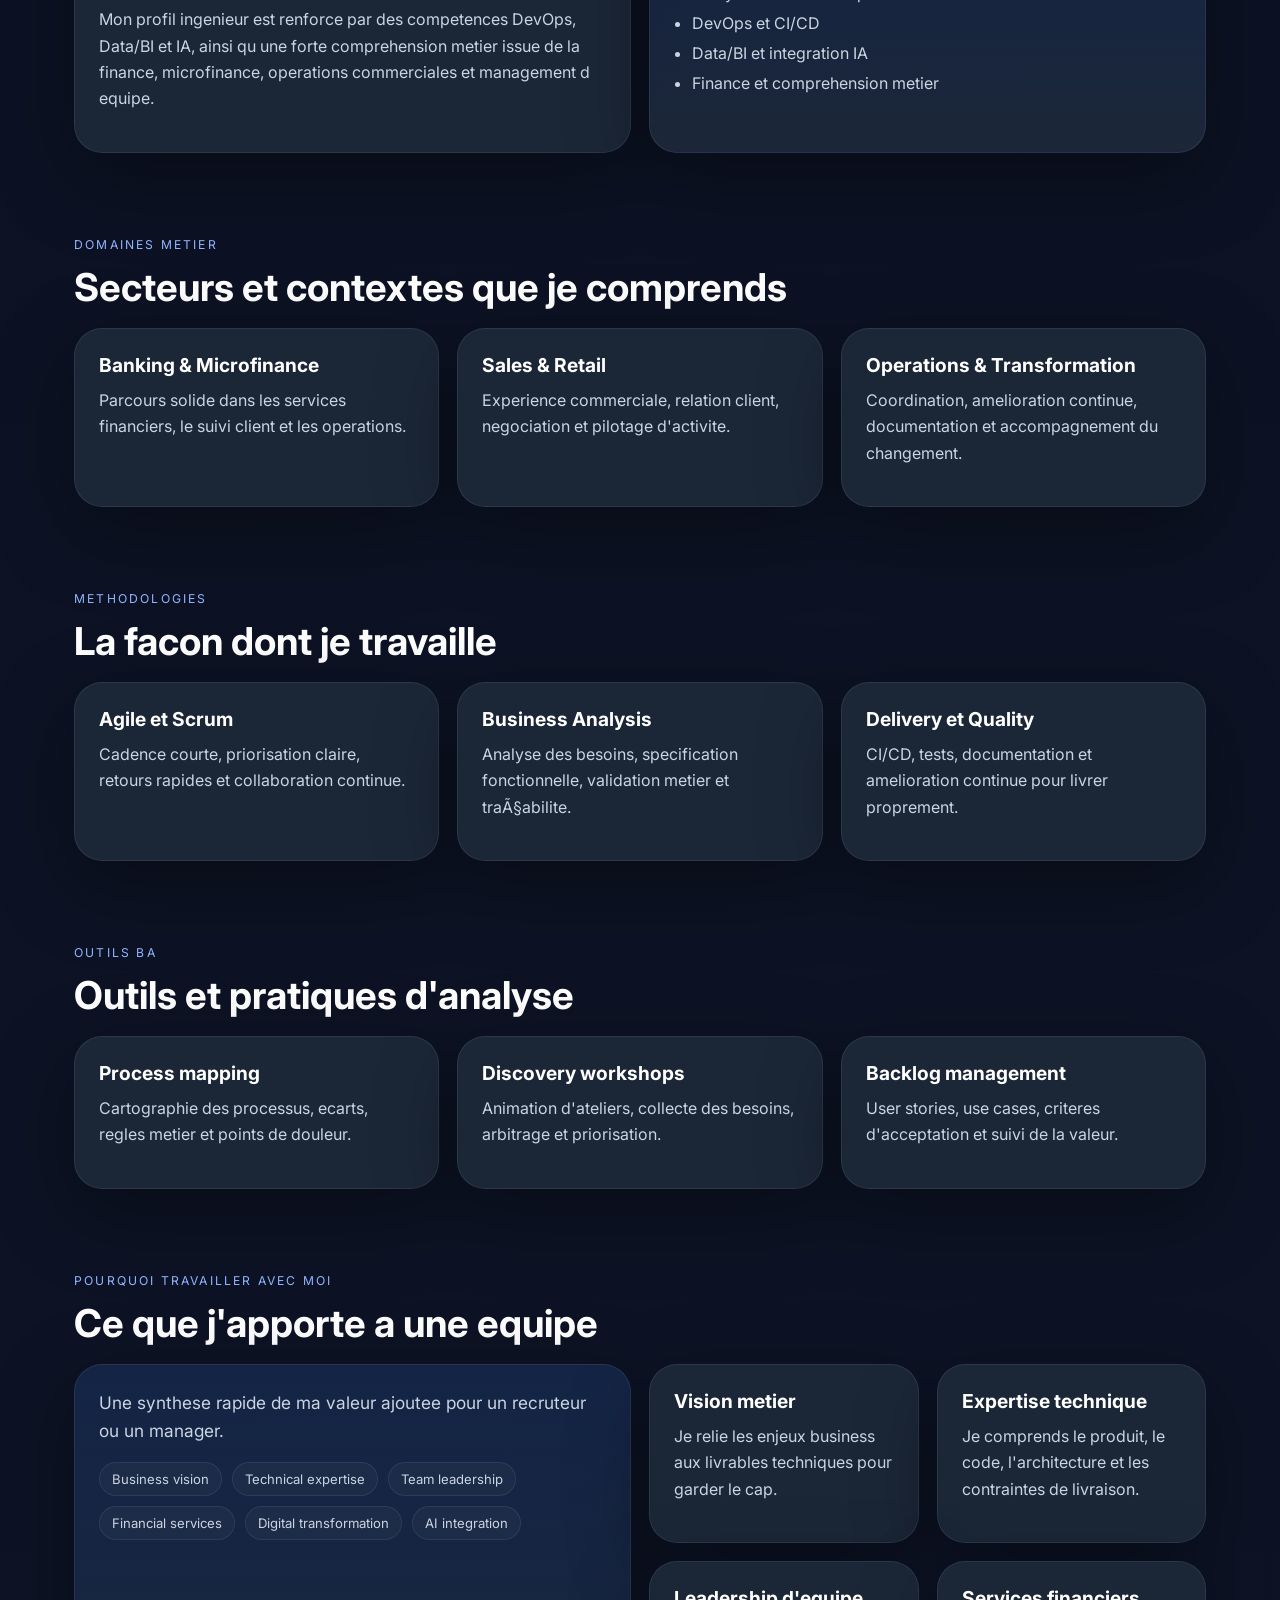
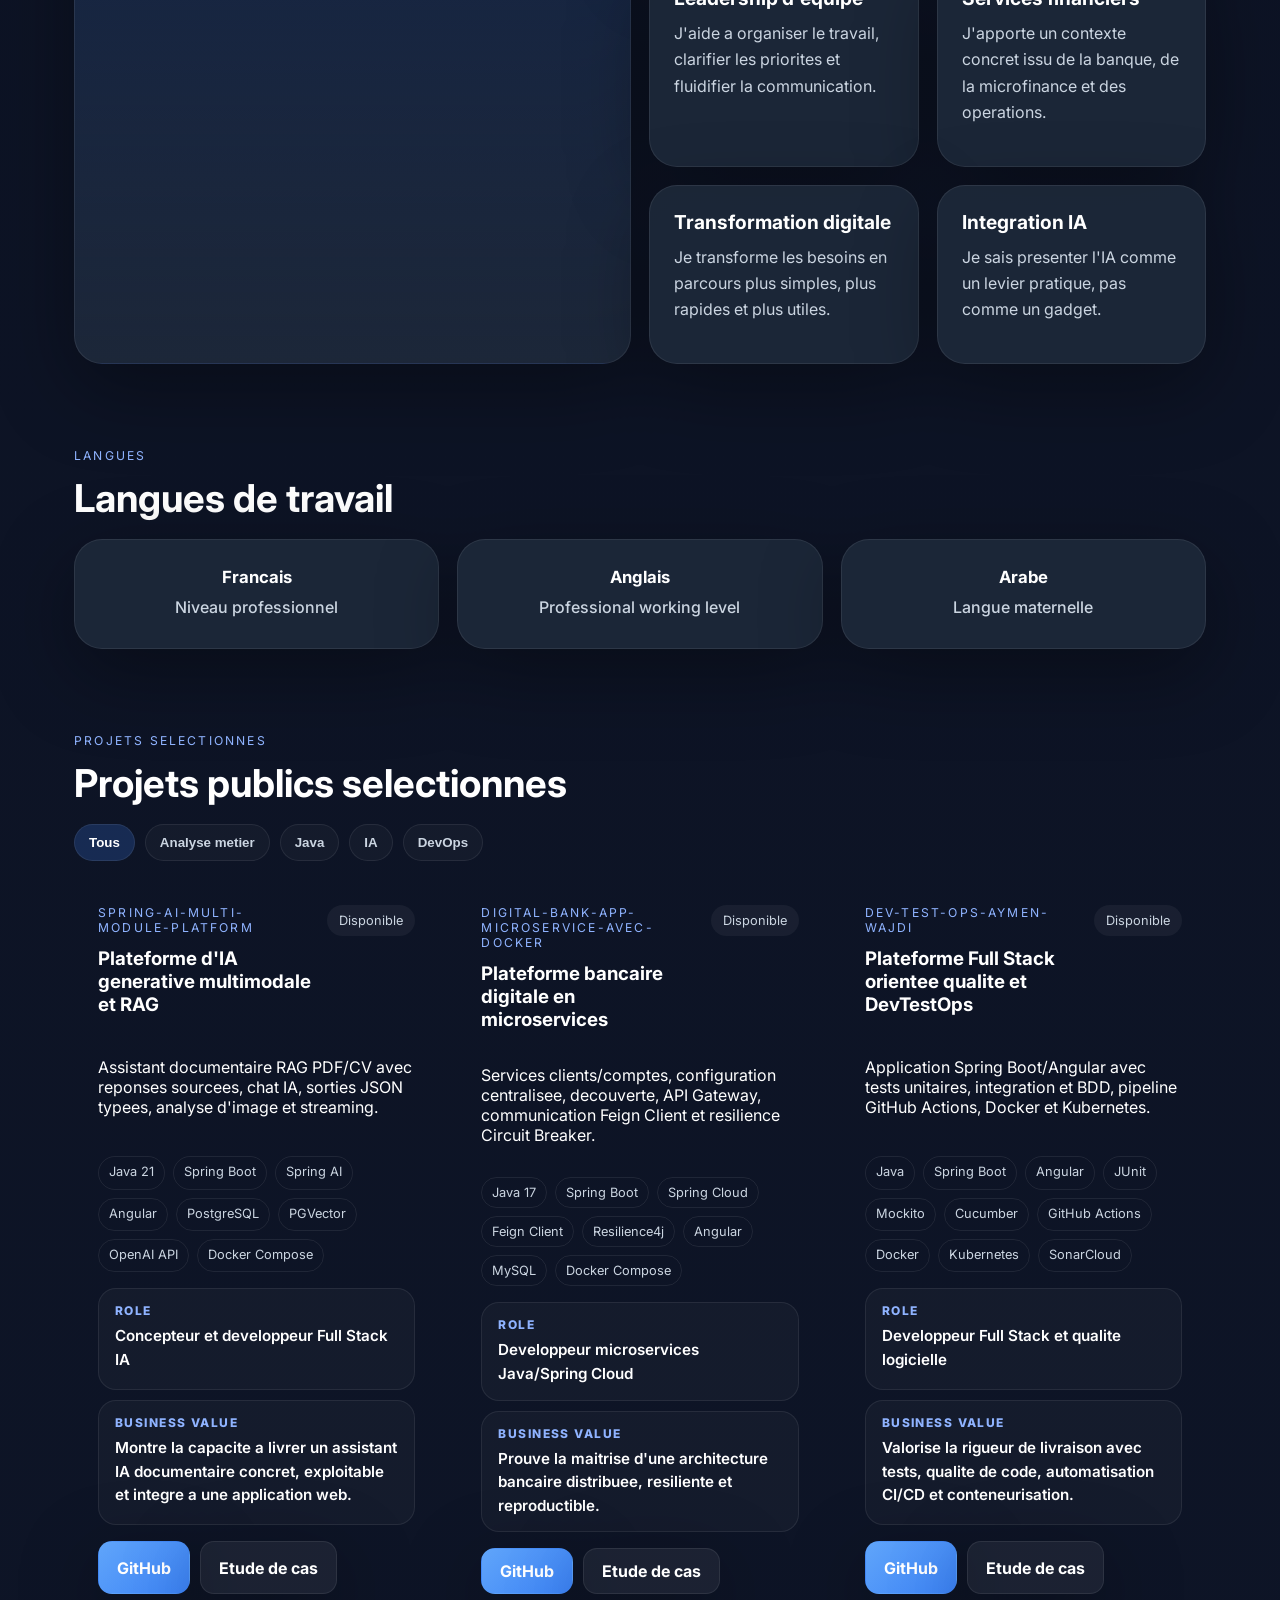
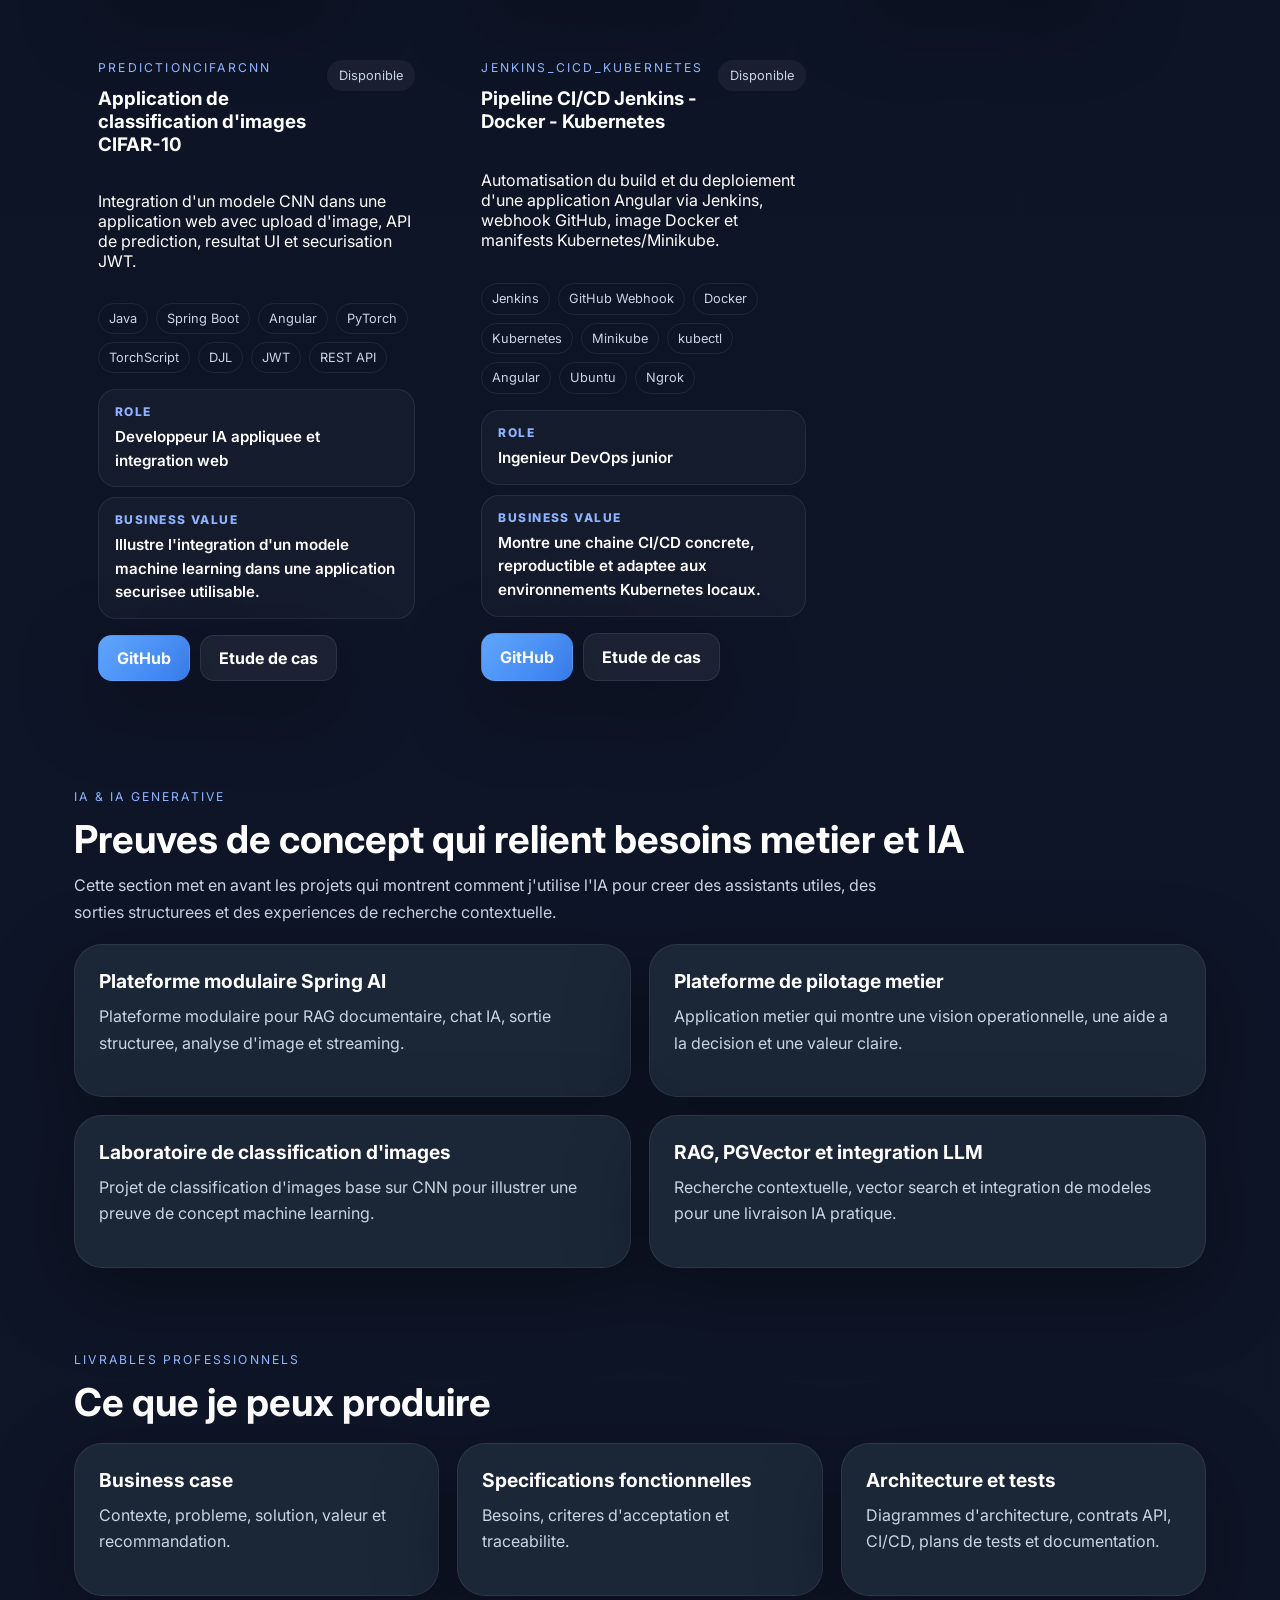
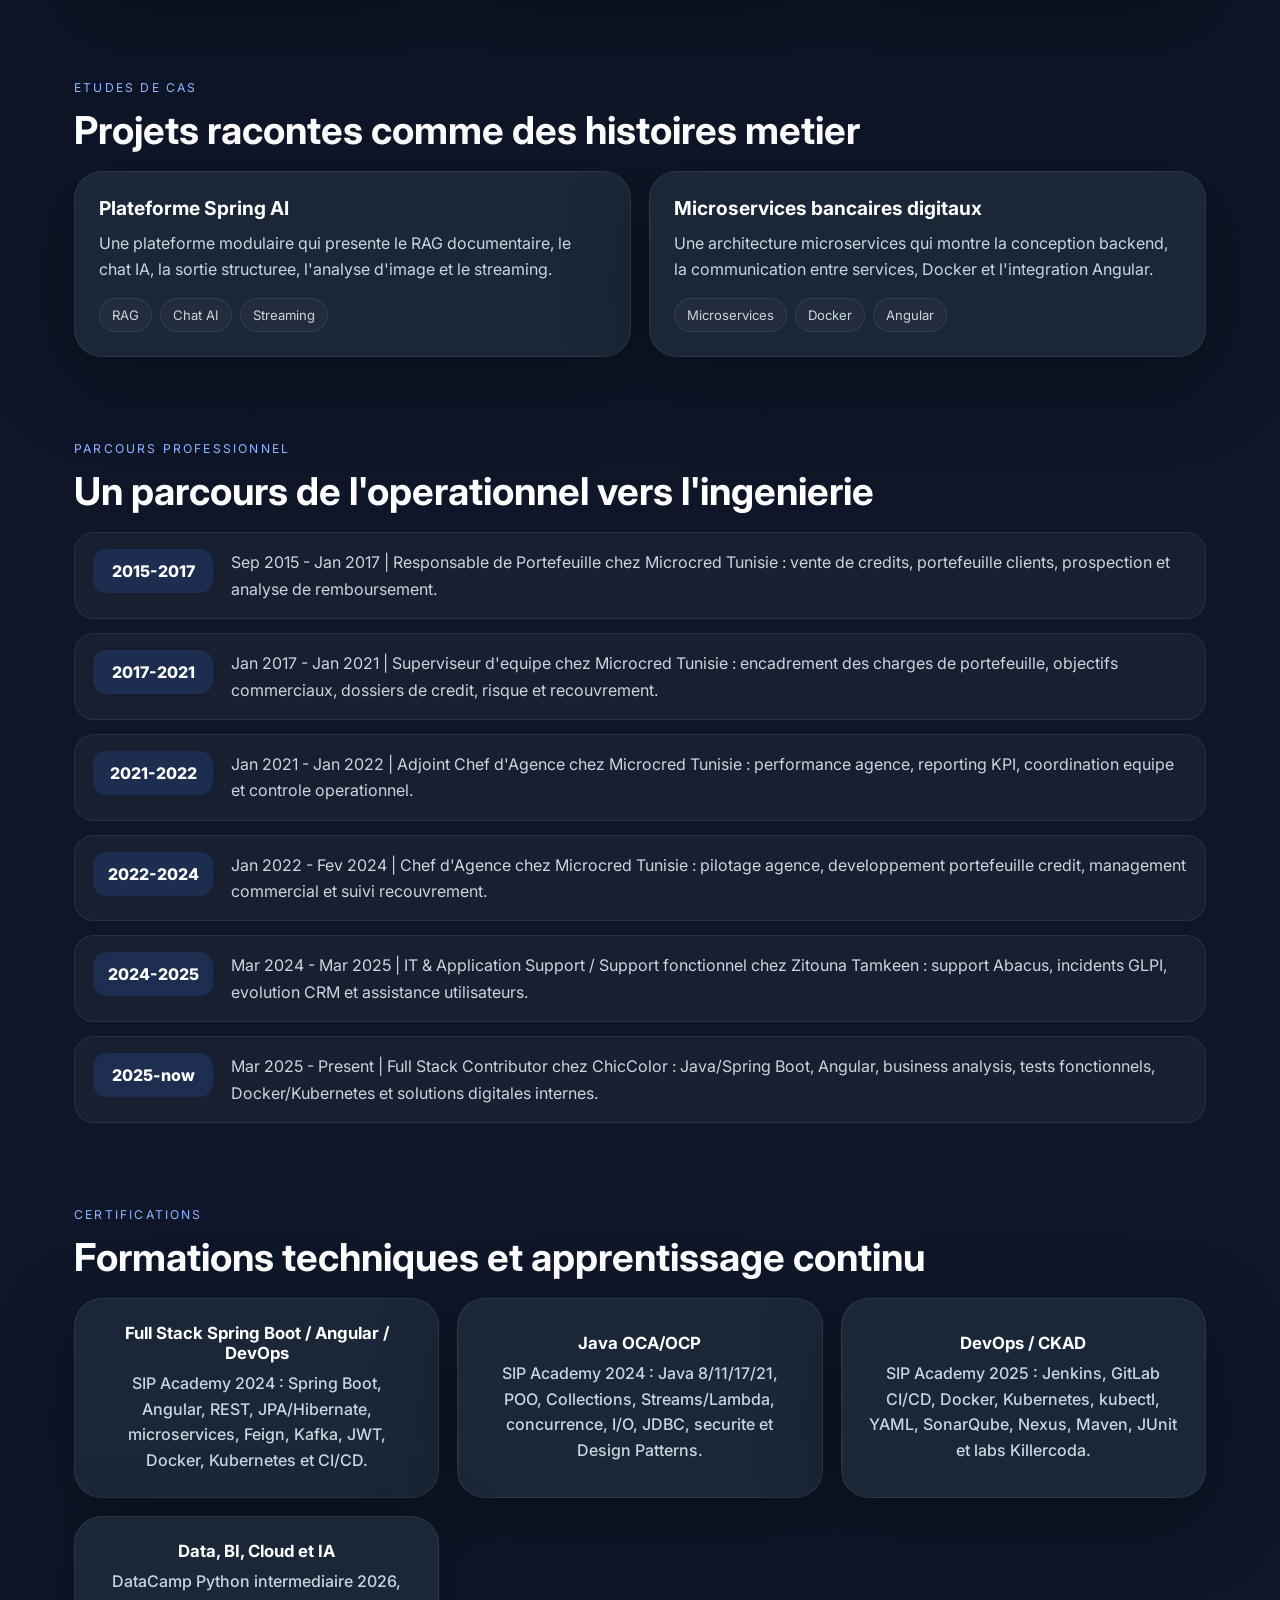
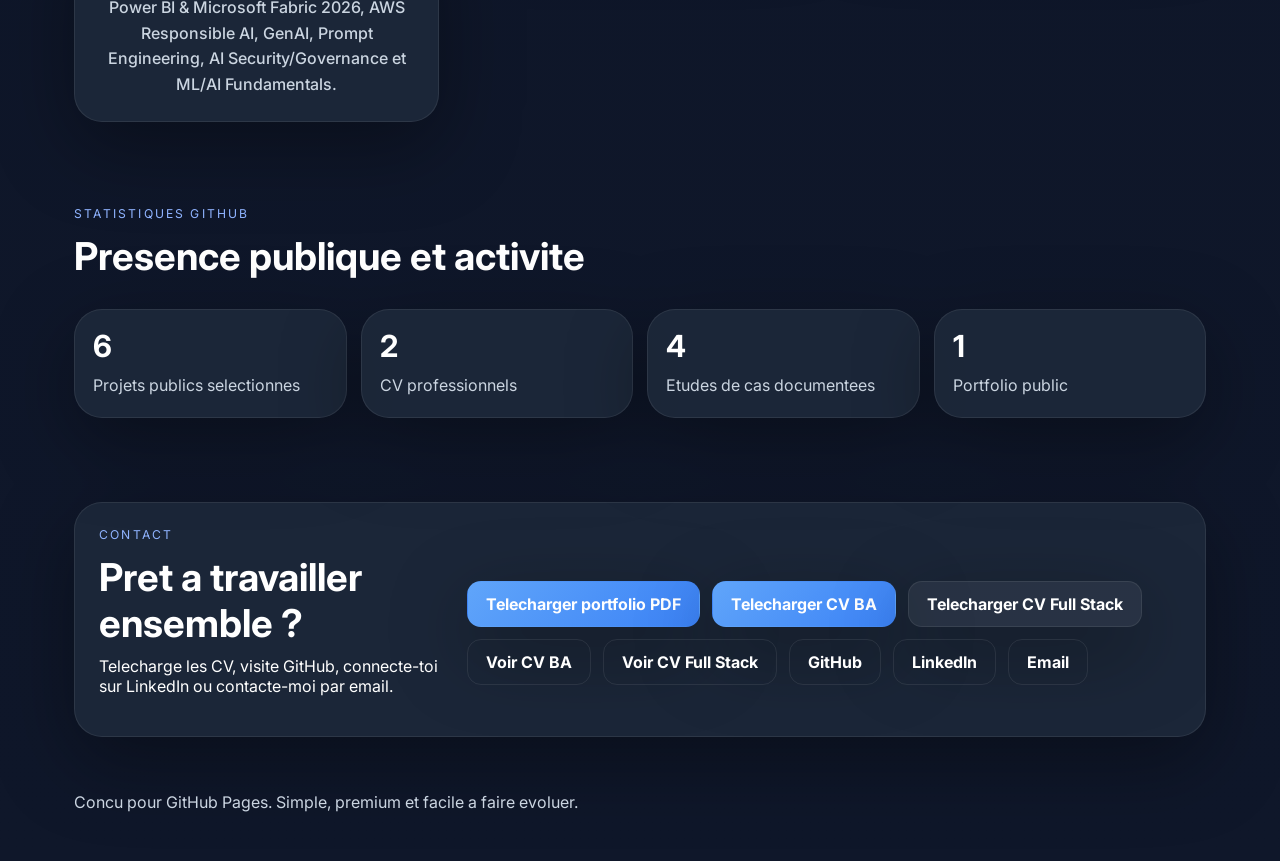
==== commit d98ebf80: "Fix journey layout and add visitor counter" ====
--- a/index.html
+++ b/index.html
@@ -104,6 +104,14 @@
               <strong>6</strong>
               <span data-i18n="stats.focus">Core focus areas</span>
             </article>
+            <article class="stat-card visitor-card">
+              <strong data-i18n="stats.visitors">Visitors</strong>
+              <img
+                class="visitor-counter"
+                src="https://hits.sh/wajdibenameur.github.io.svg?style=for-the-badge&label=visitors&color=1d4ed8&labelColor=0f172a"
+                alt="Portfolio visitor counter"
+              />
+            </article>
           </div>
         </div>
 
--- a/styles.css
+++ b/styles.css
@@ -1,4 +1,4 @@
-:root {
+﻿:root {
   color-scheme: dark;
   --bg: #0f172a;
   --panel: #111c33;
@@ -319,6 +319,15 @@
   color: var(--muted);
   line-height: 1.65;
 }
+.visitor-card {
+  gap: 10px;
+}
+
+.visitor-counter {
+  max-width: 100%;
+  height: 28px;
+  object-fit: contain;
+}
 
 .hero-panel {
   padding: 24px;
@@ -595,9 +604,9 @@
 
 .timeline-item {
   display: grid;
-  grid-template-columns: 44px 1fr;
-  gap: 16px;
-  align-items: center;
+  grid-template-columns: minmax(92px, 120px) 1fr;
+  gap: 18px;
+  align-items: start;
   padding: 16px 18px;
   border-radius: var(--radius-lg);
   background: rgba(255, 255, 255, 0.04);
@@ -605,13 +614,20 @@
 }
 
 .timeline-item span {
-  width: 44px;
-  height: 44px;
+  min-width: 92px;
+  min-height: 44px;
+  padding: 0 12px;
   display: grid;
   place-items: center;
   border-radius: 14px;
   background: rgba(59, 130, 246, 0.16);
   font-weight: 800;
+  white-space: nowrap;
+}
+
+.timeline-item p {
+  margin: 0;
+  line-height: 1.65;
 }
 
 .skill-card {
@@ -731,4 +747,11 @@
   .ghost-btn {
     width: 100%;
   }
-}
+  .timeline-item {
+    grid-template-columns: 1fr;
+  }
+
+  .timeline-item span {
+    justify-self: start;
+  }
+}
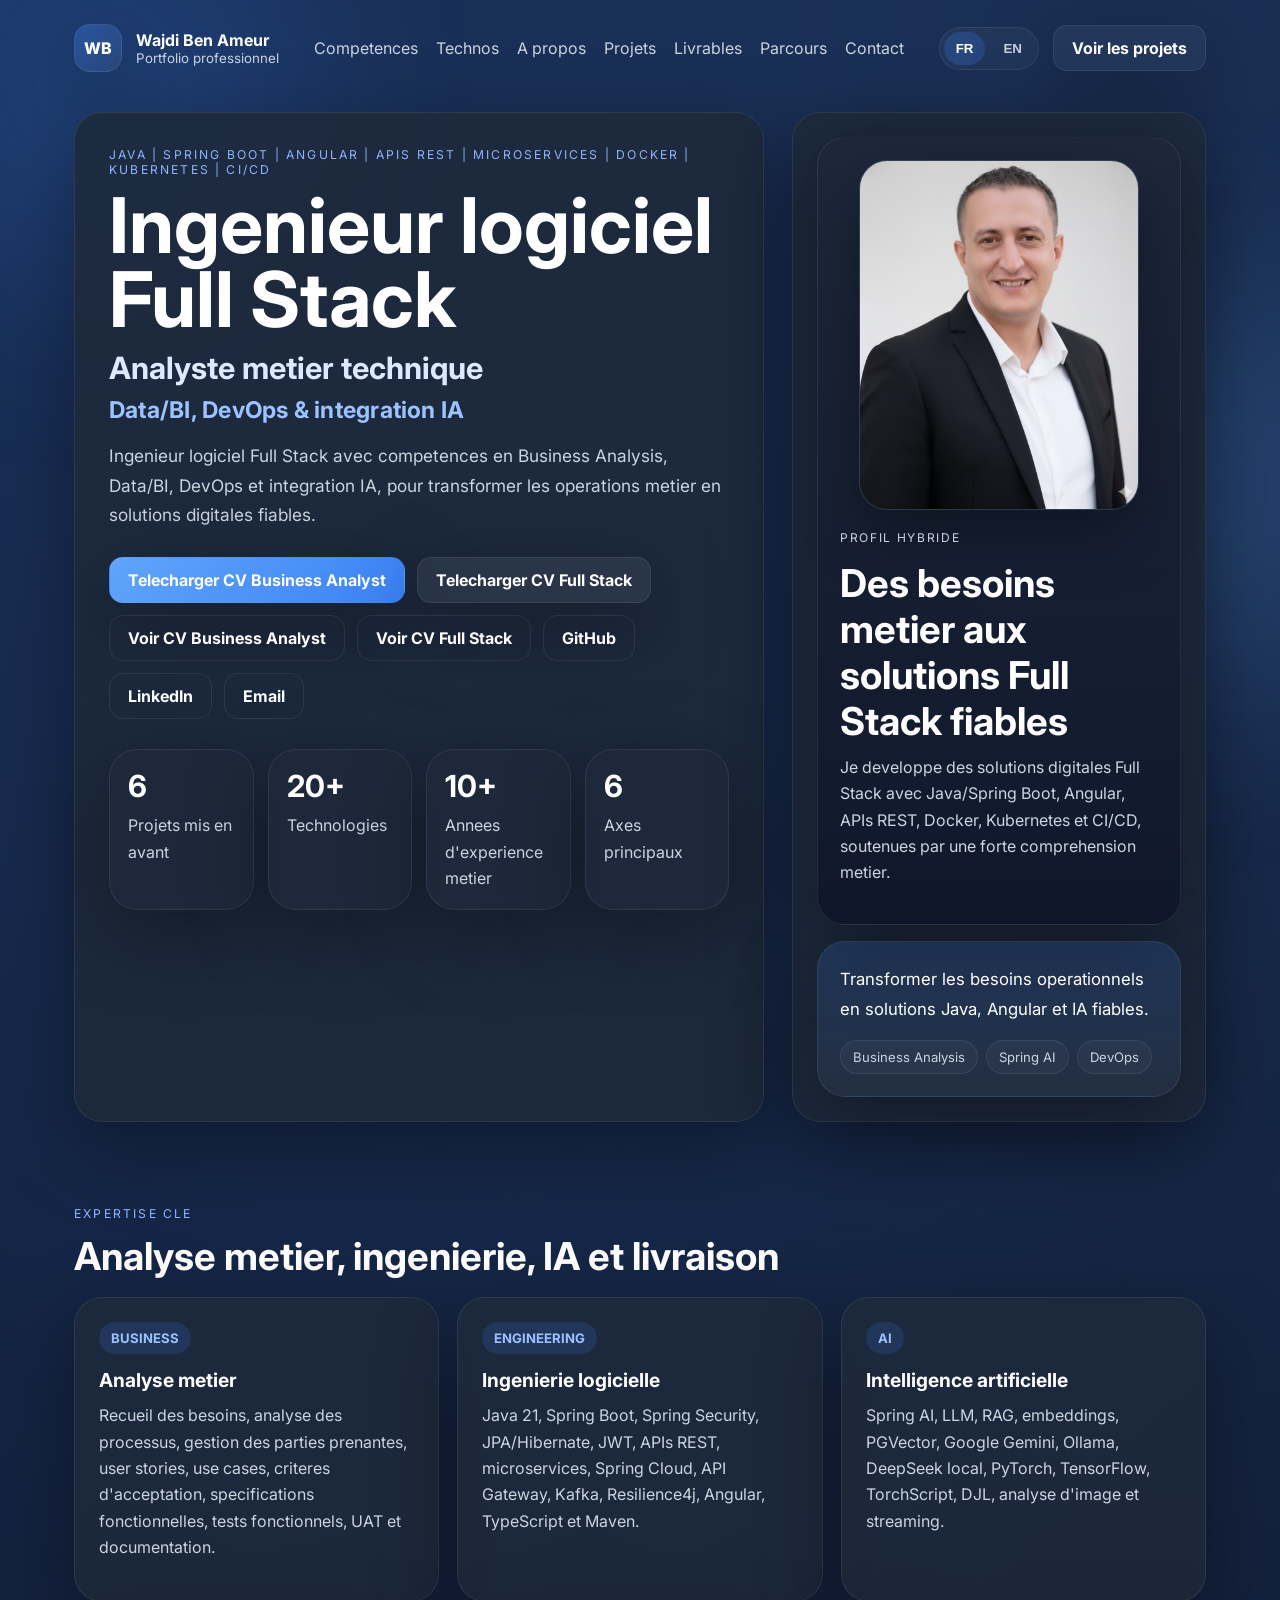
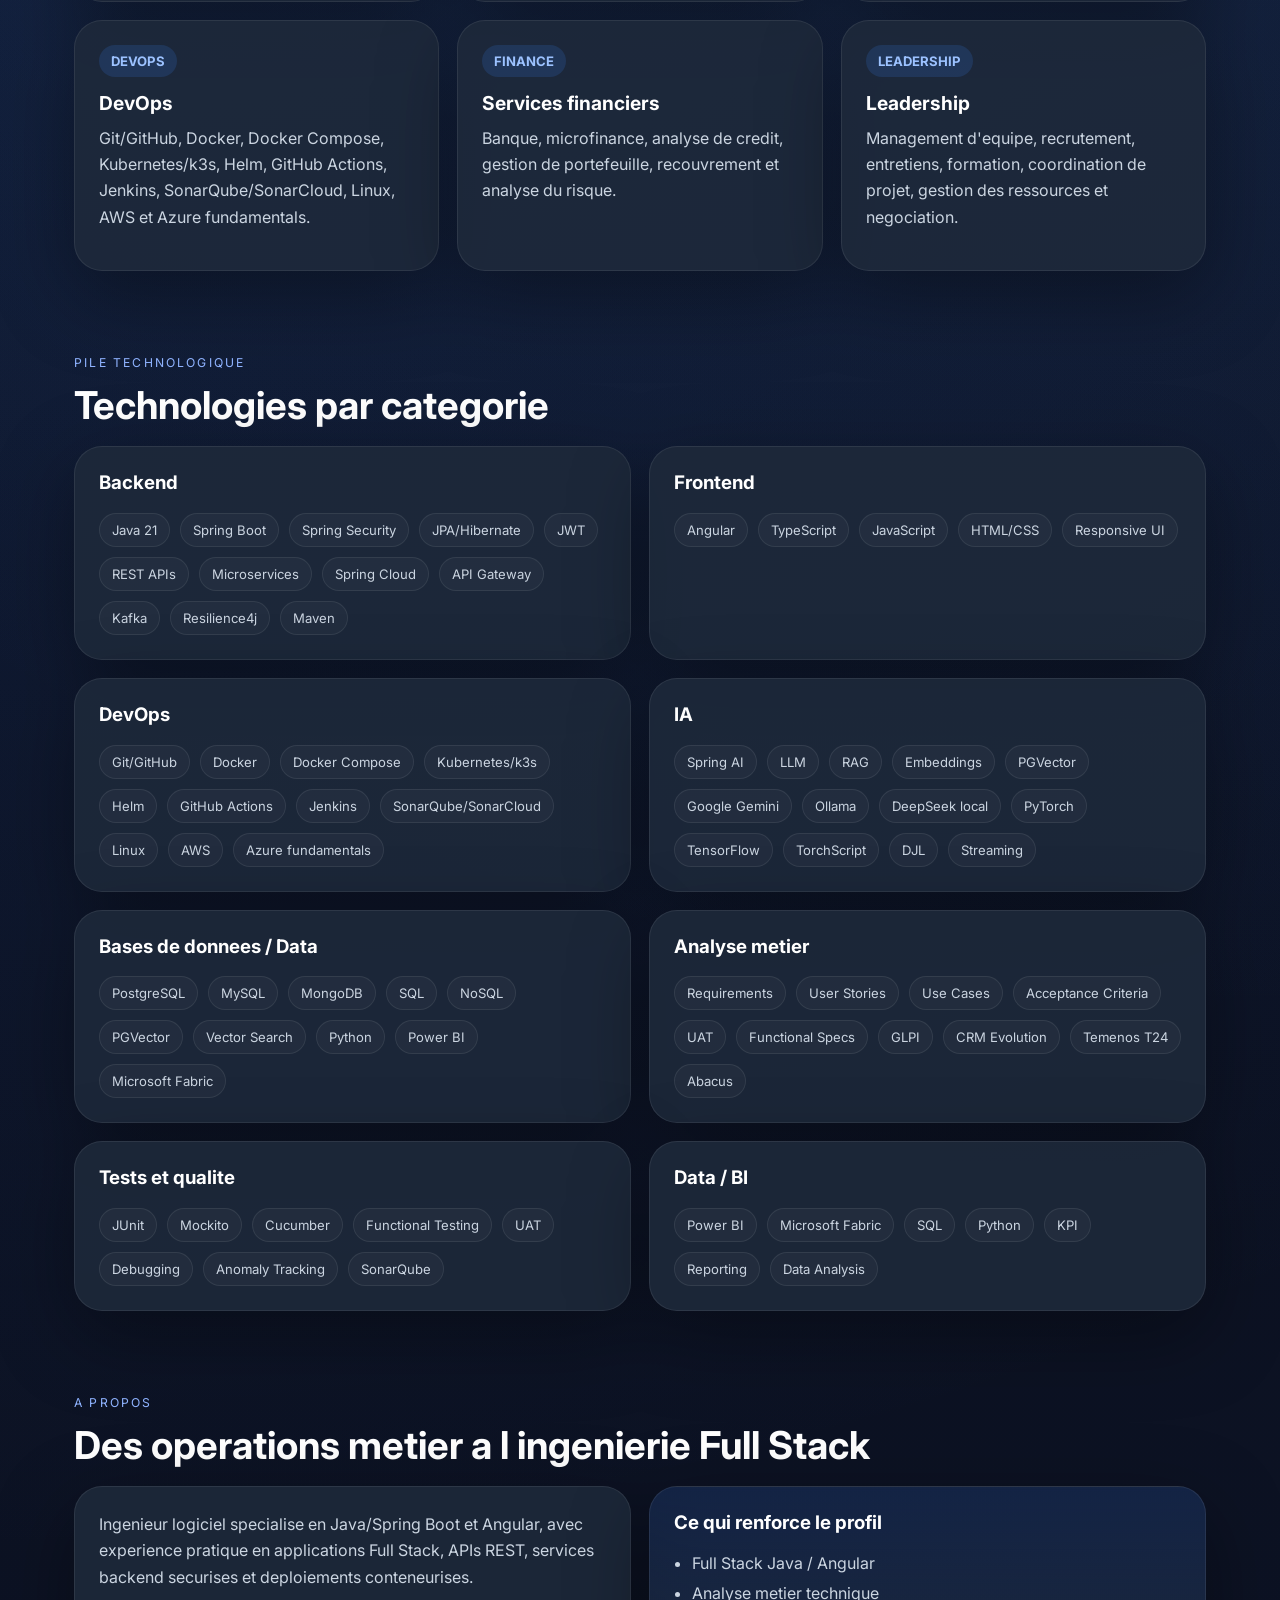
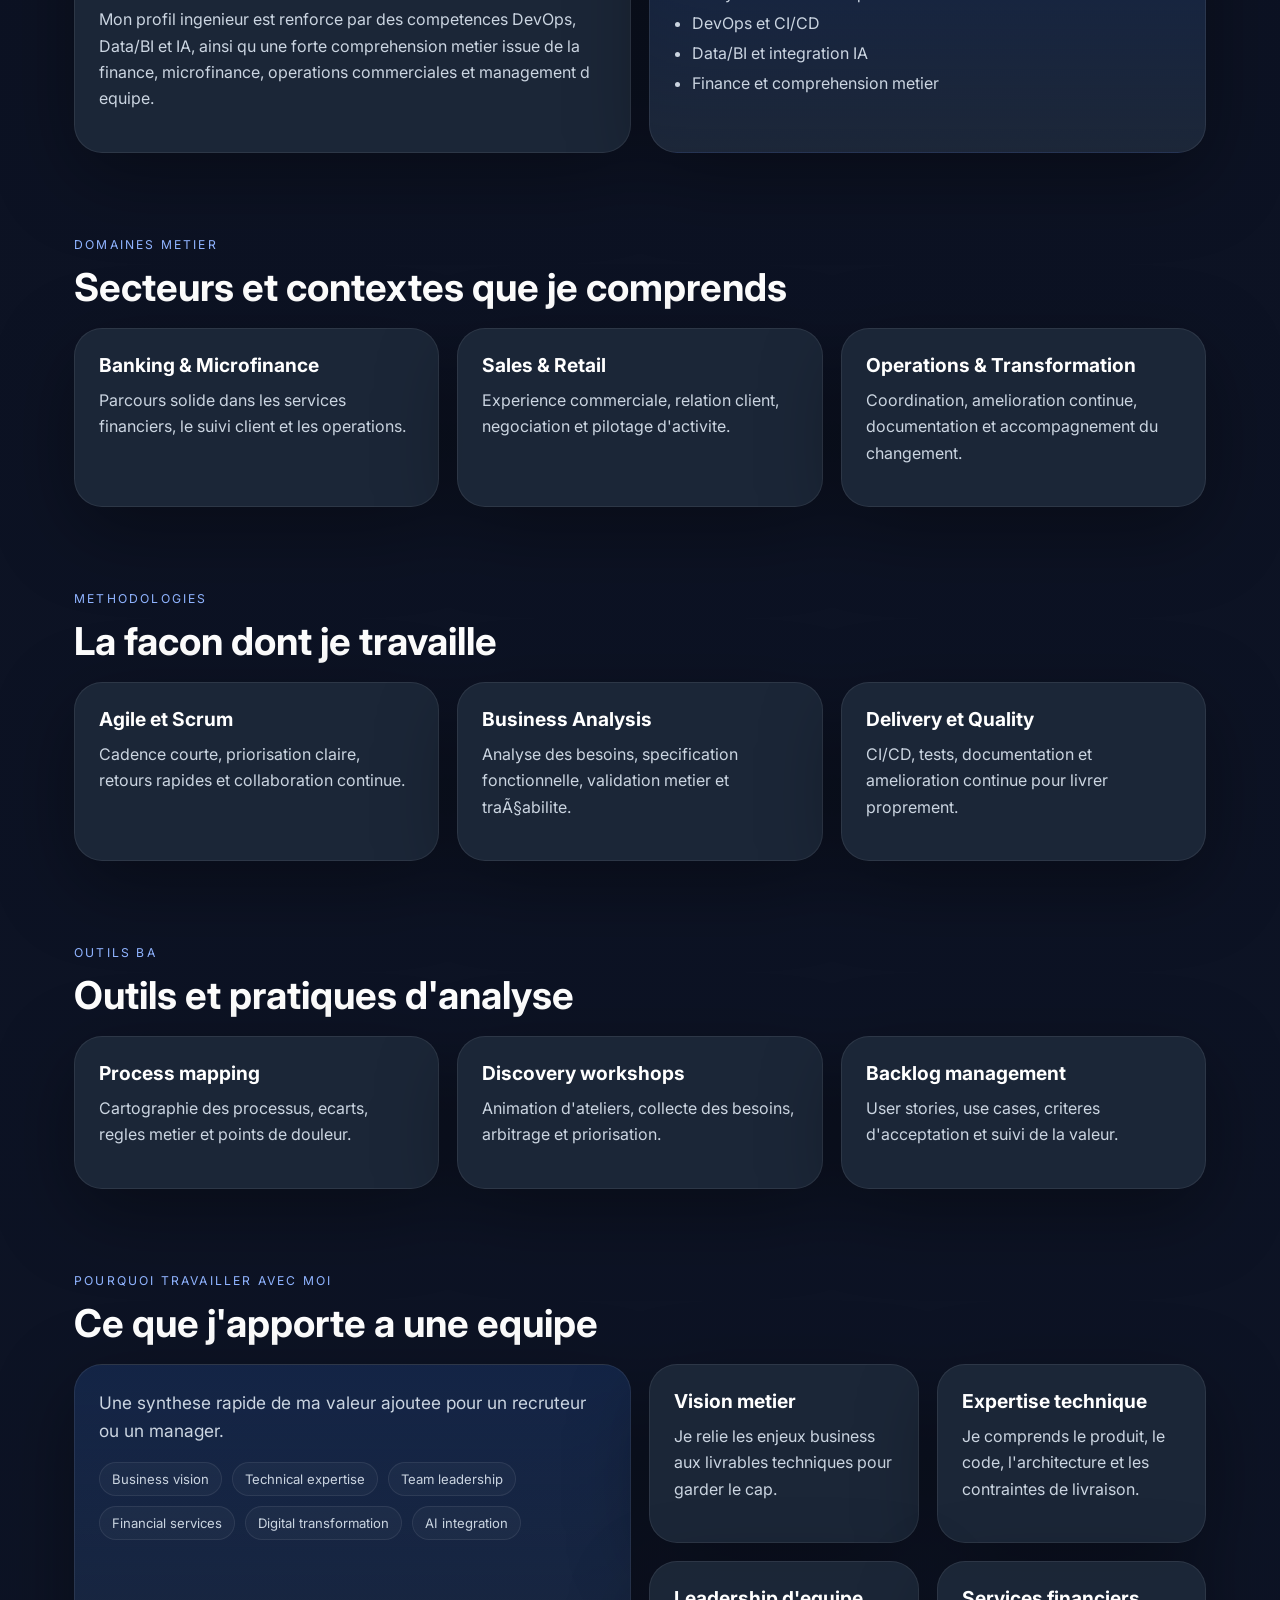
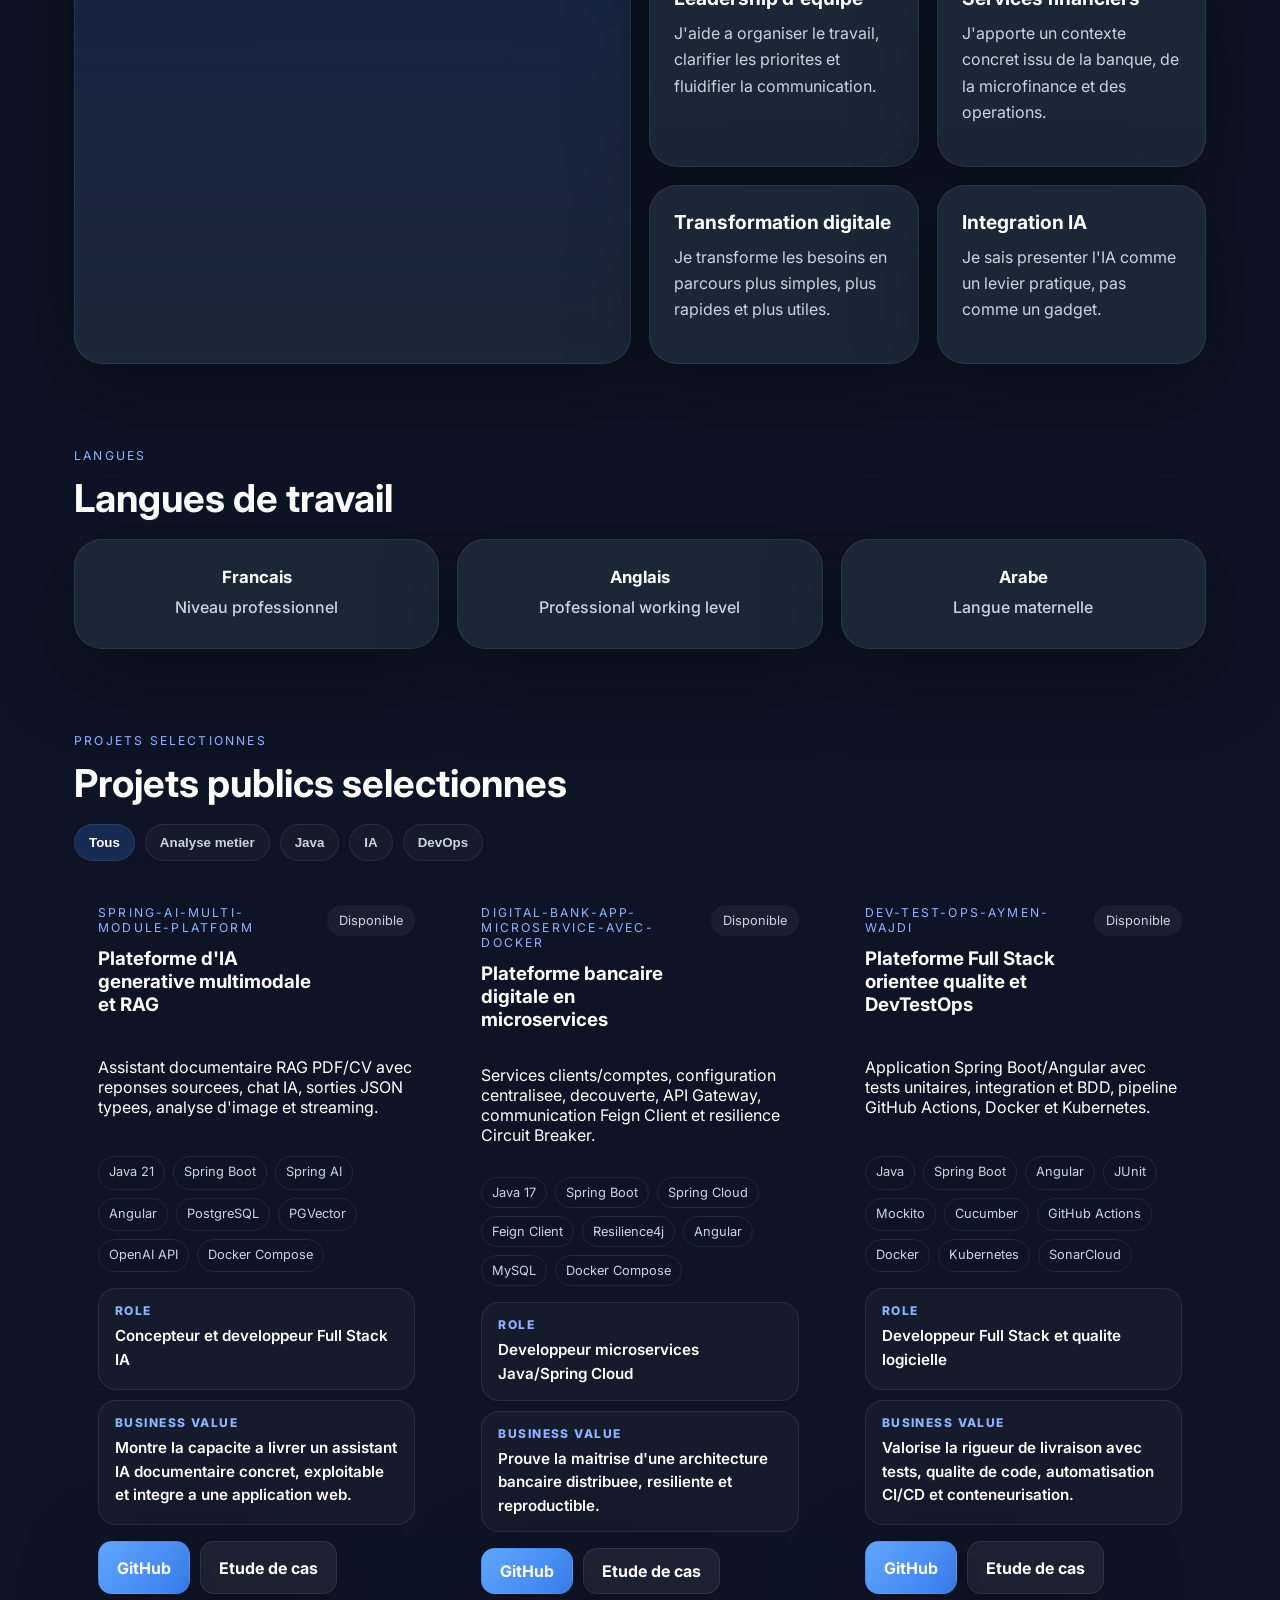
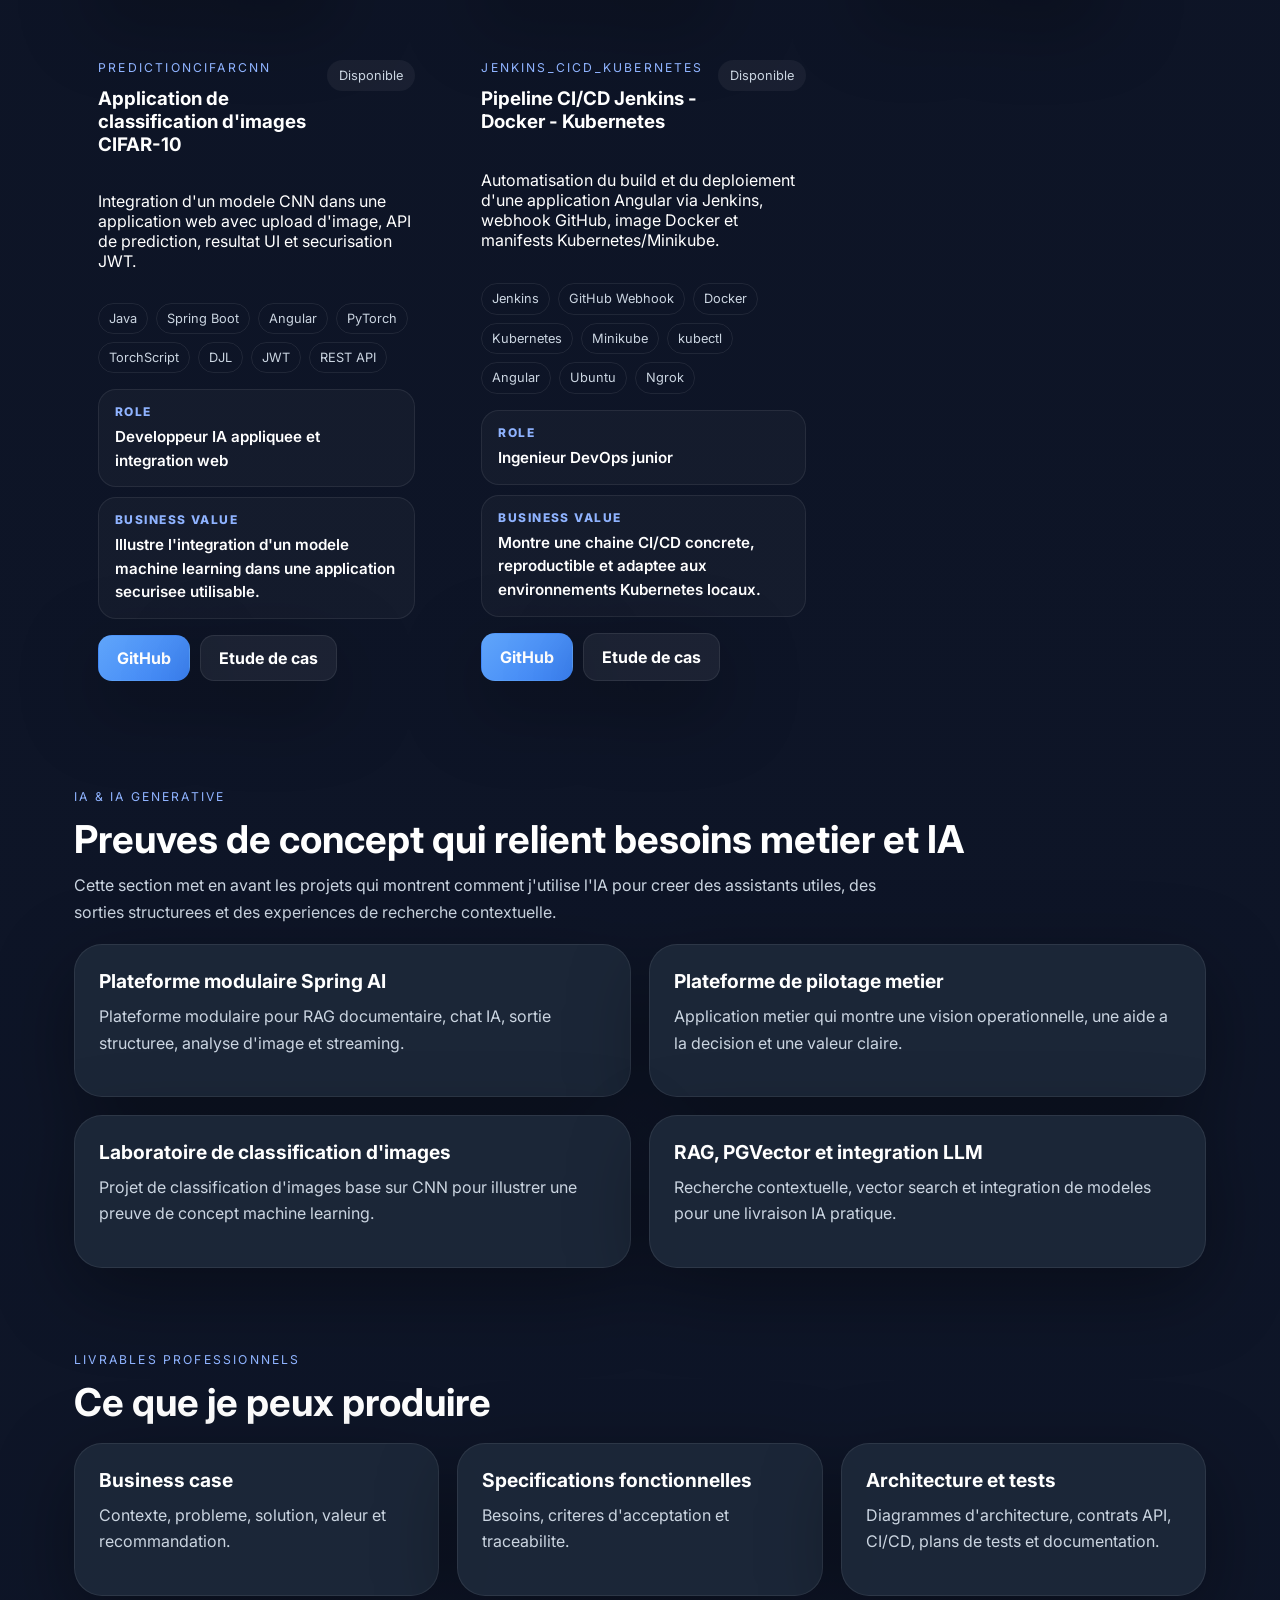
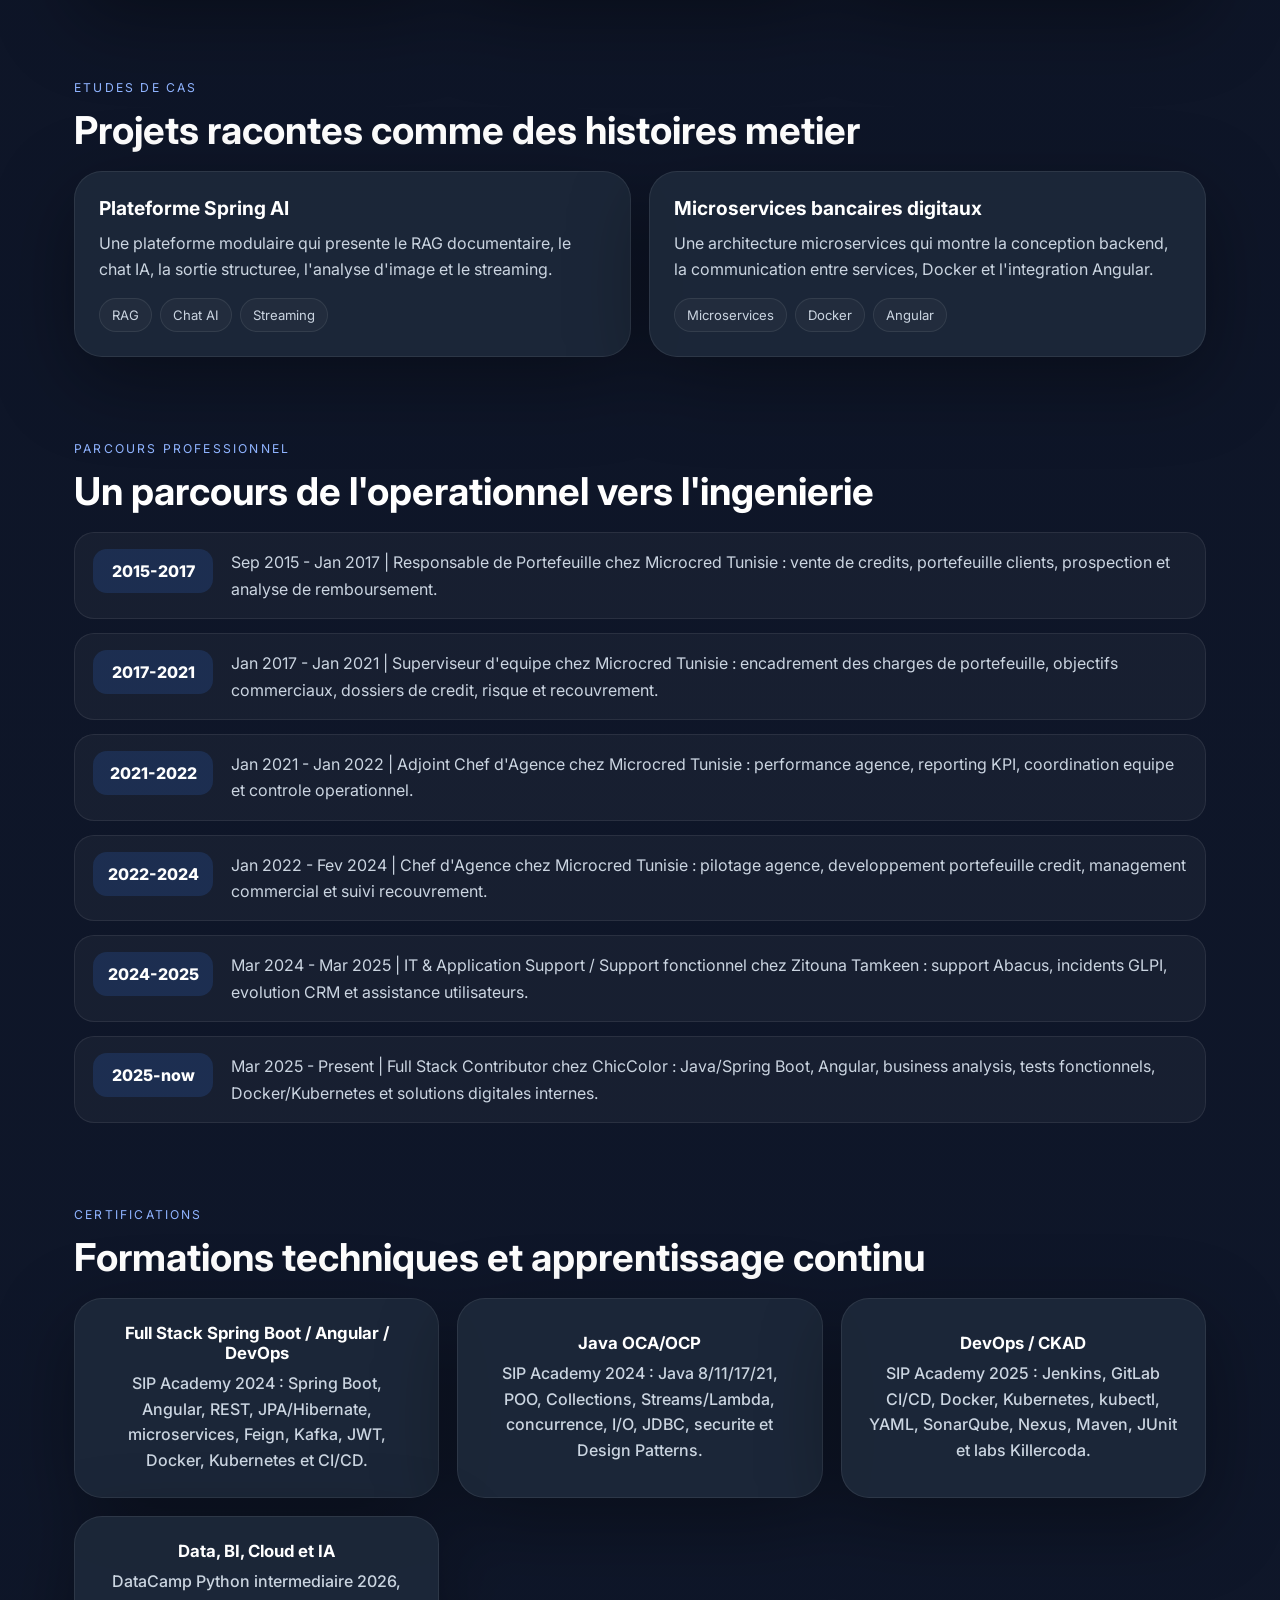
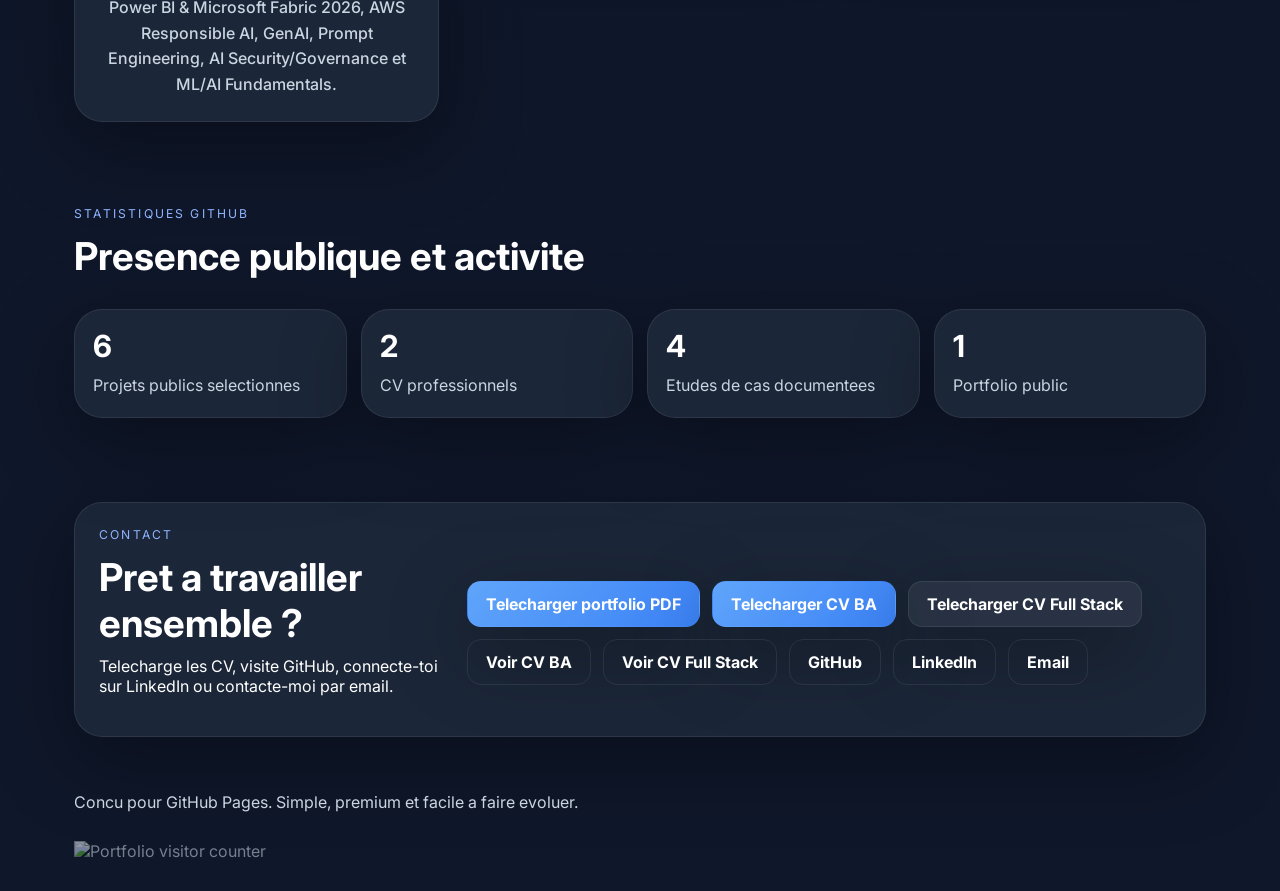
==== commit 3740484f: "Move visitor counter to footer" ====
--- a/index.html
+++ b/index.html
@@ -104,14 +104,6 @@
               <strong>6</strong>
               <span data-i18n="stats.focus">Core focus areas</span>
             </article>
-            <article class="stat-card visitor-card">
-              <strong data-i18n="stats.visitors">Visitors</strong>
-              <img
-                class="visitor-counter"
-                src="https://hits.sh/wajdibenameur.github.io.svg?style=for-the-badge&label=visitors&color=1d4ed8&labelColor=0f172a"
-                alt="Portfolio visitor counter"
-              />
-            </article>
           </div>
         </div>
 
@@ -551,8 +543,13 @@
 
     <footer class="footer">
       <p data-i18n="footer.text">Built for GitHub Pages. Simple, premium and easy to extend.</p>
+      <a class="visitor-counter-footer" href="https://hits.sh/wajdibenameur.github.io/" target="_blank" rel="noreferrer" aria-label="Portfolio visitor counter">
+        <img
+          src="https://hits.sh/wajdibenameur.github.io.svg?style=flat-square&label=visitors&color=1d4ed8&labelColor=0f172a"
+          alt="Portfolio visitor counter"
+        />
+      </a>
     </footer>
-
     <script src="script.js"></script>
   </body>
 </html>
--- a/styles.css
+++ b/styles.css
@@ -76,6 +76,7 @@
 
 .topbar,
 main,
+
 .footer {
   position: relative;
   z-index: 1;
@@ -319,16 +320,6 @@
   color: var(--muted);
   line-height: 1.65;
 }
-.visitor-card {
-  gap: 10px;
-}
-
-.visitor-counter {
-  max-width: 100%;
-  height: 28px;
-  object-fit: contain;
-}
-
 .hero-panel {
   padding: 24px;
   display: grid;
@@ -662,11 +653,29 @@
   gap: 20px;
 }
 
+
 .footer {
   max-width: var(--container);
   margin: 0 auto;
   padding: 10px 24px 30px;
   color: var(--muted);
+  display: grid;
+  gap: 10px;
+  justify-items: start;
+}
+
+.visitor-counter-footer {
+  opacity: 0.55;
+  transition: opacity 0.2s ease;
+}
+
+.visitor-counter-footer:hover {
+  opacity: 1;
+}
+
+.visitor-counter-footer img {
+  display: block;
+  height: 20px;
 }
 
 [data-lang-visible="false"] {
